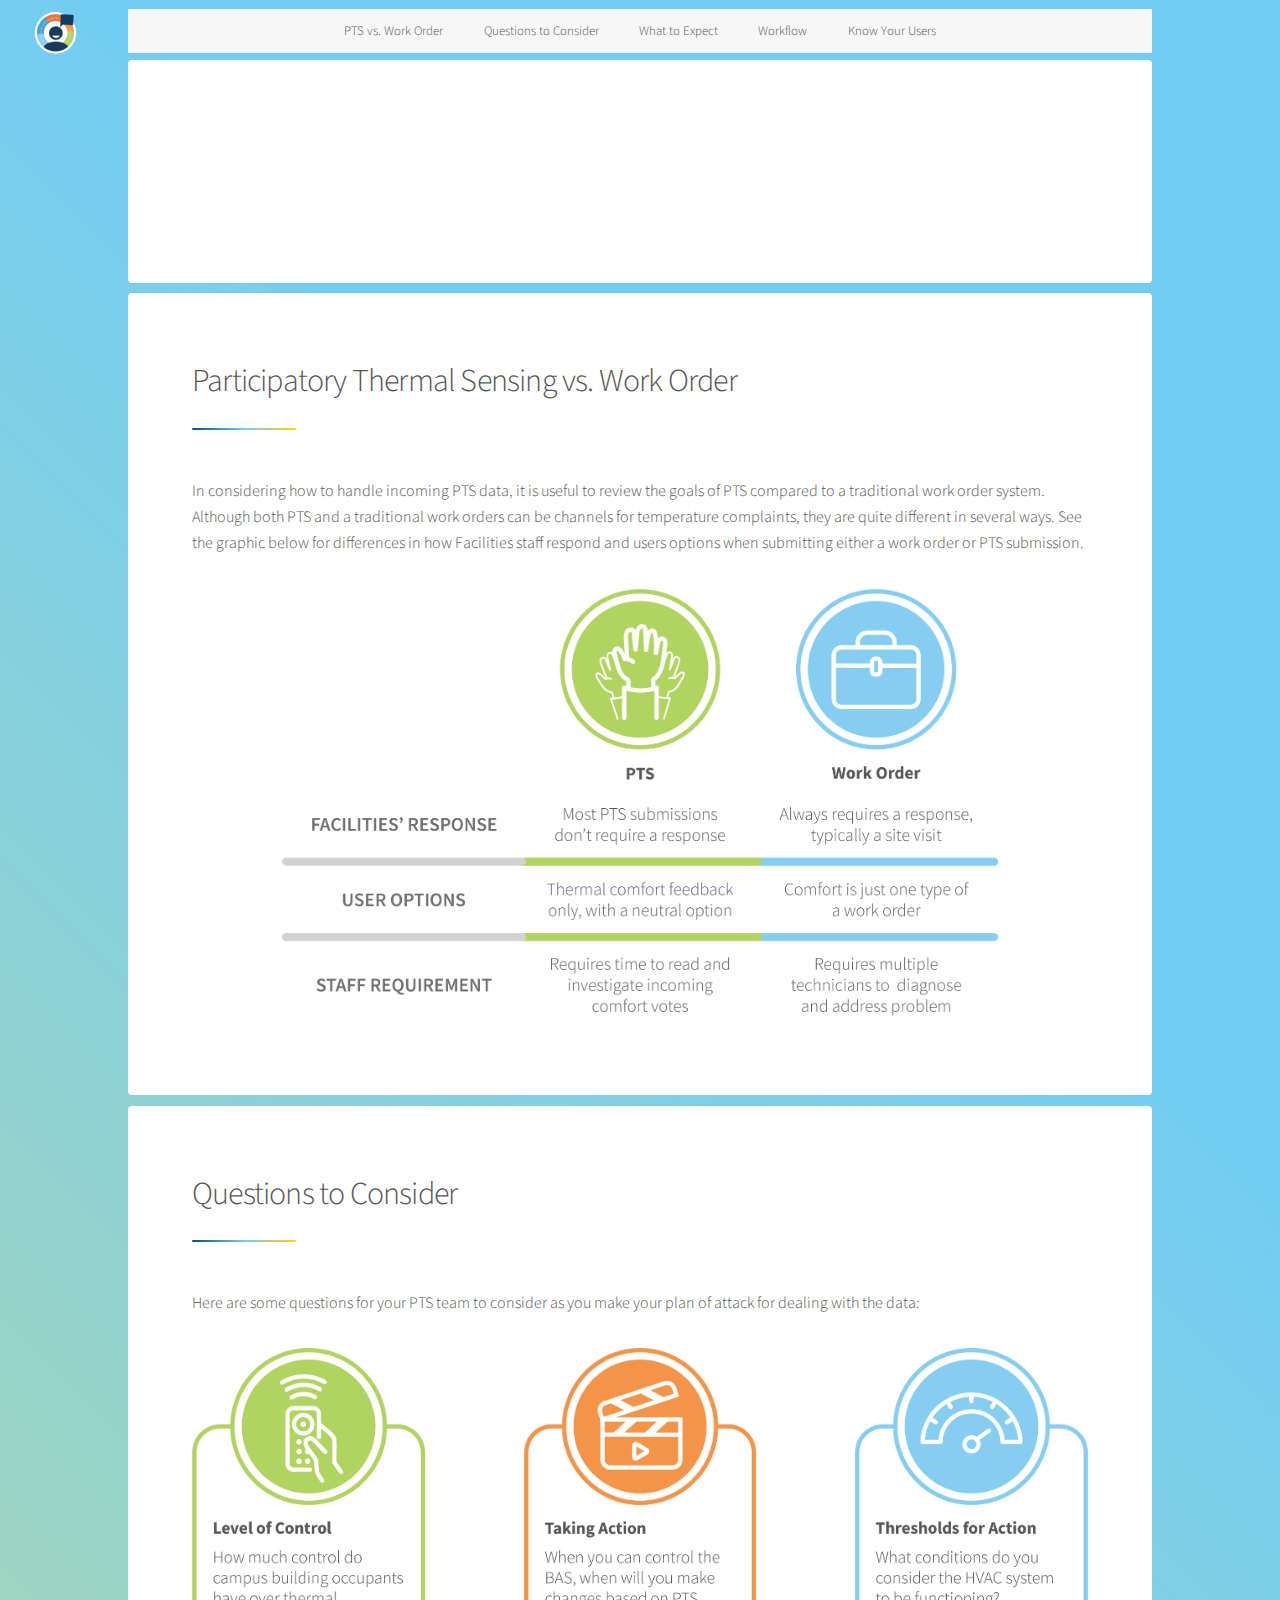
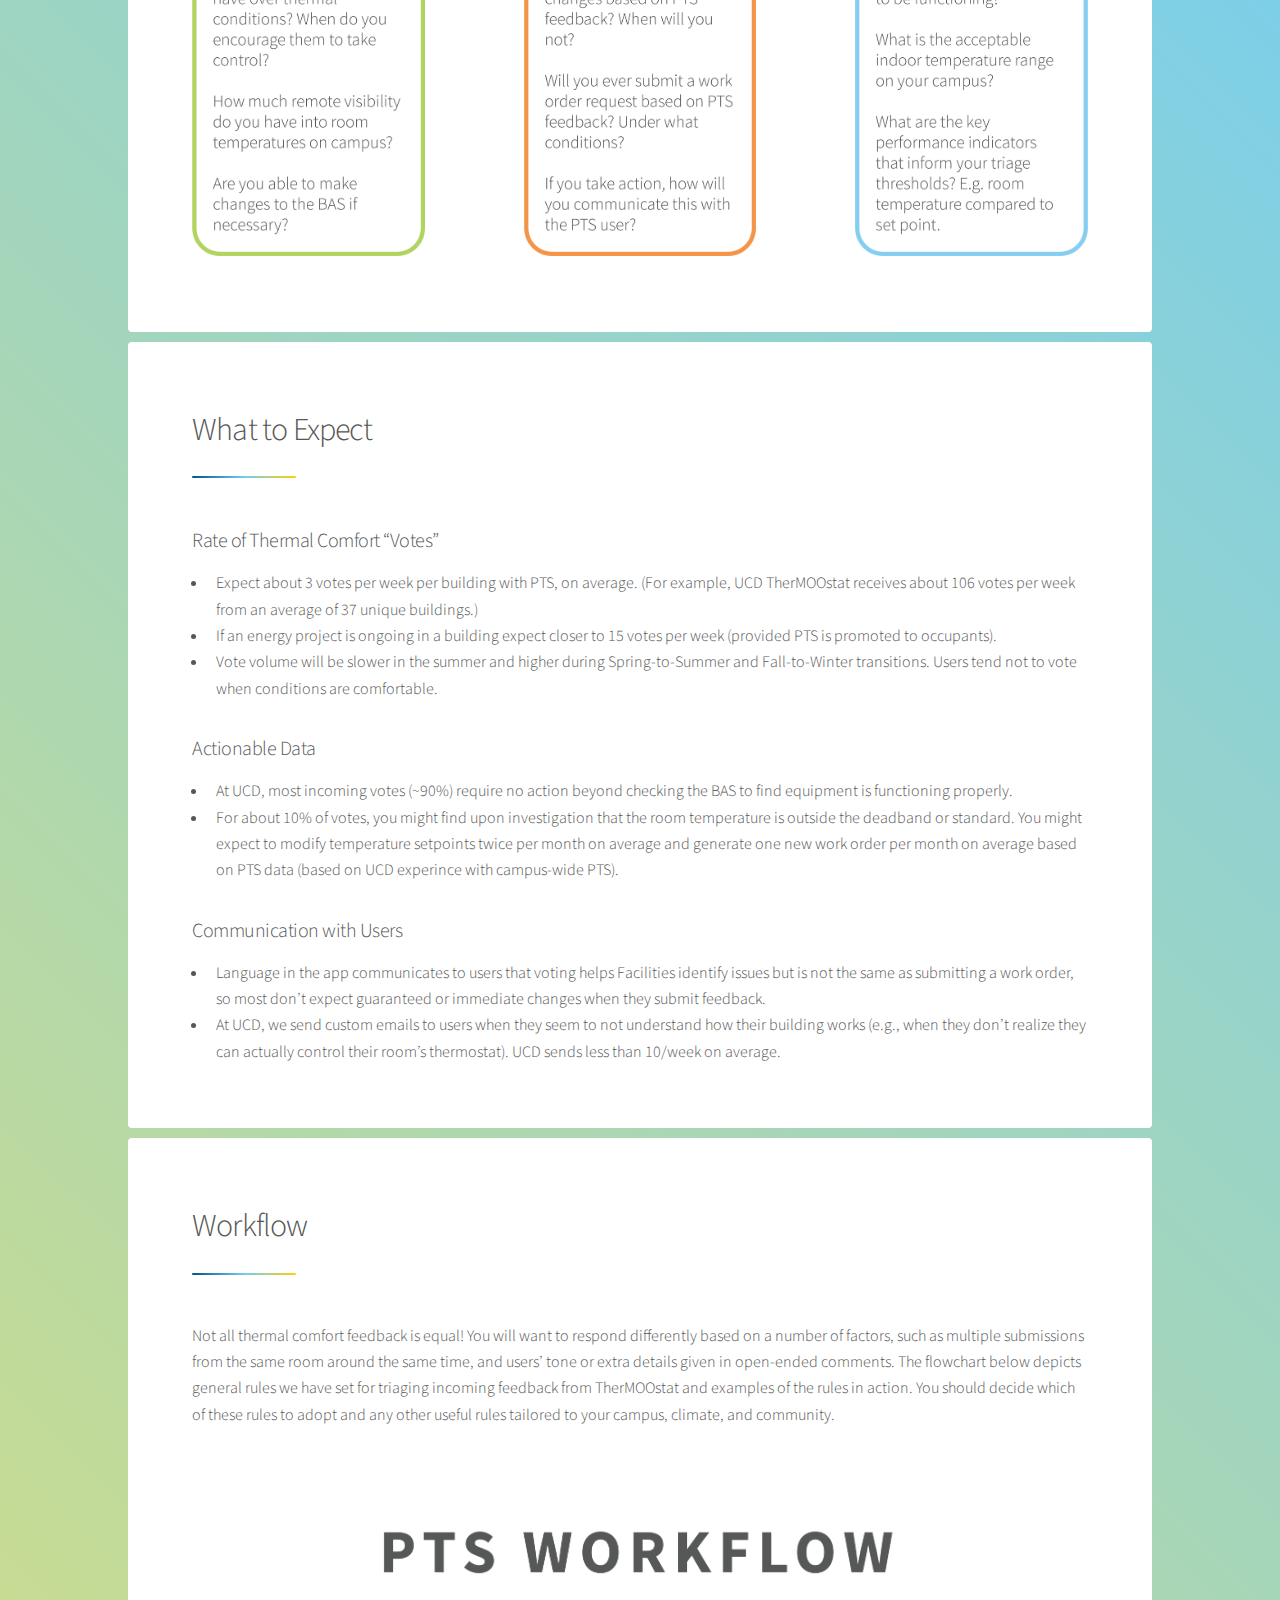
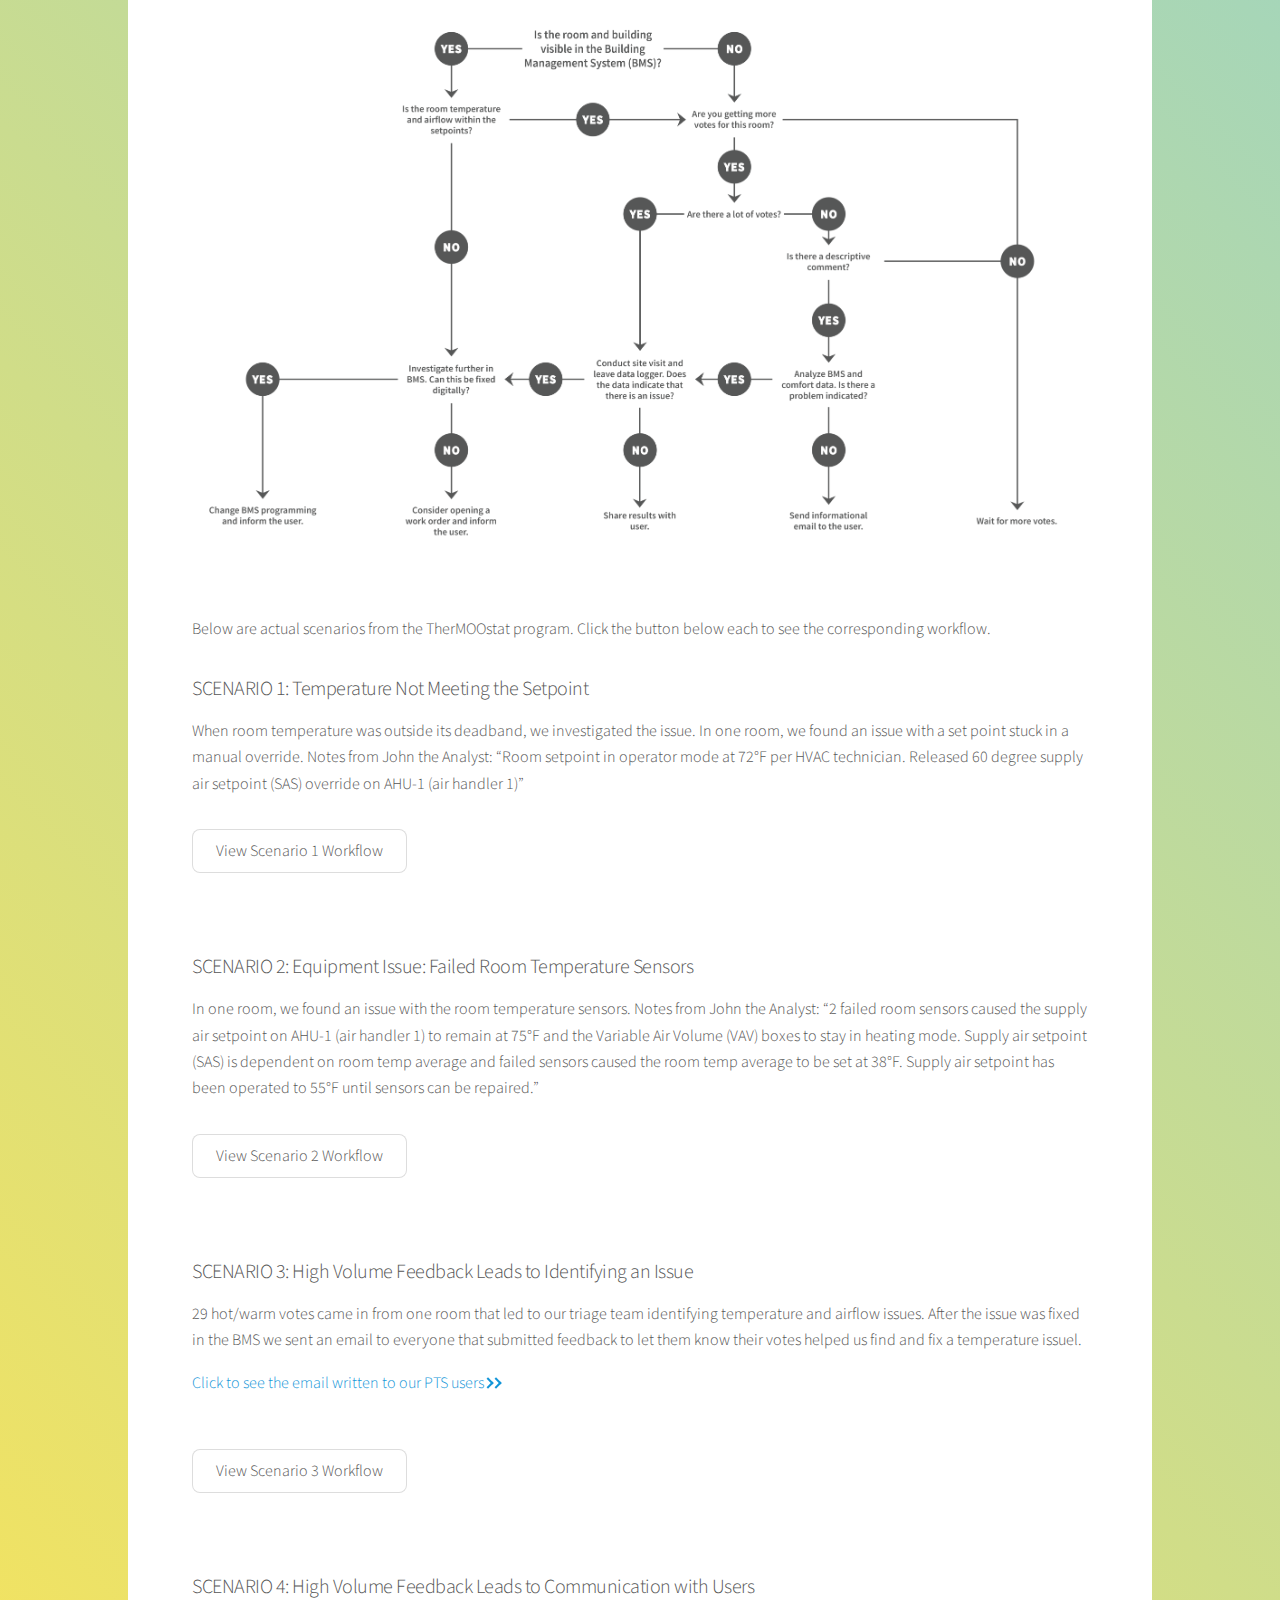
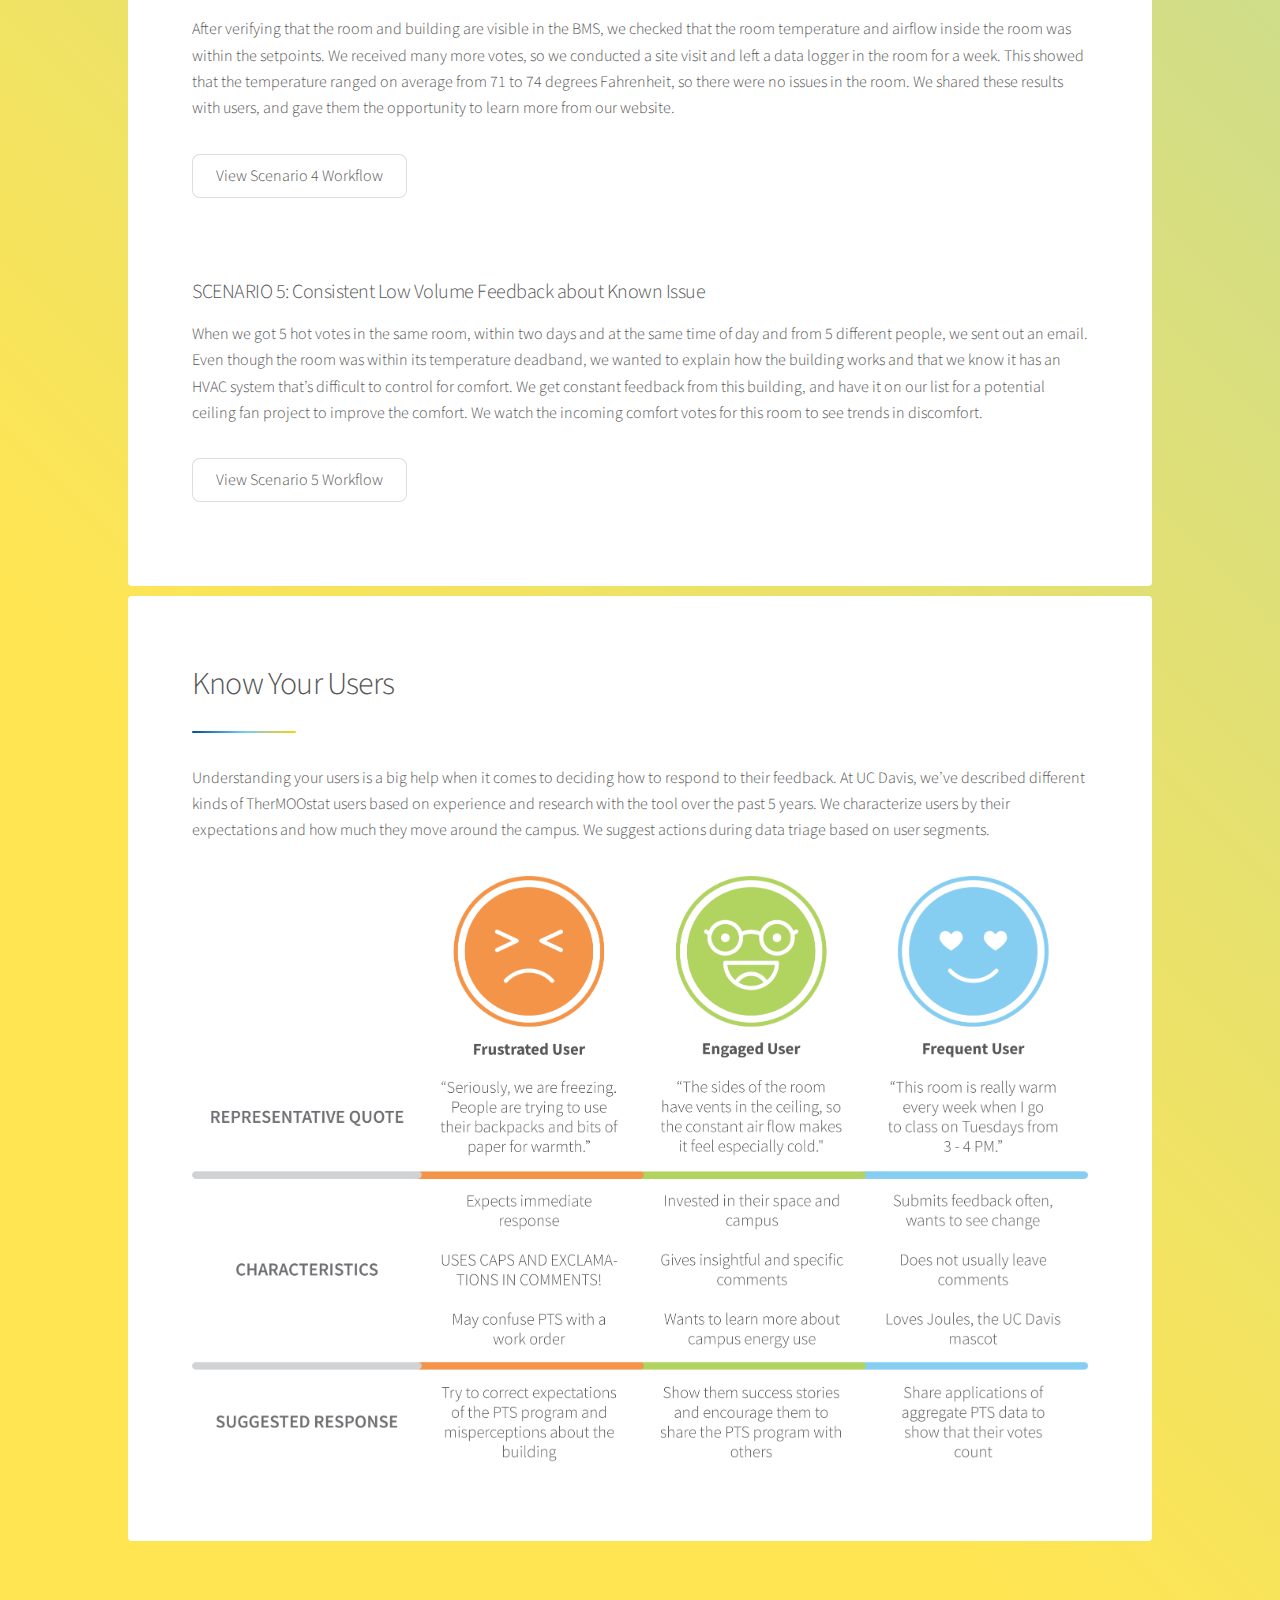
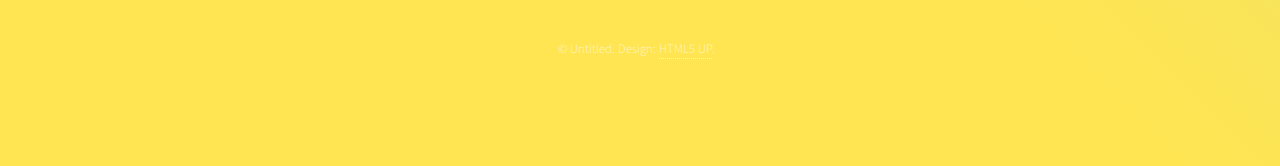
==== analysis-page/index.html @ 1972cbcd "fixed homepage and the spacing on triage" ====
<!DOCTYPE HTML>
<!--
	Stellar by HTML5 UP
	html5up.net | @ajlkn
	Free for personal and commercial use under the CCA 3.0 license (html5up.net/license)
-->
<html>
	<head>
		<title>Triage & Analysis</title>
		<link rel="icon" href="images/toplogouc.png"/>
		<meta charset="utf-8" />
		<meta name="viewport" content="width=device-width, initial-scale=1, user-scalable=no" />
		<link rel="stylesheet" href="assets/css/main.css" />

		<noscript><link rel="stylesheet" href="assets/css/noscript.css" /></noscript>
	</head>
	<div class="sticky" style="display: flex; justify-content: space-between;">
		<a href="../index.html" style="color: transparent;"><img border="0" src="images/toplogouc.png" style="max-width: 100px; max-height: 54px; padding-left: 28px;"/></a>
	</div>
	<body class="is-preload">

		<!-- Wrapper -->
			<div style="margin-top: -54px; " id="wrapper">

				<div id="main" style="position: -webkit-sticky; /* Safari */position: sticky; top: 0;">
					<nav id="nav">
						<ul>
							<li><a href="#first" class="main">PTS vs. Work Order</a></li>
							<li><a href="#cta" class="main">Questions to Consider</a></li>
							<li><a href="#second" class="main">What to Expect</a></li>
							<li><a href="#secondhalf" class="main">Workflow</a></li>
							<li><a href="#third" class="main">Know Your Users</a></li>
						</ul>
					</nav>
				</div>

				<div id="main">

				<!-- Header -->
					<header id="header" class="alt" style="padding-bottom: 3%; margin-bottom: 1%; padding-top: 3%;">
						<h1 class="module"> Triage & Analysis</h1>
						<p>In this module, we hope to guide you through defining your team’s process for triaging incoming thermal comfort feedback submissions. Goals for data triage are to quickly identify any major HVAC operation issues, store data efficiently for later analysis, and communicate back to users as needed.</p>
					</header>
				</div>

				<!-- Main -->
					<div id="main">
							<section id="first" class="main" style="padding-bottom: 3%; margin-bottom: 1%;">
								<header class="major">
									<h2>Participatory Thermal Sensing vs. Work Order</h2>
								</header>
								<p>In considering how to handle incoming PTS data, it is useful to review the goals of PTS compared to a traditional work order system. Although both PTS and a traditional work orders can be channels for temperature complaints, they are quite
									different in several ways. See the graphic below for differences in how Facilities staff respond and users options when submitting either a work order or PTS submission.</p>
								<div class="chart1"><img class="graph2" src="images/Triage_PTS_IconSet_Final.png" alt=""/></div>

							</section>
						</div>

						<div id="main">
							<section id="cta" class="main" style="padding-bottom: 3%; margin-bottom: 1%;">
								<header class="major">
									<h2>Questions to Consider</h2>
								</header>

								<p>Here are some questions for your PTS team to consider as you make your plan of attack for dealing with the data:</p>
								<div class="threebyone"><img class="cell3" src="images/Triage_Questions_IconSet_Final_1.png"/>
									<img class="cell3" src="images/Triage_Questions_IconSet_Final_2.png"/><img class="cell3" src="images/Triage_Questions_IconSet_Final_3.png"/></div>
							</section>
						</div>

						<div id="main">
							<section id="second" class="main" style="padding-bottom: 3%; margin-bottom: 1%;">
								<header class="major">
									<h2>What to Expect</h2>
								</header>

									<h3>Rate of Thermal Comfort “Votes”</h3>
									<ul style="circle">
										<li>Expect about 3 votes per week per building with PTS, on average. (For example, UCD TherMOOstat receives about 106 votes per week from an average of 37 unique buildings.)</li>
										<li>If an energy project is ongoing in a building expect closer to 15 votes per week (provided PTS is promoted to occupants).</li>
										<li>Vote volume will be slower in the summer and higher during Spring-to-Summer and Fall-to-Winter transitions. Users tend not to vote when conditions are comfortable.</li>
									</ul>
									<h3>Actionable Data</h3>
									<ul style="circle">
										<li>At UCD, most incoming votes (~90%) require no action beyond checking the BAS to find equipment is functioning properly.</li>
										<li>For about 10% of votes, you might find upon investigation that the room temperature is outside the deadband or standard. You might expect to modify temperature setpoints twice per month on average and generate one new work order per month on average based on PTS data (based on UCD experince with campus-wide PTS).</li>
									</ul>
									<h3>Communication with Users</h3>
									<ul style="circle">
										<li>Language in the app communicates to users that voting helps Facilities identify issues but is not the same as submitting a work order, so most don’t expect guaranteed or immediate changes when they submit feedback.</li>
										<li>At UCD, we send custom emails to users when they seem to not understand how their building works (e.g., when they don’t realize they can actually control their room’s thermostat). UCD sends less than 10/week on average.</li>
									</ul>



							</section>
						</div>

						<div id="main">
							<section id="secondhalf" class="main" style="padding-bottom: 3%; margin-bottom: 1%;">
								<header class="major">
									<h2>Workflow</h2>
								</header>
										<p>Not all thermal comfort feedback is equal! You will want to respond differently based on a number of factors, such as multiple submissions from the same room around the same time, and users’ tone or extra details given in open-ended comments. The flowchart below depicts general rules we have set for triaging incoming feedback from TherMOOstat and examples of the rules in action. You should decide which of these rules to adopt and any other useful rules tailored to your campus, climate, and community.
										</p>
										<div class="chart1"><img class="graph1" src="images/Triage_Process_Final-01.png" alt=""/></div>
										<p>Below are actual scenarios from the TherMOOstat program. Click the button below each to see the corresponding workflow.</p>
									<h3>SCENARIO 1: Temperature Not Meeting the Setpoint</h3>
									<p>When room temperature was outside its deadband, we investigated the issue. In one room, we found an issue with a set point stuck in a manual override. Notes from John the Analyst: “Room setpoint in operator mode at 72°F per HVAC technician. Released 60 degree supply air setpoint (SAS) override on AHU-1 (air handler 1)”
									</p>
									<button class="button button-shown" onclick="showbuttspace()">View Scenario 1 Workflow</button>
									<div id="buttspace"><img class="graph1" src="images/Triage_Process_Scenario1-01.png" alt=""/></div>
									<button class="button button-hidden" onclick="hidebuttspace()"><strong>Hide Scenario 1 Workflow</strong></button>

									<br><br><br><h3>SCENARIO 2: Equipment Issue: Failed Room Temperature Sensors</h3>
									<p>In one room, we found an issue with the room temperature sensors.
										Notes from John the Analyst: “2 failed room sensors caused the supply air setpoint on AHU-1 (air handler 1) to remain at 75°F and the Variable Air Volume (VAV) boxes to stay in heating mode.  Supply air setpoint (SAS) is dependent on room temp average and failed sensors caused the room temp average to be set at 38°F. Supply air setpoint has been operated to 55°F until sensors can be repaired.”
									</p>
									<button class="button button-shown1" onclick="showbuttspace1()">View Scenario 2 Workflow</button>
									<div id="buttspace1"><img class="graph1" src="images/Triage_Process_Scenario2-01.png" alt=""/></div>
									<button class="button button-hidden1" onclick="hidebuttspace1()">Hide Scenario 2 Workflow</button>

									<br><br><br><h3>SCENARIO 3: High Volume Feedback Leads to Identifying an Issue</h3>
									<p>29 hot/warm votes came in from one room that led to our triage team identifying temperature and airflow issues. After the issue was fixed in the BMS we sent an email to everyone that submitted feedback to let them know their votes helped us find and fix a temperature issuel.
									</p>
										<div  class="button-shown5" onclick="showbuttspace5()">Click to see the email written to our PTS users
										<i class="right"></i><i class="right"></i></div>
										<div id="buttspace5"><p>

										<br><br>“Good afternoon,
										<br><br>Thank you SO MUCH for using TherMOOstat. We’ve gotten a lot of feedback from room 2363 of Academic Surge today, and we wanted to let you know that we’ve read each and every one of your submissions. We also know that it was 78°F in room 2363 today! Yikes!!”
										<br><br>Here’s what was going on:
										<br>There were two sensors in the room that weren’t reading the room temperature properly. These sensors were causing some issues with the rest of the mechanical equipment and the room was too warm with low airflow. It took our team a few hours to investigate this issue and figure out what was going on, but we’ve been able to return the temperature to its normal range.
										<br><br>We were able to find and fix this issue because of your TherMOOstat feedback. Thank you!! We value your feedback, so please let us know how the space feels on Monday, or when you’re next in the room.
										<br><br>Have a great weekend.
										<br>Cheers,
										<br>Kiernan
									</p></div>
									<div class="button-hidden5" onclick="hidebuttspace5()"><i class=left></i><i class="left"></i>Hide the email written to our PTS users</div>

									<br><br>
									<button class="button button-shown2" onclick="showbuttspace2()">View Scenario 3 Workflow</button>
									<div id="buttspace2"><img class="graph1" src="images/Triage_Process_Scenario3-01.png" alt=""/></div>
									<button class="button button-hidden2" onclick="hidebuttspace2()">Hide Scenario 3 Workflow</button>

									<br><br><br><h3>SCENARIO 4: High Volume Feedback Leads to Communication with Users</h3>
									<p>After verifying that the room and building are visible in the BMS, we checked that the room temperature and airflow inside the room was within the setpoints. We received many more votes, so we conducted a site visit and left a data logger in the room for a week. This showed that the temperature ranged on average from 71 to 74 degrees Fahrenheit, so there were no issues in the room. We shared these results with users, and gave them the opportunity to learn more from our website.
									</p>
									<button class="button button-shown3" onclick="showbuttspace3()">View Scenario 4 Workflow</button>
									<div id="buttspace3"><img class="graph1" src="images/Triage_Process_Scenario4-01.png" alt=""/></div>
									<button class="button button-hidden3" onclick="hidebuttspace3()">Hide Scenario 4 Workflow</button>

									<br><br><br><h3>SCENARIO 5: Consistent Low Volume Feedback about Known Issue</h3>
									<p>When we got 5 hot votes in the same room, within two days and at the same time of day and from 5 different people, we sent out an email. Even though the room was within its temperature deadband, we wanted to explain how the building works and that we know it has an HVAC system that’s difficult to control for comfort.  We get constant feedback from this building, and have it on our list for a potential ceiling fan project to improve the comfort. We watch the incoming comfort votes for this room to see trends in discomfort.
									</p>
									<button class="button button-shown4" onclick="showbuttspace4()">View Scenario 5 Workflow</button><br><br>
									<div id="buttspace4"><img class="graph1" src="images/Triage_Process_Scenario5-01.png" alt=""/></div>
									<button class="button button-hidden4" onclick="hidebuttspace4()">Hide Scenario 5 Workflow</button>

							</section>
						</div>
						<div id="main">
							<section id="third" class="main" style="padding-bottom: 3%; margin-bottom: 1%;">
								<header class="major">
									<h2>Know Your Users</h2>

								</header>
								<p style="margin-top:-1em;">Understanding your users is a big help when it comes to deciding how to respond to their feedback. At UC Davis, we’ve described different kinds of TherMOOstat users based on experience and research with the tool over the past 5 years. We characterize users by their expectations and how much they move around the campus. We suggest actions during data triage based on user segments.</p>
								<div class="chart1"><img class="graph1" src="images/Triage_Users_Final.png"><div>
							</section>
						</div>
					</div>

				<!-- Footer -->
					<footer id="footer">

						<img src="images/new_uclogo.png" alt="" style="max-width: 40%;padding-bottom: 2%;border-radius: 0;display: block;margin:auto;"/>

						<p class="copyright">&copy; Untitled. Design: <a href="https://html5up.net">HTML5 UP</a>.</p>
					</footer>

			</div>

		<!-- Scripts -->
			<script src="assets/js/jquery.min.js"></script>
			<script src="assets/js/jquery.scrollex.min.js"></script>
			<script src="assets/js/jquery.scrolly.min.js"></script>
			<script src="assets/js/browser.min.js"></script>
			<script src="assets/js/breakpoints.min.js"></script>
			<script src="assets/js/util.js"></script>
			<script src="assets/js/main.js"></script>

	</body>
</html>
---- analysis-page/assets/css/main.css ----
@import url(font-awesome.min.css);
@import "https://fonts.googleapis.com/css?family=Source+Sans+Pro:300,400";

/*
	Stellar by HTML5 UP
	html5up.net | @ajlkn
	Free for personal and commercial use under the CCA 3.0 license (html5up.net/license)
*/
a img
{
  border: 0 none;
}
.image-link
{
  text-decoration: none;
}
#nav {
		-moz-transition: background-color 0.2s ease, border-top-left-radius 0.2s ease, border-top-right-radius 0.2s ease, padding 0.2s ease;
		-webkit-transition: background-color 0.2s ease, border-top-left-radius 0.2s ease, border-top-right-radius 0.2s ease, padding 0.2s ease;
		-ms-transition: background-color 0.2s ease, border-top-left-radius 0.2s ease, border-top-right-radius 0.2s ease, padding 0.2s ease;
		transition: background-color 0.2s ease, border-top-left-radius 0.2s ease, border-top-right-radius 0.2s ease, padding 0.2s ease;
		background-color: #ffffff;
		color: #565656;
		/*position: fixed;*/
		/*width: 64em;*/
		min-width: calc(100% - 14em);
		top: 0;
		padding: 0.5em 1em;
		background-color: rgba(247, 247, 247, 0.95);
		border-top-left-radius: 0em;
		border-top-right-radius: 0em;
		cursor: default;
		text-align: center;
		/*z-index: 10000;*/
		font-size: 0.9em;
		/*min-width: 1194px;*/
		/*margin-left: calc(100% - 97.5%);*/
		margin-bottom: .7%;
	}

		#nav input, #nav select, #nav textarea {
			color: #565656;
		}

		#nav a:hover {
			color: #565656;
		}

		#nav strong, #nav b {
			color: #565656;
		}

		#nav h1, #nav h2, #nav h3, #nav h4, #nav h5, #nav h6 {
			color: #565656;
		}

		#nav blockquote {
			border-left-color: #dddddd;
		}

		#nav code {
			background: rgba(222, 222, 222, 0.25);
			border-color: #dddddd;
		}

		#nav hr {
			border-bottom-color: #dddddd;
		}

		#nav + #main {
			padding-top: 4.25em;
		}

		#nav ul {
			margin: 0;
			padding: 0;
			list-style: none;
		}

			#nav ul li {
				-moz-transition: margin 0.2s ease;
				-webkit-transition: margin 0.2s ease;
				-ms-transition: margin 0.2s ease;
				transition: margin 0.2s ease;
				display: inline-block;
				margin: 0 0.175em;
				padding: 0;
				vertical-align: middle;
			}

				#nav ul li a {
					-moz-transition: font-size 0.2s ease;
					-webkit-transition: font-size 0.2s ease;
					-ms-transition: font-size 0.2s ease;
					transition: font-size 0.2s ease;
					display: inline-block;
					height: 2.25em;
					line-height: 2.25em;
					padding: 0 1.25em;
					border: 0;
					border-radius: 8px;
					box-shadow: inset 0 0 0 1px transparent;
					font-size: 0.9em;
				}

					#nav ul li a:hover {
						background-color: rgba(222, 222, 222, 0.25);
					}

					#nav ul li a.active {
						background-color: #ffffff;
						box-shadow: none;
					}

		/*@media screen and (max-width: 736px) {

			#nav {
				display: none;
			}

				#nav + #main {
					padding-top: 0;
				}

		}*/

.fulltext p,
.less {
	display: none;
	color: 565656;
}
.sticky {
  position: -webkit-sticky;
  position: sticky;
  top: 0;
}
.module {
  display: flex;
  justify-content: center;
}
.chart1 {
  display: flex;
  flex-direction: row;
  flex-grow: 1;
  flex-shrink: 1;

  justify-content: center;
  align-items: flex-start;
  max-width: 100%;
  padding-bottom: 3em;
}
.graph1 {
  display: flex;
  object-fit: contain;
  max-width: 100%;

}
.graph2 {
  display: flex;
  object-fit: contain;
  max-width: 80%;

}
.threebyone {display: flex;
flex-flow: row;
flex-grow: 1;
flex-shrink: 1;
max-width: 100%;
padding-bottom: 5%;
justify-content: space-between;
align-items: flex-start;
}
.cell3 {
  display: flex;
  flex-direction: row;
  flex-grow: 1;
  flex-shrink: 1;
  max-width: 26%;
  object-fit: contain;
  justify-content: center;

}

.fulltext:target p,
.fulltext:target .less {
	display: block;
}

.fulltext:target .more {
	display: none;
}

#buttspace {
  display: none;
  flex-direction: row;
  flex-grow: 1;
  flex-shrink: 1;

  justify-content: center;
  align-items: flex-start;
  max-width: 100%;
}
#buttspace1 {
  display: none;
  flex-direction: row;
  flex-grow: 1;
  flex-shrink: 1;

  justify-content: center;
  align-items: flex-start;
  max-width: 100%;
}
#buttspace2 {
  display: none;
  flex-direction: row;
  flex-grow: 1;
  flex-shrink: 1;

  justify-content: center;
  align-items: flex-start;
  max-width: 100%;
}
#buttspace3 {
  display: none;
  flex-direction: row;
  flex-grow: 1;
  flex-shrink: 1;

  justify-content: center;
  align-items: flex-start;
  max-width: 100%;
}
#buttspace4 {
  display: none;
  flex-direction: row;
  flex-grow: 1;
  flex-shrink: 1;

  justify-content: center;
  align-items: flex-start;
  max-width: 100%;
}
#buttspace5 {
  display: none;
  flex-direction: row;
  flex-grow: 1;
  flex-shrink: 1;

  justify-content: center;
  align-items: flex-start;
  max-width: 100%;
}

.more {
		-moz-appearance: none;
		-webkit-appearance: none;
		-ms-appearance: none;
		appearance: none;
		-moz-transition: background-color 0.2s ease-in-out, color 0.2s ease-in-out;
		-webkit-transition: background-color 0.2s ease-in-out, color 0.2s ease-in-out;
		-ms-transition: background-color 0.2s ease-in-out, color 0.2s ease-in-out;
		transition: background-color 0.2s ease-in-out, color 0.2s ease-in-out;
		border-radius: 8px;
		border: 0;
		cursor: pointer;
		display: inline-block;
		font-weight: 300;
		height: 2.75em;
		line-height: 2.75em;
		min-width: 9.25em;
		padding: 0 1.5em;
		text-align: center;
		text-decoration: none;
		white-space: nowrap;
		color: 565656;
		box-shadow: inset 0 0 0 1px 565656;
	}

html, body, div, span, applet, object,
iframe, h1, h2, h3, h4, h5, h6, p, blockquote,
pre, a, abbr, acronym, address, big, cite,
code, del, dfn, em, img, ins, kbd, q, s, samp,
small, strike, strong, sub, sup, tt, var, b,
u, i, center, dl, dt, dd, ol, ul, li, fieldset,
form, label, legend, table, caption, tbody,
tfoot, thead, tr, th, td, article, aside,
canvas, details, embed, figure, figcaption,
footer, header, hgroup, menu, nav, output, ruby,
section, summary, time, mark, audio, video {
	margin: 0;
	padding: 0;
	border: 0;
	font-size: 100%;
	font: inherit;
	vertical-align: baseline;}

article, aside, details, figcaption, figure,
footer, header, hgroup, menu, nav, section {
	display: block;}

body {
	line-height: 1;
}

ol, ul {
	list-style: none;
}

blockquote, q {
	quotes: none;
}

	blockquote:before, blockquote:after, q:before, q:after {
		content: '';
		content: none;
	}

table {
	border-collapse: collapse;
	border-spacing: 0;
}

body {
	-webkit-text-size-adjust: none;
}

mark {
	background-color: transparent;
	color: inherit;
}

input::-moz-focus-inner {
	border: 0;
	padding: 0;
}

input, select, textarea {
	-moz-appearance: none;
	-webkit-appearance: none;
	-ms-appearance: none;
	appearance: none;
}

/* Basic */

	@-ms-viewport {
		width: device-width;
	}

	body {
		-ms-overflow-style: scrollbar;
	}

	@media screen and (max-width: 480px) {

		html, body {
			min-width: 320px;
		}

	}

	html {
		box-sizing: border-box;
	}

	*, *:before, *:after {
		box-sizing: inherit;
	}

	body {
		background-color: #72cdf4;
		background-image: url("images/overlay.png"), -moz-linear-gradient(45deg, #ffe552 15%, #72cdf4 85%);
		background-image: url("images/overlay.png"), -webkit-linear-gradient(45deg, #ffe552 15%, #72cdf4 85%);
		background-image: url("images/overlay.png"), -ms-linear-gradient(45deg, #ffe552 15%, #72cdf4 85%);
		background-image: url("images/overlay.png"), linear-gradient(45deg, #ffe552 15%, #72cdf4 85%);
	}

		body.is-preload *, body.is-preload *:before, body.is-preload *:after {
			-moz-animation: none !important;
			-webkit-animation: none !important;
			-ms-animation: none !important;
			animation: none !important;
			-moz-transition: none !important;
			-webkit-transition: none !important;
			-ms-transition: none !important;
			transition: none !important;
		}

/* Type */

	body {
		background-color: #1295d8;
		color: rgba(255, 255, 255, 0.65);
	}

	body, input, select, textarea {
		font-family: "Source Sans Pro", Helvetica, sans-serif;
		font-size: 17pt;
		font-weight: 300;
		line-height: 1.65;
	}

		@media screen and (max-width: 1680px) {

			body, input, select, textarea {
				font-size: 14pt;
			}

		}

		@media screen and (max-width: 1280px) {

			body, input, select, textarea {
				font-size: 12pt;
			}

		}

		@media screen and (max-width: 360px) {

			body, input, select, textarea {
				font-size: 11pt;
			}

		}

	a {
		-moz-transition: color 0.2s ease, border-bottom 0.2s ease;
		-webkit-transition: color 0.2s ease, border-bottom 0.2s ease;
		-ms-transition: color 0.2s ease, border-bottom 0.2s ease;
		transition: color 0.2s ease, border-bottom 0.2s ease;
		text-decoration: none;
		border-bottom: dotted 1px;
		color: inherit;
	}

		a:hover {
			border-bottom-color: transparent;
		}

	strong, b {
		font-weight: 400;
	}

	em, i {
		font-style: italic;
	}

	p {
		margin: 0 0 2em 0;
	}

		p.content {
			-moz-columns: 20em 2;
			-webkit-columns: 20em 2;
			-ms-columns: 20em 2;
			columns: 20em 2;
			-moz-column-gap: 2em;
			-webkit-column-gap: 2em;
			-ms-column-gap: 2em;
			column-gap: 2em;
			text-align: justify;
		}

	h1, h2, h3, h4, h5, h6 {
		font-weight: 300;
		line-height: 1.5;
		margin: 0 0 0.7em 0;
		letter-spacing: -0.025em;
	}

		h1 a, h2 a, h3 a, h4 a, h5 a, h6 a {
			color: 565656;
			text-decoration: none;
		}

	h1 {
		font-size: 2.5em;
		line-height: 1.2;
	}

	h2 {
		font-size: 1.5em;
	}

	h3 {
		font-size: 1.25em;
	}

	h4 {
		font-size: 1.1em;
	}

	h5 {
		font-size: 0.9em;
	}

	h6 {
		font-size: 0.7em;
	}

	@media screen and (max-width: 736px) {

		h1 {
			font-size: 2em;
		}

	}

	sub {
		font-size: 0.8em;
		position: relative;
		top: 0.5em;
	}

	sup {
		font-size: 0.8em;
		position: relative;
		top: -0.5em;
	}

	blockquote {
		border-left: solid 4px;
		font-style: italic;
		margin: 0 0 2em 0;
		padding: 0.5em 0 0.5em 2em;
	}

	code {
		border-radius: 8px;
		border: solid 1px;
		font-family: "Courier New", monospace;
		font-size: 0.9em;
		margin: 0 0.25em;
		padding: 0.25em 0.65em;
	}

	pre {
		-webkit-overflow-scrolling: touch;
		font-family: "Courier New", monospace;
		font-size: 0.9em;
		margin: 0 0 2em 0;
	}

		pre code {
			display: block;
			line-height: 1.75;
			padding: 1em 1.5em;
			overflow-x: auto;
		}

	hr {
		border: 0;
		border-bottom: solid 1px;
		margin: 2em 0;
	}

		hr.major {
			margin: 3em 0;
		}

	.align-left {
		text-align: left;
	}

	.align-center {
		text-align: center;
	}

	.align-right {
		text-align: right;
	}

	input, select, textarea {
		color: 565656;
	}

	a:hover {
		color: 565656;
	}

	strong, b {
		color: 565656;
	}

	h1, h2, h3, h4, h5, h6 {
		color: 565656;
	}

	p {
		color: 565656;
	}

	dt, dd {
		color: 565656;
	}

	blockquote {
		border-left-color: rgba(255, 255, 255, 0.35);
	}

	code {
		background: rgba(255, 255, 255, 0.075);
		border-color: rgba(255, 255, 255, 0.35);
	}

	hr {
		border-bottom-color: rgba(255, 255, 255, 0.35);
	}

/* Row */

	.row {
		display: flex;
		flex-wrap: wrap;
		box-sizing: border-box;
		align-items: stretch;
	}

		.row > * {
			box-sizing: border-box;
		}

		.row.gtr-uniform > * > :last-child {
			margin-bottom: 0;
		}

		.row.aln-left {
			justify-content: flex-start;
		}

		.row.aln-center {
			justify-content: center;
		}

		.row.aln-right {
			justify-content: flex-end;
		}

		.row.aln-top {
			align-items: flex-start;
		}

		.row.aln-middle {
			align-items: center;
		}

		.row.aln-bottom {
			align-items: flex-end;
		}

		.row > .imp {
			order: -1;
		}

		.row > .col-1 {
			width: 8.3333333333%;
		}

		.row > .off-1 {
			margin-left: 8.3333333333%;
		}

		.row > .col-2 {
			width: 16.6666666667%;
		}

		.row > .off-2 {
			margin-left: 16.6666666667%;
		}

		.row > .col-3 {
			width: 25%;
		}

		.row > .off-3 {
			margin-left: 25%;
		}

		.row > .col-4 {
			width: 33.3333333333%;
		}

		.row > .off-4 {
			margin-left: 33.3333333333%;
		}

		.row > .col-5 {
			width: 41.6666666667%;
		}

		.row > .off-5 {
			margin-left: 41.6666666667%;
		}

		.row > .col-6 {
			width: 50%;
		}

		.row > .off-6 {
			margin-left: 50%;
		}

		.row > .col-7 {
			width: 58.3333333333%;
		}

		.row > .off-7 {
			margin-left: 58.3333333333%;
		}

		.row > .col-8 {
			width: 66.6666666667%;
		}

		.row > .off-8 {
			margin-left: 66.6666666667%;
		}

		.row > .col-9 {
			width: 75%;
		}

		.row > .off-9 {
			margin-left: 75%;
		}

		.row > .col-10 {
			width: 83.3333333333%;
		}

		.row > .off-10 {
			margin-left: 83.3333333333%;
		}

		.row > .col-11 {
			width: 91.6666666667%;
		}

		.row > .off-11 {
			margin-left: 91.6666666667%;
		}

		.row > .col-12 {
			width: 100%;
		}

		.row > .off-12 {
			margin-left: 100%;
		}

		.row.gtr-0 {
			margin-top: 0;
			margin-left: 0em;
		}

			.row.gtr-0 > * {
				padding: 0 0 0 0em;
			}

			.row.gtr-0.gtr-uniform {
				margin-top: 0em;
			}

				.row.gtr-0.gtr-uniform > * {
					padding-top: 0em;
				}

		.row.gtr-25 {
			margin-top: 0;
			margin-left: -0.375em;
		}

			.row.gtr-25 > * {
				padding: 0 0 0 0.375em;
			}

			.row.gtr-25.gtr-uniform {
				margin-top: -0.375em;
			}

				.row.gtr-25.gtr-uniform > * {
					padding-top: 0.375em;
				}

		.row.gtr-50 {
			margin-top: 0;
			margin-left: -0.75em;
		}

			.row.gtr-50 > * {
				padding: 0 0 0 0.75em;
			}

			.row.gtr-50.gtr-uniform {
				margin-top: -0.75em;
			}

				.row.gtr-50.gtr-uniform > * {
					padding-top: 0.75em;
				}

		.row {
			margin-top: 0;
			margin-left: -1.5em;
		}

			.row > * {
				padding: 0 0 0 1.5em;
			}

			.row.gtr-uniform {
				margin-top: -1.5em;
			}

				.row.gtr-uniform > * {
					padding-top: 1.5em;
				}

		.row.gtr-150 {
			margin-top: 0;
			margin-left: -2.25em;
		}

			.row.gtr-150 > * {
				padding: 0 0 0 2.25em;
			}

			.row.gtr-150.gtr-uniform {
				margin-top: -2.25em;
			}

				.row.gtr-150.gtr-uniform > * {
					padding-top: 2.25em;
				}

		.row.gtr-200 {
			margin-top: 0;
			margin-left: -3em;
		}

			.row.gtr-200 > * {
				padding: 0 0 0 3em;
			}

			.row.gtr-200.gtr-uniform {
				margin-top: -3em;
			}

				.row.gtr-200.gtr-uniform > * {
					padding-top: 3em;
				}

		@media screen and (max-width: 1680px) {

			.row {
				display: flex;
				flex-wrap: wrap;
				box-sizing: border-box;
				align-items: stretch;
			}

				.row > * {
					box-sizing: border-box;
				}

				.row.gtr-uniform > * > :last-child {
					margin-bottom: 0;
				}

				.row.aln-left {
					justify-content: flex-start;
				}

				.row.aln-center {
					justify-content: center;
				}

				.row.aln-right {
					justify-content: flex-end;
				}

				.row.aln-top {
					align-items: flex-start;
				}

				.row.aln-middle {
					align-items: center;
				}

				.row.aln-bottom {
					align-items: flex-end;
				}

				.row > .imp-xlarge {
					order: -1;
				}

				.row > .col-1-xlarge {
					width: 8.3333333333%;
				}

				.row > .off-1-xlarge {
					margin-left: 8.3333333333%;
				}

				.row > .col-2-xlarge {
					width: 16.6666666667%;
				}

				.row > .off-2-xlarge {
					margin-left: 16.6666666667%;
				}

				.row > .col-3-xlarge {
					width: 25%;
				}

				.row > .off-3-xlarge {
					margin-left: 25%;
				}

				.row > .col-4-xlarge {
					width: 33.3333333333%;
				}

				.row > .off-4-xlarge {
					margin-left: 33.3333333333%;
				}

				.row > .col-5-xlarge {
					width: 41.6666666667%;
				}

				.row > .off-5-xlarge {
					margin-left: 41.6666666667%;
				}

				.row > .col-6-xlarge {
					width: 50%;
				}

				.row > .off-6-xlarge {
					margin-left: 50%;
				}

				.row > .col-7-xlarge {
					width: 58.3333333333%;
				}

				.row > .off-7-xlarge {
					margin-left: 58.3333333333%;
				}

				.row > .col-8-xlarge {
					width: 66.6666666667%;
				}

				.row > .off-8-xlarge {
					margin-left: 66.6666666667%;
				}

				.row > .col-9-xlarge {
					width: 75%;
				}

				.row > .off-9-xlarge {
					margin-left: 75%;
				}

				.row > .col-10-xlarge {
					width: 83.3333333333%;
				}

				.row > .off-10-xlarge {
					margin-left: 83.3333333333%;
				}

				.row > .col-11-xlarge {
					width: 91.6666666667%;
				}

				.row > .off-11-xlarge {
					margin-left: 91.6666666667%;
				}

				.row > .col-12-xlarge {
					width: 100%;
				}

				.row > .off-12-xlarge {
					margin-left: 100%;
				}

				.row.gtr-0 {
					margin-top: 0;
					margin-left: 0em;
				}

					.row.gtr-0 > * {
						padding: 0 0 0 0em;
					}

					.row.gtr-0.gtr-uniform {
						margin-top: 0em;
					}

						.row.gtr-0.gtr-uniform > * {
							padding-top: 0em;
						}

				.row.gtr-25 {
					margin-top: 0;
					margin-left: -0.375em;
				}

					.row.gtr-25 > * {
						padding: 0 0 0 0.375em;
					}

					.row.gtr-25.gtr-uniform {
						margin-top: -0.375em;
					}

						.row.gtr-25.gtr-uniform > * {
							padding-top: 0.375em;
						}

				.row.gtr-50 {
					margin-top: 0;
					margin-left: -0.75em;
				}

					.row.gtr-50 > * {
						padding: 0 0 0 0.75em;
					}

					.row.gtr-50.gtr-uniform {
						margin-top: -0.75em;
					}

						.row.gtr-50.gtr-uniform > * {
							padding-top: 0.75em;
						}

				.row {
					margin-top: 0;
					margin-left: -1.5em;
				}

					.row > * {
						padding: 0 0 0 1.5em;
					}

					.row.gtr-uniform {
						margin-top: -1.5em;
					}

						.row.gtr-uniform > * {
							padding-top: 1.5em;
						}

				.row.gtr-150 {
					margin-top: 0;
					margin-left: -2.25em;
				}

					.row.gtr-150 > * {
						padding: 0 0 0 2.25em;
					}

					.row.gtr-150.gtr-uniform {
						margin-top: -2.25em;
					}

						.row.gtr-150.gtr-uniform > * {
							padding-top: 2.25em;
						}

				.row.gtr-200 {
					margin-top: 0;
					margin-left: -3em;
				}

					.row.gtr-200 > * {
						padding: 0 0 0 3em;
					}

					.row.gtr-200.gtr-uniform {
						margin-top: -3em;
					}

						.row.gtr-200.gtr-uniform > * {
							padding-top: 3em;
						}

		}

		@media screen and (max-width: 1280px) {

			.row {
				display: flex;
				flex-wrap: wrap;
				box-sizing: border-box;
				align-items: stretch;
			}

				.row > * {
					box-sizing: border-box;
				}

				.row.gtr-uniform > * > :last-child {
					margin-bottom: 0;
				}

				.row.aln-left {
					justify-content: flex-start;
				}

				.row.aln-center {
					justify-content: center;
				}

				.row.aln-right {
					justify-content: flex-end;
				}

				.row.aln-top {
					align-items: flex-start;
				}

				.row.aln-middle {
					align-items: center;
				}

				.row.aln-bottom {
					align-items: flex-end;
				}

				.row > .imp-large {
					order: -1;
				}

				.row > .col-1-large {
					width: 8.3333333333%;
				}

				.row > .off-1-large {
					margin-left: 8.3333333333%;
				}

				.row > .col-2-large {
					width: 16.6666666667%;
				}

				.row > .off-2-large {
					margin-left: 16.6666666667%;
				}

				.row > .col-3-large {
					width: 25%;
				}

				.row > .off-3-large {
					margin-left: 25%;
				}

				.row > .col-4-large {
					width: 33.3333333333%;
				}

				.row > .off-4-large {
					margin-left: 33.3333333333%;
				}

				.row > .col-5-large {
					width: 41.6666666667%;
				}

				.row > .off-5-large {
					margin-left: 41.6666666667%;
				}

				.row > .col-6-large {
					width: 50%;
				}

				.row > .off-6-large {
					margin-left: 50%;
				}

				.row > .col-7-large {
					width: 58.3333333333%;
				}

				.row > .off-7-large {
					margin-left: 58.3333333333%;
				}

				.row > .col-8-large {
					width: 66.6666666667%;
				}

				.row > .off-8-large {
					margin-left: 66.6666666667%;
				}

				.row > .col-9-large {
					width: 75%;
				}

				.row > .off-9-large {
					margin-left: 75%;
				}

				.row > .col-10-large {
					width: 83.3333333333%;
				}

				.row > .off-10-large {
					margin-left: 83.3333333333%;
				}

				.row > .col-11-large {
					width: 91.6666666667%;
				}

				.row > .off-11-large {
					margin-left: 91.6666666667%;
				}

				.row > .col-12-large {
					width: 100%;
				}

				.row > .off-12-large {
					margin-left: 100%;
				}

				.row.gtr-0 {
					margin-top: 0;
					margin-left: 0em;
				}

					.row.gtr-0 > * {
						padding: 0 0 0 0em;
					}

					.row.gtr-0.gtr-uniform {
						margin-top: 0em;
					}

						.row.gtr-0.gtr-uniform > * {
							padding-top: 0em;
						}

				.row.gtr-25 {
					margin-top: 0;
					margin-left: -0.375em;
				}

					.row.gtr-25 > * {
						padding: 0 0 0 0.375em;
					}

					.row.gtr-25.gtr-uniform {
						margin-top: -0.375em;
					}

						.row.gtr-25.gtr-uniform > * {
							padding-top: 0.375em;
						}

				.row.gtr-50 {
					margin-top: 0;
					margin-left: -0.75em;
				}

					.row.gtr-50 > * {
						padding: 0 0 0 0.75em;
					}

					.row.gtr-50.gtr-uniform {
						margin-top: -0.75em;
					}

						.row.gtr-50.gtr-uniform > * {
							padding-top: 0.75em;
						}

				.row {
					margin-top: 0;
					margin-left: -1.5em;
				}

					.row > * {
						padding: 0 0 0 1.5em;
					}

					.row.gtr-uniform {
						margin-top: -1.5em;
					}

						.row.gtr-uniform > * {
							padding-top: 1.5em;
						}

				.row.gtr-150 {
					margin-top: 0;
					margin-left: -2.25em;
				}

					.row.gtr-150 > * {
						padding: 0 0 0 2.25em;
					}

					.row.gtr-150.gtr-uniform {
						margin-top: -2.25em;
					}

						.row.gtr-150.gtr-uniform > * {
							padding-top: 2.25em;
						}

				.row.gtr-200 {
					margin-top: 0;
					margin-left: -3em;
				}

					.row.gtr-200 > * {
						padding: 0 0 0 3em;
					}

					.row.gtr-200.gtr-uniform {
						margin-top: -3em;
					}

						.row.gtr-200.gtr-uniform > * {
							padding-top: 3em;
						}

		}

		@media screen and (max-width: 980px) {

			.row {
				display: flex;
				flex-wrap: wrap;
				box-sizing: border-box;
				align-items: stretch;
			}

				.row > * {
					box-sizing: border-box;
				}

				.row.gtr-uniform > * > :last-child {
					margin-bottom: 0;
				}

				.row.aln-left {
					justify-content: flex-start;
				}

				.row.aln-center {
					justify-content: center;
				}

				.row.aln-right {
					justify-content: flex-end;
				}

				.row.aln-top {
					align-items: flex-start;
				}

				.row.aln-middle {
					align-items: center;
				}

				.row.aln-bottom {
					align-items: flex-end;
				}

				.row > .imp-medium {
					order: -1;
				}

				.row > .col-1-medium {
					width: 8.3333333333%;
				}

				.row > .off-1-medium {
					margin-left: 8.3333333333%;
				}

				.row > .col-2-medium {
					width: 16.6666666667%;
				}

				.row > .off-2-medium {
					margin-left: 16.6666666667%;
				}

				.row > .col-3-medium {
					width: 25%;
				}

				.row > .off-3-medium {
					margin-left: 25%;
				}

				.row > .col-4-medium {
					width: 33.3333333333%;
				}

				.row > .off-4-medium {
					margin-left: 33.3333333333%;
				}

				.row > .col-5-medium {
					width: 41.6666666667%;
				}

				.row > .off-5-medium {
					margin-left: 41.6666666667%;
				}

				.row > .col-6-medium {
					width: 50%;
				}

				.row > .off-6-medium {
					margin-left: 50%;
				}

				.row > .col-7-medium {
					width: 58.3333333333%;
				}

				.row > .off-7-medium {
					margin-left: 58.3333333333%;
				}

				.row > .col-8-medium {
					width: 66.6666666667%;
				}

				.row > .off-8-medium {
					margin-left: 66.6666666667%;
				}

				.row > .col-9-medium {
					width: 75%;
				}

				.row > .off-9-medium {
					margin-left: 75%;
				}

				.row > .col-10-medium {
					width: 83.3333333333%;
				}

				.row > .off-10-medium {
					margin-left: 83.3333333333%;
				}

				.row > .col-11-medium {
					width: 91.6666666667%;
				}

				.row > .off-11-medium {
					margin-left: 91.6666666667%;
				}

				.row > .col-12-medium {
					width: 100%;
				}

				.row > .off-12-medium {
					margin-left: 100%;
				}

				.row.gtr-0 {
					margin-top: 0;
					margin-left: 0em;
				}

					.row.gtr-0 > * {
						padding: 0 0 0 0em;
					}

					.row.gtr-0.gtr-uniform {
						margin-top: 0em;
					}

						.row.gtr-0.gtr-uniform > * {
							padding-top: 0em;
						}

				.row.gtr-25 {
					margin-top: 0;
					margin-left: -0.375em;
				}

					.row.gtr-25 > * {
						padding: 0 0 0 0.375em;
					}

					.row.gtr-25.gtr-uniform {
						margin-top: -0.375em;
					}

						.row.gtr-25.gtr-uniform > * {
							padding-top: 0.375em;
						}

				.row.gtr-50 {
					margin-top: 0;
					margin-left: -0.75em;
				}

					.row.gtr-50 > * {
						padding: 0 0 0 0.75em;
					}

					.row.gtr-50.gtr-uniform {
						margin-top: -0.75em;
					}

						.row.gtr-50.gtr-uniform > * {
							padding-top: 0.75em;
						}

				.row {
					margin-top: 0;
					margin-left: -1.5em;
				}

					.row > * {
						padding: 0 0 0 1.5em;
					}

					.row.gtr-uniform {
						margin-top: -1.5em;
					}

						.row.gtr-uniform > * {
							padding-top: 1.5em;
						}

				.row.gtr-150 {
					margin-top: 0;
					margin-left: -2.25em;
				}

					.row.gtr-150 > * {
						padding: 0 0 0 2.25em;
					}

					.row.gtr-150.gtr-uniform {
						margin-top: -2.25em;
					}

						.row.gtr-150.gtr-uniform > * {
							padding-top: 2.25em;
						}

				.row.gtr-200 {
					margin-top: 0;
					margin-left: -3em;
				}

					.row.gtr-200 > * {
						padding: 0 0 0 3em;
					}

					.row.gtr-200.gtr-uniform {
						margin-top: -3em;
					}

						.row.gtr-200.gtr-uniform > * {
							padding-top: 3em;
						}

		}

		@media screen and (max-width: 736px) {

			.row {
				display: flex;
				flex-wrap: wrap;
				box-sizing: border-box;
				align-items: stretch;
			}

				.row > * {
					box-sizing: border-box;
				}

				.row.gtr-uniform > * > :last-child {
					margin-bottom: 0;
				}

				.row.aln-left {
					justify-content: flex-start;
				}

				.row.aln-center {
					justify-content: center;
				}

				.row.aln-right {
					justify-content: flex-end;
				}

				.row.aln-top {
					align-items: flex-start;
				}

				.row.aln-middle {
					align-items: center;
				}

				.row.aln-bottom {
					align-items: flex-end;
				}

				.row > .imp-small {
					order: -1;
				}

				.row > .col-1-small {
					width: 8.3333333333%;
				}

				.row > .off-1-small {
					margin-left: 8.3333333333%;
				}

				.row > .col-2-small {
					width: 16.6666666667%;
				}

				.row > .off-2-small {
					margin-left: 16.6666666667%;
				}

				.row > .col-3-small {
					width: 25%;
				}

				.row > .off-3-small {
					margin-left: 25%;
				}

				.row > .col-4-small {
					width: 33.3333333333%;
				}

				.row > .off-4-small {
					margin-left: 33.3333333333%;
				}

				.row > .col-5-small {
					width: 41.6666666667%;
				}

				.row > .off-5-small {
					margin-left: 41.6666666667%;
				}

				.row > .col-6-small {
					width: 50%;
				}

				.row > .off-6-small {
					margin-left: 50%;
				}

				.row > .col-7-small {
					width: 58.3333333333%;
				}

				.row > .off-7-small {
					margin-left: 58.3333333333%;
				}

				.row > .col-8-small {
					width: 66.6666666667%;
				}

				.row > .off-8-small {
					margin-left: 66.6666666667%;
				}

				.row > .col-9-small {
					width: 75%;
				}

				.row > .off-9-small {
					margin-left: 75%;
				}

				.row > .col-10-small {
					width: 83.3333333333%;
				}

				.row > .off-10-small {
					margin-left: 83.3333333333%;
				}

				.row > .col-11-small {
					width: 91.6666666667%;
				}

				.row > .off-11-small {
					margin-left: 91.6666666667%;
				}

				.row > .col-12-small {
					width: 100%;
				}

				.row > .off-12-small {
					margin-left: 100%;
				}

				.row.gtr-0 {
					margin-top: 0;
					margin-left: 0em;
				}

					.row.gtr-0 > * {
						padding: 0 0 0 0em;
					}

					.row.gtr-0.gtr-uniform {
						margin-top: 0em;
					}

						.row.gtr-0.gtr-uniform > * {
							padding-top: 0em;
						}

				.row.gtr-25 {
					margin-top: 0;
					margin-left: -0.25em;
				}

					.row.gtr-25 > * {
						padding: 0 0 0 0.25em;
					}

					.row.gtr-25.gtr-uniform {
						margin-top: -0.25em;
					}

						.row.gtr-25.gtr-uniform > * {
							padding-top: 0.25em;
						}

				.row.gtr-50 {
					margin-top: 0;
					margin-left: -0.5em;
				}

					.row.gtr-50 > * {
						padding: 0 0 0 0.5em;
					}

					.row.gtr-50.gtr-uniform {
						margin-top: -0.5em;
					}

						.row.gtr-50.gtr-uniform > * {
							padding-top: 0.5em;
						}

				.row {
					margin-top: 0;
					margin-left: -1em;
				}

					.row > * {
						padding: 0 0 0 1em;
					}

					.row.gtr-uniform {
						margin-top: -1em;
					}

						.row.gtr-uniform > * {
							padding-top: 1em;
						}

				.row.gtr-150 {
					margin-top: 0;
					margin-left: -1.5em;
				}

					.row.gtr-150 > * {
						padding: 0 0 0 1.5em;
					}

					.row.gtr-150.gtr-uniform {
						margin-top: -1.5em;
					}

						.row.gtr-150.gtr-uniform > * {
							padding-top: 1.5em;
						}

				.row.gtr-200 {
					margin-top: 0;
					margin-left: -2em;
				}

					.row.gtr-200 > * {
						padding: 0 0 0 2em;
					}

					.row.gtr-200.gtr-uniform {
						margin-top: -2em;
					}

						.row.gtr-200.gtr-uniform > * {
							padding-top: 2em;
						}

		}

		@media screen and (max-width: 480px) {

			.row {
				display: flex;
				flex-wrap: wrap;
				box-sizing: border-box;
				align-items: stretch;
			}

				.row > * {
					box-sizing: border-box;
				}

				.row.gtr-uniform > * > :last-child {
					margin-bottom: 0;
				}

				.row.aln-left {
					justify-content: flex-start;
				}

				.row.aln-center {
					justify-content: center;
				}

				.row.aln-right {
					justify-content: flex-end;
				}

				.row.aln-top {
					align-items: flex-start;
				}

				.row.aln-middle {
					align-items: center;
				}

				.row.aln-bottom {
					align-items: flex-end;
				}

				.row > .imp-xsmall {
					order: -1;
				}

				.row > .col-1-xsmall {
					width: 8.3333333333%;
				}

				.row > .off-1-xsmall {
					margin-left: 8.3333333333%;
				}

				.row > .col-2-xsmall {
					width: 16.6666666667%;
				}

				.row > .off-2-xsmall {
					margin-left: 16.6666666667%;
				}

				.row > .col-3-xsmall {
					width: 25%;
				}

				.row > .off-3-xsmall {
					margin-left: 25%;
				}

				.row > .col-4-xsmall {
					width: 33.3333333333%;
				}

				.row > .off-4-xsmall {
					margin-left: 33.3333333333%;
				}

				.row > .col-5-xsmall {
					width: 41.6666666667%;
				}

				.row > .off-5-xsmall {
					margin-left: 41.6666666667%;
				}

				.row > .col-6-xsmall {
					width: 50%;
				}

				.row > .off-6-xsmall {
					margin-left: 50%;
				}

				.row > .col-7-xsmall {
					width: 58.3333333333%;
				}

				.row > .off-7-xsmall {
					margin-left: 58.3333333333%;
				}

				.row > .col-8-xsmall {
					width: 66.6666666667%;
				}

				.row > .off-8-xsmall {
					margin-left: 66.6666666667%;
				}

				.row > .col-9-xsmall {
					width: 75%;
				}

				.row > .off-9-xsmall {
					margin-left: 75%;
				}

				.row > .col-10-xsmall {
					width: 83.3333333333%;
				}

				.row > .off-10-xsmall {
					margin-left: 83.3333333333%;
				}

				.row > .col-11-xsmall {
					width: 91.6666666667%;
				}

				.row > .off-11-xsmall {
					margin-left: 91.6666666667%;
				}

				.row > .col-12-xsmall {
					width: 100%;
				}

				.row > .off-12-xsmall {
					margin-left: 100%;
				}

				.row.gtr-0 {
					margin-top: 0;
					margin-left: 0em;
				}

					.row.gtr-0 > * {
						padding: 0 0 0 0em;
					}

					.row.gtr-0.gtr-uniform {
						margin-top: 0em;
					}

						.row.gtr-0.gtr-uniform > * {
							padding-top: 0em;
						}

				.row.gtr-25 {
					margin-top: 0;
					margin-left: -0.3125em;
				}

					.row.gtr-25 > * {
						padding: 0 0 0 0.3125em;
					}

					.row.gtr-25.gtr-uniform {
						margin-top: -0.3125em;
					}

						.row.gtr-25.gtr-uniform > * {
							padding-top: 0.3125em;
						}

				.row.gtr-50 {
					margin-top: 0;
					margin-left: -0.625em;
				}

					.row.gtr-50 > * {
						padding: 0 0 0 0.625em;
					}

					.row.gtr-50.gtr-uniform {
						margin-top: -0.625em;
					}

						.row.gtr-50.gtr-uniform > * {
							padding-top: 0.625em;
						}

				.row {
					margin-top: 0;
					margin-left: -1.25em;
				}

					.row > * {
						padding: 0 0 0 1.25em;
					}

					.row.gtr-uniform {
						margin-top: -1.25em;
					}

						.row.gtr-uniform > * {
							padding-top: 1.25em;
						}

				.row.gtr-150 {
					margin-top: 0;
					margin-left: -1.875em;
				}

					.row.gtr-150 > * {
						padding: 0 0 0 1.875em;
					}

					.row.gtr-150.gtr-uniform {
						margin-top: -1.875em;
					}

						.row.gtr-150.gtr-uniform > * {
							padding-top: 1.875em;
						}

				.row.gtr-200 {
					margin-top: 0;
					margin-left: -2.5em;
				}

					.row.gtr-200 > * {
						padding: 0 0 0 2.5em;
					}

					.row.gtr-200.gtr-uniform {
						margin-top: -2.5em;
					}

						.row.gtr-200.gtr-uniform > * {
							padding-top: 2.5em;
						}

		}

/* Box */

	.box {
		border-radius: 8px;
		border: solid;
		margin-bottom: 2em;
		padding: 1.5em;
	}

		.box > :last-child,
		.box > :last-child > :last-child,
		.box > :last-child > :last-child > :last-child {
			margin-bottom: 0;
		}

		.box.alt {
			border: 0;
			border-radius: 0;
			padding: 0;
		}

	.box {
		border-color: rgba(255, 255, 255, 0.35);
	}

/* Button */

	input[type="submit"],
	input[type="reset"],
	input[type="button"],
	button,
	.button {
		-moz-appearance: none;
		-webkit-appearance: none;
		-ms-appearance: none;
		appearance: none;
		-moz-transition: background-color 0.2s ease-in-out, color 0.2s ease-in-out;
		-webkit-transition: background-color 0.2s ease-in-out, color 0.2s ease-in-out;
		-ms-transition: background-color 0.2s ease-in-out, color 0.2s ease-in-out;
		transition: background-color 0.2s ease-in-out, color 0.2s ease-in-out;
		border-radius: 8px;
		border: 0;
		cursor: pointer;
		display: inline-block;
		font-weight: 300;
		height: 2.75em;
		line-height: 2.75em;
		min-width: 9.25em;
		padding: 0 1.5em;
		text-align: center;
		text-decoration: none;
		white-space: nowrap;
    font-size: 1em;
    font-family: "Source Sans Pro", Helvetica, sans-serif;

	}

  .button-shown {
    display: flex;
    flex-direction: row;
    max-width: 100%;
    justify-content: center;
    align-items: flex-start;
  }
  .button-shown1 {
    display: flex;
    flex-direction: row;
    max-width: 100%;
    justify-content: center;
    align-items: flex-start;
  }
  .button-shown2 {
    display: flex;
    flex-direction: row;
    max-width: 100%;
    justify-content: center;
    align-items: flex-start;
  }
  .button-shown3 {
    display: flex;
    flex-direction: row;
    max-width: 100%;
    justify-content: center;
    align-items: flex-start;
  }
  .button-shown4 {
    display: flex;
    flex-direction: row;
    max-width: 100%;
    justify-content: center;
    align-items: flex-start;
  }
  .button-shown5 {
    display: flex;
    flex-direction: row;
    max-width: 100%;
    justify-content: flex-start;
    align-items: flex-start;
    color: #1295d8;
    cursor: pointer;
    margin-top: -1em;
    align-items: center;
  }
  i {
  border: solid;
  border-width: 0 2px 2px 0;
  display: flex-end;
  padding: 3px;

}
.right {
  transform: rotate(-45deg);
  -webkit-transform: rotate(-45deg);
}
.left {
  transform: rotate(135deg);
  -webkit-transform: rotate(135deg);
}
  .downarrow:after {

  }
  .button-shown5:hover {
    color: blue;
  }
  .button-hidden {
    display: none;
  }
  .button-hidden1 {
    display: none;
  }
  .button-hidden2 {
    display: none;
  }
  .button-hidden3 {
    display: none;
  }
  .button-hidden4 {
    display: none;
  }
  .button-hidden5 {
    display: none;
  }
		input[type="submit"].icon,
		input[type="reset"].icon,
		input[type="button"].icon,
		button.icon,
		.button.icon {
			padding-left: 1.35em;
		}

			input[type="submit"].icon:before,
			input[type="reset"].icon:before,
			input[type="button"].icon:before,
			button.icon:before,
			.button.icon:before {
				margin-right: 0.5em;
			}

		input[type="submit"].fit,
		input[type="reset"].fit,
		input[type="button"].fit,
		button.fit,
		.button.fit {
			width: 100%;
		}

		input[type="submit"].small,
		input[type="reset"].small,
		input[type="button"].small,
		button.small,
		.button.small {
			font-size: 0.8em;
		}

		input[type="submit"].large,
		input[type="reset"].large,
		input[type="button"].large,
		button.large,
		.button.large {
			font-size: 1.35em;
		}

		input[type="submit"].disabled, input[type="submit"]:disabled,
		input[type="reset"].disabled,
		input[type="reset"]:disabled,
		input[type="button"].disabled,
		input[type="button"]:disabled,
		button.disabled,
		button:disabled,
		.button.disabled,
		.button:disabled {
			pointer-events: none;
			opacity: 0.25;
		}

		@media screen and (max-width: 736px) {

			input[type="submit"],
			input[type="reset"],
			input[type="button"],
			button,
			.button {
				min-width: 0;
			}

		}

	input[type="submit"],
	input[type="reset"],
	input[type="button"],
	button,
	.button {
		background-color: transparent;
		box-shadow: inset 0 0 0 1px 565656;
		color: 565656 !important;
	}

		input[type="submit"]:hover,
		input[type="reset"]:hover,
		input[type="button"]:hover,
		button:hover,
		.button:hover {
			background-color: rgba(255, 255, 255, 0.075);
		}

		input[type="submit"]:active,
		input[type="reset"]:active,
		input[type="button"]:active,
		button:active,
		.button:active {
			background-color: rgba(255, 255, 255, 0.2);
		}

		input[type="submit"].icon:before,
		input[type="reset"].icon:before,
		input[type="button"].icon:before,
		button.icon:before,
		.button.icon:before {
			color: rgba(255, 255, 255, 0.5);
		}

		input[type="submit"].primary,
		input[type="reset"].primary,
		input[type="button"].primary,
		button.primary,
		.button.primary {
			background-color: #8cc9f0;
			color: 565656 !important;
			box-shadow: none;
		}

			input[type="submit"].primary:hover,
			input[type="reset"].primary:hover,
			input[type="button"].primary:hover,
			button.primary:hover,
			.button.primary:hover {
				background-color: #9acff2;
			}

			input[type="submit"].primary:active,
			input[type="reset"].primary:active,
			input[type="button"].primary:active,
			button.primary:active,
			.button.primary:active {
				background-color: #7ec3ee;
			}

			input[type="submit"].primary.icon:before,
			input[type="reset"].primary.icon:before,
			input[type="button"].primary.icon:before,
			button.primary.icon:before,
			.button.primary.icon:before {
				color: 565656 !important;
			}

/* Form */

	form {
		margin: 0 0 2em 0;
	}

	label {
		display: block;
		font-size: 0.9em;
		font-weight: 400;
		margin: 0 0 1em 0;
	}

	input[type="text"],
	input[type="password"],
	input[type="email"],
	select,
	textarea {
		-moz-appearance: none;
		-webkit-appearance: none;
		-ms-appearance: none;
		appearance: none;
		border-radius: 8px;
		border: solid 1px;
		color: inherit;
		display: block;
		outline: 0;
		padding: 0 1em;
		text-decoration: none;
		width: 100%;
	}

		input[type="text"]:invalid,
		input[type="password"]:invalid,
		input[type="email"]:invalid,
		select:invalid,
		textarea:invalid {
			box-shadow: none;
		}

	select {
		background-size: 1.25rem;
		background-repeat: no-repeat;
		background-position: calc(100% - 1rem) center;
		height: 2.75em;
		padding-right: 2.75em;
		text-overflow: ellipsis;
	}

		select:focus::-ms-value {
			background-color: transparent;
		}

		select::-ms-expand {
			display: none;
		}

	input[type="text"],
	input[type="password"],
	input[type="email"],
	select {
		height: 2.75em;
	}

	textarea {
		padding: 0.75em 1em;
	}

	input[type="checkbox"],
	input[type="radio"] {
		-moz-appearance: none;
		-webkit-appearance: none;
		-ms-appearance: none;
		appearance: none;
		display: block;
		float: left;
		margin-right: -2em;
		opacity: 0;
		width: 1em;
		z-index: -1;
	}

		input[type="checkbox"] + label,
		input[type="radio"] + label {
			text-decoration: none;
			cursor: pointer;
			display: inline-block;
			font-size: 1em;
			font-weight: 300;
			padding-left: 2.4em;
			padding-right: 0.75em;
			position: relative;
		}

			input[type="checkbox"] + label:before,
			input[type="radio"] + label:before {
				-moz-osx-font-smoothing: grayscale;
				-webkit-font-smoothing: antialiased;
				font-family: FontAwesome;
				font-style: normal;
				font-weight: normal;
				text-transform: none !important;
			}

			input[type="checkbox"] + label:before,
			input[type="radio"] + label:before {
				border-radius: 8px;
				border: solid 1px;
				content: '';
				display: inline-block;
				height: 1.65em;
				left: 0;
				line-height: 1.58125em;
				position: absolute;
				text-align: center;
				top: 0;
				width: 1.65em;
			}

		input[type="checkbox"]:checked + label:before,
		input[type="radio"]:checked + label:before {
			content: '\f00c';
		}

	input[type="checkbox"] + label:before {
		border-radius: 8px;
	}

	input[type="radio"] + label:before {
		border-radius: 100%;
	}

	::-webkit-input-placeholder {
		opacity: 1.0;
	}

	:-moz-placeholder {
		opacity: 1.0;
	}

	::-moz-placeholder {
		opacity: 1.0;
	}

	:-ms-input-placeholder {
		opacity: 1.0;
	}

	label {
		color: 565656;
	}

	input[type="text"],
	input[type="password"],
	input[type="email"],
	select,
	textarea {
		background-color: rgba(255, 255, 255, 0.075);
		border-color: rgba(255, 255, 255, 0.35);
	}

		input[type="text"]:focus,
		input[type="password"]:focus,
		input[type="email"]:focus,
		select:focus,
		textarea:focus {
			border-color: #8cc9f0;
			box-shadow: 0 0 0 1px #8cc9f0;
		}

	select {
		background-image: url("data:image/svg+xml;charset=utf8,%3Csvg xmlns='http://www.w3.org/2000/svg' width='40' height='40' preserveAspectRatio='none' viewBox='0 0 40 40'%3E%3Cpath d='M9.4,12.3l10.4,10.4l10.4-10.4c0.2-0.2,0.5-0.4,0.9-0.4c0.3,0,0.6,0.1,0.9,0.4l3.3,3.3c0.2,0.2,0.4,0.5,0.4,0.9 c0,0.4-0.1,0.6-0.4,0.9L20.7,31.9c-0.2,0.2-0.5,0.4-0.9,0.4c-0.3,0-0.6-0.1-0.9-0.4L4.3,17.3c-0.2-0.2-0.4-0.5-0.4-0.9 c0-0.4,0.1-0.6,0.4-0.9l3.3-3.3c0.2-0.2,0.5-0.4,0.9-0.4S9.1,12.1,9.4,12.3z' fill='rgba(255, 255, 255, 0.35)' /%3E%3C/svg%3E");
	}

		select option {
			color: #ffffff;
			background: #935d8c;
		}

	input[type="checkbox"] + label,
	input[type="radio"] + label {
		color: rgba(255, 255, 255, 0.65);
	}

		input[type="checkbox"] + label:before,
		input[type="radio"] + label:before {
			background: rgba(255, 255, 255, 0.075);
			border-color: rgba(255, 255, 255, 0.35);
		}

	input[type="checkbox"]:checked + label:before,
	input[type="radio"]:checked + label:before {
		background-color: #ffffff;
		border-color: #ffffff;
		color: #935d8c;
	}

	input[type="checkbox"]:focus + label:before,
	input[type="radio"]:focus + label:before {
		border-color: #8cc9f0;
		box-shadow: 0 0 0 1px #8cc9f0;
	}

	::-webkit-input-placeholder {
		color: rgba(255, 255, 255, 0.5) !important;
	}

	:-moz-placeholder {
		color: rgba(255, 255, 255, 0.5) !important;
	}

	::-moz-placeholder {
		color: rgba(255, 255, 255, 0.5) !important;
	}

	:-ms-input-placeholder {
		color: rgba(255, 255, 255, 0.5) !important;
	}

	.formerize-placeholder {
		color: rgba(255, 255, 255, 0.5) !important;
	}

/* Icon */

	.icon {
		text-decoration: none;
		-moz-transition: background-color 0.2s ease-in-out, color 0.2s ease-in-out;
		-webkit-transition: background-color 0.2s ease-in-out, color 0.2s ease-in-out;
		-ms-transition: background-color 0.2s ease-in-out, color 0.2s ease-in-out;
		transition: background-color 0.2s ease-in-out, color 0.2s ease-in-out;
		border-bottom: none;
		position: relative;
	}

		.icon:before {
			-moz-osx-font-smoothing: grayscale;
			-webkit-font-smoothing: antialiased;
			font-family: FontAwesome;
			font-style: normal;
			font-weight: normal;
			text-transform: none !important;
		}

		.icon > .label {
			display: none;
		}

		.icon.major {
			border: solid 1px;
			display: inline-block;
			border-radius: 100%;
			padding: 0.65em;
			margin: 0 0 2em 0;
			cursor: default;
		}

			.icon.major:before {
				display: inline-block;
				font-size: 6.25rem;
				width: 2.25em;
				height: 2.25em;
				line-height: 2.2em;
				border-radius: 100%;
				border: solid 1px;
				text-align: center;
			}

		.icon.alt {
			display: inline-block;
			border: solid 1px;
			border-radius: 100%;
		}

			.icon.alt:before {
				display: block;
				font-size: 1.25em;
				width: 2em;
				height: 2em;
				text-align: center;
				line-height: 2em;
			}

		.icon.style1 {
			color: #efa8b0;
		}

		.icon.style2 {
			color: #c79cc8;
		}

		.icon.style3 {
			color: #a89cc8;
		}

		.icon.style4 {
			color: #9bb2e1;
		}

		.icon.style5 {
			color: #8cc9f0;
		}

		@media screen and (max-width: 1680px) {

			.icon.major:before {
				font-size: 5.5rem;
			}

		}

		@media screen and (max-width: 1280px) {

			.icon.major:before {
				font-size: 4.75rem;
			}

		}

		@media screen and (max-width: 736px) {

			.icon.major {
				margin: 0 0 1.5em 0;
				padding: 0.35em;
			}

				.icon.major:before {
					font-size: 3.5rem;
				}

		}

	.icon.major {
		border-color: rgba(255, 255, 255, 0.35);
	}

		.icon.major:before {
			border-color: rgba(255, 255, 255, 0.35);
		}

	.icon.alt {
		border-color: rgba(255, 255, 255, 0.35);
		color: 565656;
	}

		.icon.alt:hover {
			background-color: rgba(255, 255, 255, 0.075);
		}

		.icon.alt:active {
			background-color: rgba(255, 255, 255, 0.2);
		}

/* Image */

	.image {
		border-radius: 8px;
		border: 0;
		display: inline-block;
		position: relative;
	}

		.image img {
			border-radius: 8px;
			display: block;
		}

		.image.left, .image.right {
			max-width: 40%;
		}

			.image.left img, .image.right img {
				width: 100%;
			}

		.image.left {
			float: left;
			margin: 0 1.5em 1em 0;
			top: 0.25em;
		}

		.image.right {
			float: right;
			margin: 0 0 1em 1.5em;
			top: 0.25em;
		}

		.image.fit {
			display: block;
			margin: 0 0 2em 0;
			width: 100%;
		}

			.image.fit img {
				width: 100%;
			}

		.image.main {
			display: block;
			margin: 0 0 3em 0;
			width: 100%;
		}

			.image.main img {
				width: 100%;
			}

/* List */

	ol {
		list-style: decimal;
		margin: 0 0 2em 0;
		padding-left: 1.25em;
	}

		ol li {
			padding-left: 0.25em;
		}

	ul {
		list-style: disc;
		margin: 0 0 2em 0;
		padding-left: 1em;
	}

		ul li {
			padding-left: 0.5em;
		}

		ul.alt {
			list-style: none;
			padding-left: 0;
		}

			ul.alt li {
				border-top: solid 1px;
				padding: 0.5em 0;
			}

				ul.alt li:first-child {
					border-top: 0;
					padding-top: 0;
				}

	dl {
		margin: 0 0 2em 0;
	}

		dl dt {
			display: block;
			font-weight: 400;
			margin: 0 0 1em 0;
		}

		dl dd {
			margin-left: 2em;
		}

		dl.alt dt {
			display: block;
			width: 3em;
			margin: 0;
			clear: left;
			float: left;
		}

		dl.alt dd {
			margin: 0 0 0.85em 5.5em;
		}

		dl.alt:after {
			content: '';
			display: block;
			clear: both;
		}

	ul.alt li {
		border-top-color: rgba(255, 255, 255, 0.35);
	}

	dl dt {
		color: 565656;
	}

/* Actions */

	ul.actions {
		display: -moz-flex;
		display: -webkit-flex;
		display: -ms-flex;
		display: flex;
		cursor: default;
		list-style: none;
		margin-left: -1em;
		padding-left: 0;
	}

		ul.actions li {
			padding: 0 0 0 1em;
			vertical-align: middle;
		}

		ul.actions.special {
			-moz-justify-content: center;
			-webkit-justify-content: center;
			-ms-justify-content: center;
			justify-content: center;
			width: 100%;
			margin-left: 0;
		}

			ul.actions.special li:first-child {
				padding-left: 0;
			}

		ul.actions.stacked {
			-moz-flex-direction: column;
			-webkit-flex-direction: column;
			-ms-flex-direction: column;
			flex-direction: column;
			margin-left: 0;
		}

			ul.actions.stacked li {
				padding: 1.3em 0 0 0;
			}

				ul.actions.stacked li:first-child {
					padding-top: 0;
				}

		ul.actions.fit {
			width: calc(100% + 1em);
		}

			ul.actions.fit li {
				-moz-flex-grow: 1;
				-webkit-flex-grow: 1;
				-ms-flex-grow: 1;
				flex-grow: 1;
				-moz-flex-shrink: 1;
				-webkit-flex-shrink: 1;
				-ms-flex-shrink: 1;
				flex-shrink: 1;
				width: 100%;
			}

				ul.actions.fit li > * {
					width: 100%;
				}

			ul.actions.fit.stacked {
				width: 100%;
			}

		@media screen and (max-width: 480px) {

			ul.actions:not(.fixed) {
				-moz-flex-direction: column;
				-webkit-flex-direction: column;
				-ms-flex-direction: column;
				flex-direction: column;
				margin-left: 0;
				width: 100% !important;
			}

				ul.actions:not(.fixed) li {
					-moz-flex-grow: 1;
					-webkit-flex-grow: 1;
					-ms-flex-grow: 1;
					flex-grow: 1;
					-moz-flex-shrink: 1;
					-webkit-flex-shrink: 1;
					-ms-flex-shrink: 1;
					flex-shrink: 1;
					padding: 1em 0 0 0;
					text-align: center;
					width: 100%;
				}

					ul.actions:not(.fixed) li > * {
						width: 100%;
					}

					ul.actions:not(.fixed) li:first-child {
						padding-top: 0;
					}

					ul.actions:not(.fixed) li input[type="submit"],
					ul.actions:not(.fixed) li input[type="reset"],
					ul.actions:not(.fixed) li input[type="button"],
					ul.actions:not(.fixed) li button,
					ul.actions:not(.fixed) li .button {
						width: 100%;
					}

						ul.actions:not(.fixed) li input[type="submit"].icon:before,
						ul.actions:not(.fixed) li input[type="reset"].icon:before,
						ul.actions:not(.fixed) li input[type="button"].icon:before,
						ul.actions:not(.fixed) li button.icon:before,
						ul.actions:not(.fixed) li .button.icon:before {
							margin-left: -0.5rem;
						}

		}

/* Icons */

	ul.icons {
		cursor: default;
		list-style: none;
		padding-left: 0;
	}

		ul.icons li {
			display: inline-block;
			padding: 0 0.65em 0 0;
		}

			ul.icons li:last-child {
				padding-right: 0 !important;
			}

/* Section/Article */

	section.special, article.special {
		text-align: center;
	}

	header.major {
		margin-bottom: 3em;
	}

		header.major h2 {
			font-size: 2em;
		}

			header.major h2:after {
				display: block;
				content: '';
				width: 3.25em;
				height: 2px;
				margin: 0.7em 0 1em 0;
				border-radius: 2px;
			}

				section.special header.major h2:after, article.special header.major h2:after {
					margin-left: auto;
					margin-right: auto;
				}

		header.major p {
			font-size: 1.25em;
			letter-spacing: -0.025em;
		}

		header.major.special {
			text-align: center;
		}

			header.major.special h2:after {
				margin-left: auto;
				margin-right: auto;
			}

	footer.major {
		margin-top: 3em;
	}

	@media screen and (max-width: 736px) {

		header.major {
			margin-bottom: 0;
		}

			header.major h2 {
				font-size: 1.5em;
			}

			header.major p {
				font-size: 1em;
				letter-spacing: 0;
			}

				header.major p br {
					display: none;
				}

		footer.major {
			margin-top: 0;
		}

	}

	header.major h2:after {
		background-color: rgba(255, 255, 255, 0.35);
	}

/* Table */

	.table-wrapper {
		-webkit-overflow-scrolling: touch;
		overflow-x: auto;
	}

	table {
		margin: 0 0 2em 0;
		width: 100%;
	}

		table tbody tr {
			border: solid 1px;
			border-left: 0;
			border-right: 0;
		}

		table td {
			padding: 0.75em 0.75em;
		}

		table th {
			font-size: 0.9em;
			font-weight: 400;
			padding: 0 0.75em 0.75em 0.75em;
			text-align: left;
		}

		table thead {
			border-bottom: solid 2px;
		}

		table tfoot {
			border-top: solid 2px;
		}

		table.alt {
			border-collapse: separate;
		}

			table.alt tbody tr td {
				border: solid 1px;
				border-left-width: 0;
				border-top-width: 0;
			}

				table.alt tbody tr td:first-child {
					border-left-width: 1px;
				}

			table.alt tbody tr:first-child td {
				border-top-width: 1px;
			}

			table.alt thead {
				border-bottom: 0;
			}

			table.alt tfoot {
				border-top: 0;
			}

	table tbody tr {
		border-color: rgba(255, 255, 255, 0.35);
	}

		table tbody tr:nth-child(2n + 1) {
			background-color: rgba(255, 255, 255, 0.075);
		}

	table th {
		color: 565656;
	}

	table thead {
		border-bottom-color: rgba(255, 255, 255, 0.35);
	}

	table tfoot {
		border-top-color: rgba(255, 255, 255, 0.35);
	}

	table.alt tbody tr td {
		border-color: rgba(255, 255, 255, 0.35);
	}

/* Features */

	.features {
		display: -moz-flex;
		display: -webkit-flex;
		display: -ms-flex;
		display: flex;
		-moz-flex-wrap: wrap;
		-webkit-flex-wrap: wrap;
		-ms-flex-wrap: wrap;
		flex-wrap: wrap;
		-moz-justify-content: center;
		-webkit-justify-content: center;
		-ms-justify-content: center;
		justify-content: center;
		width: calc(100% + 2em);
		margin: 0 0 3em -2em;
		padding: 0;
		list-style: none;
	}

		.features li {
			width: calc(33.3333333333% - 2em);
			margin-left: 2em;
			margin-top: 3em;
			padding: 0;
		}

			.features li:nth-child(1), .features li:nth-child(2), .features li:nth-child(3) {
				margin-top: 0;
			}

			.features li > :last-child {
				margin-bottom: 0;
			}

		@media screen and (max-width: 980px) {

			.features li {
				width: calc(50% - 2em);
			}

				.features li:nth-child(3) {
					margin-top: 3em;
				}

		}

		@media screen and (max-width: 736px) {

			.features {
				width: 100%;
				margin: 0 0 2em 0;
			}

				.features li {
					width: 100%;
					margin-left: 0;
					margin-top: 2em;
				}

					.features li:nth-child(2), .features li:nth-child(3) {
						margin-top: 2em;
					}

		}

/* Statistics */

	.statistics {
		display: -moz-flex;
		display: -webkit-flex;
		display: -ms-flex;
		display: flex;
		width: 100%;
		margin: 0 0 3em 0;
		padding: 0;
		list-style: none;
		cursor: default;
	}

		.statistics li {
			-moz-flex: 1;
			-webkit-flex: 1;
			-ms-flex: 1;
			flex: 1;
			padding: 1.5em;
			color: #ffffff;
			text-align: center;
		}
			#left-align {
				text-align: left;
			}

			.statistics li.style1 {
				background-color: #005581;
			}

			.statistics li.style2 {
				background-color: #1295d8;
			}

			.statistics li.style3 {
				background-color: #ffb511;
			}

			.statistics li.style4 {
				background-color: #ffd200;
			}

			.statistics li.style5 {
				background-color: #8cc9f0;
			}

			.statistics li strong, .statistics li b {
				display: block;
				font-size: 2em;
				line-height: 1.1;
				color: inherit !important;
				font-weight: 300;
				letter-spacing: -0.025em;
			}

			.statistics li:first-child {
				border-top-left-radius: 8px;
				border-bottom-left-radius: 8px;
			}

			.statistics li:last-child {
				border-top-right-radius: 8px;
				border-bottom-right-radius: 8px;
			}

			.statistics li .icon {
				display: inline-block;
			}

				.statistics li .icon:before {
					font-size: 2.75rem;
					line-height: 1.3;
				}

		@media screen and (max-width: 980px) {

			.statistics li strong, .statistics li b {
				font-size: 1.5em;
			}

		}

		@media screen and (max-width: 736px) {

			.statistics {
				display: block;
				width: 20em;
				max-width: 100%;
				margin: 0 auto 2em auto;
			}

				.statistics li:first-child {
					border-bottom-left-radius: 0;
					border-top-right-radius: 8px;
				}

				.statistics li:last-child {
					border-top-right-radius: 0;
					border-bottom-left-radius: 8px;
				}

				.statistics li .icon:before {
					font-size: 3.75rem;
				}

				.statistics li strong, .statistics li b {
					font-size: 2.5em;
				}

		}

/* Spotlight */

	.spotlight {
		display: -moz-flex;
		display: -webkit-flex;
		display: -ms-flex;
		display: flex;
		-moz-align-items: center;
		-webkit-align-items: center;
		-ms-align-items: center;
		align-items: center;
		margin: 0 0 2em 0;
	}

		.spotlight .content {
			-moz-flex: 1;
			-webkit-flex: 1;
			-ms-flex: 1;
			flex: 1;
		}

			.spotlight .content > :last-child {
				margin-bottom: 0;
			}

			.spotlight .content header.major {
				margin: 0 0 2em 0;
			}

		.spotlight .image {
			display: inline-block;
			margin-left: 4em;
			padding: 0.65em;
			border-radius: 100%;
			border: solid 1px;
		}

			.spotlight .image img {
				display: block;
				border-radius: 100%;
				width: 16em;
			}

		@media screen and (max-width: 980px) {

			.spotlight {
				-moz-flex-direction: column-reverse;
				-webkit-flex-direction: column-reverse;
				-ms-flex-direction: column-reverse;
				flex-direction: column-reverse;
				text-align: center;
			}

				.spotlight .content {
					-moz-flex: 0 1 auto;
					-webkit-flex: 0 1 auto;
					-ms-flex: 0 1 auto;
					flex: 0 1 auto;
					width: 100%;
				}

					.spotlight .content header.major h2:after {
						margin-left: auto;
						margin-right: auto;
					}

					.spotlight .content .actions {
						-moz-justify-content: center;
						-webkit-justify-content: center;
						-ms-justify-content: center;
						justify-content: center;
						width: calc(100% + 1em);
					}

				.spotlight .image {
					-moz-flex: 0 1 auto;
					-webkit-flex: 0 1 auto;
					-ms-flex: 0 1 auto;
					flex: 0 1 auto;
					margin-left: 0;
					margin-bottom: 2em;
				}

		}

		@media screen and (max-width: 736px) {

			.spotlight .image {
				padding: 0.35em;
			}

				.spotlight .image img {
					width: 12em;
				}

		}

	.spotlight .image {
		border-color: rgba(255, 255, 255, 0.35);
	}

/* Header */

	#header {
		padding: 5em 5em 1em 5em ;
		text-align: left;
	}

		#header h1 {
			margin: 0 0 0.25em 0;
		}

		#header p {
			font-size: 1.25em;
			letter-spacing: -0.025em;
		}

		#header.alt {
			padding: 2em 5em 1.5em 5em;
		}

			#header.alt h1 {
				font-size: 3.25em;
			}

			#header.alt > * {
				margin: 0;
			}

			#header.alt .logo {
				-moz-transition: opacity 1.25s ease, -moz-transform 0.5s ease;
				-webkit-transition: opacity 1.25s ease, -webkit-transform 0.5s ease;
				-ms-transition: opacity 1.25s ease, -ms-transform 0.5s ease;
				transition: opacity 1.25s ease, transform 0.5s ease;
				-moz-transition-delay: 0s;
				-webkit-transition-delay: 0s;
				-ms-transition-delay: 0s;
				transition-delay: 0s;
				display: block;
				margin: 0 0 1.5em 0;
			}

				#header.alt .logo img {
					display: block;
					margin: 0 auto;
					max-width: 75%;
					width: 21%;
				}

		@media screen and (max-width: 1280px) {

			#header {
				padding: 4em 4em 0.1em 4em ;
			}

				#header.alt {
					padding: 6em 4em 3em 4em ;
				}

		}

		@media screen and (max-width: 980px) {

			#header {
				padding: 4em 3em 0.1em 3em ;
			}

				#header.alt {
					padding: 5em 3em 2em 3em ;
				}

		}

		@media screen and (max-width: 736px) {

			#header {
				padding: 3em 2em 0.1em 2em ;
			}

				#header p {
					font-size: 1em;
					letter-spacing: 0;
				}

					#header p br {
						display: none;
					}

				#header.alt {
					padding: 4em 2em 1em 2em ;
				}

					#header.alt h1 {
						font-size: 2.5em;
					}

		}

		@media screen and (max-width: 480px) {

			#header {
				padding: 3em 1.5em 0.1em 1.5em ;
			}

				#header.alt {
					padding: 4em 1.5em 1em 1.5em ;
				}

		}

		@media screen and (max-width: 360px) {

			#header {
				padding: 2.5em 1em 0.1em 1em ;
			}

				#header.alt {
					padding: 3.5em 1em 0.5em 1em ;
				}

		}

		body.is-preload #header.alt > * {
			opacity: 0;
		}

		body.is-preload #header.alt .logo {
			-moz-transform: scale(0.8) rotate(-30deg);
			-webkit-transform: scale(0.8) rotate(-30deg);
			-ms-transform: scale(0.8) rotate(-30deg);
			transform: scale(0.8) rotate(-30deg);
		}

/* Nav */



/* Main */

	#main {
		background-color: #ffffff;
		color: #565656;
		border-radius: 0.25em;
	}

		#main input, #main select, #main textarea {
			color: #565656;
		}

		#main a:hover {
			color: #565656;
		}

		#main strong, #main b {
			color: #565656;
		}

		#main h1, #main h2, #main h3, #main h4, #main h5, #main h6 {
			color: #565656;
		}

		#main blockquote {
			border-left-color: #dddddd;
		}

		#main code {
			background: rgba(222, 222, 222, 0.25);
			border-color: #dddddd;
		}

		#main hr {
			border-bottom-color: #dddddd;
		}

		#main .box {
			border-color: #dddddd;
		}

		#main input[type="submit"],
		#main input[type="reset"],
		#main input[type="button"],
		#main button,
		#main .button {
			background-color: transparent;
			box-shadow: inset 0 0 0 1px #dddddd;
			color: #565656 !important;
		}

			#main input[type="submit"]:hover,
			#main input[type="reset"]:hover,
			#main input[type="button"]:hover,
			#main button:hover,
			#main .button:hover {
				background-color: rgba(222, 222, 222, 0.25);
			}

			#main input[type="submit"]:active,
			#main input[type="reset"]:active,
			#main input[type="button"]:active,
			#main button:active,
			#main .button:active {
				background-color: rgba(222, 222, 222, 0.5);
			}

			#main input[type="submit"].icon:before,
			#main input[type="reset"].icon:before,
			#main input[type="button"].icon:before,
			#main button.icon:before,
			#main .button.icon:before {
				color: rgba(99, 99, 99, 0.25);
			}

			#main input[type="submit"].primary,
			#main input[type="reset"].primary,
			#main input[type="button"].primary,
			#main button.primary,
			#main .button.primary {
				background-color: #8cc9f0;
				color: #ffffff !important;
				box-shadow: none;
			}

				#main input[type="submit"].primary:hover,
				#main input[type="reset"].primary:hover,
				#main input[type="button"].primary:hover,
				#main button.primary:hover,
				#main .button.primary:hover {
					background-color: #9acff2;
				}

				#main input[type="submit"].primary:active,
				#main input[type="reset"].primary:active,
				#main input[type="button"].primary:active,
				#main button.primary:active,
				#main .button.primary:active {
					background-color: #7ec3ee;
				}

				#main input[type="submit"].primary.icon:before,
				#main input[type="reset"].primary.icon:before,
				#main input[type="button"].primary.icon:before,
				#main button.primary.icon:before,
				#main .button.primary.icon:before {
					color: #ffffff !important;
				}

		#main label {
			color: #565656;
		}

		#main input[type="text"],
		#main input[type="password"],
		#main input[type="email"],
		#main select,
		#main textarea {
			background-color: rgba(222, 222, 222, 0.25);
			border-color: #dddddd;
		}

			#main input[type="text"]:focus,
			#main input[type="password"]:focus,
			#main input[type="email"]:focus,
			#main select:focus,
			#main textarea:focus {
				border-color: #8cc9f0;
				box-shadow: 0 0 0 1px #8cc9f0;
			}

		#main select {
			background-image: url("data:image/svg+xml;charset=utf8,%3Csvg xmlns='http://www.w3.org/2000/svg' width='40' height='40' preserveAspectRatio='none' viewBox='0 0 40 40'%3E%3Cpath d='M9.4,12.3l10.4,10.4l10.4-10.4c0.2-0.2,0.5-0.4,0.9-0.4c0.3,0,0.6,0.1,0.9,0.4l3.3,3.3c0.2,0.2,0.4,0.5,0.4,0.9 c0,0.4-0.1,0.6-0.4,0.9L20.7,31.9c-0.2,0.2-0.5,0.4-0.9,0.4c-0.3,0-0.6-0.1-0.9-0.4L4.3,17.3c-0.2-0.2-0.4-0.5-0.4-0.9 c0-0.4,0.1-0.6,0.4-0.9l3.3-3.3c0.2-0.2,0.5-0.4,0.9-0.4S9.1,12.1,9.4,12.3z' fill='%23dddddd' /%3E%3C/svg%3E");
		}

			#main select option {
				color: #565656;
				background: #ffffff;
			}

		#main input[type="checkbox"] + label,
		#main input[type="radio"] + label {
			color: #565656;
		}

			#main input[type="checkbox"] + label:before,
			#main input[type="radio"] + label:before {
				background: rgba(222, 222, 222, 0.25);
				border-color: #dddddd;
			}

		#main input[type="checkbox"]:checked + label:before,
		#main input[type="radio"]:checked + label:before {
			background-color: #565656;
			border-color: #565656;
			color: #ffffff;
		}

		#main input[type="checkbox"]:focus + label:before,
		#main input[type="radio"]:focus + label:before {
			border-color: #8cc9f0;
			box-shadow: 0 0 0 1px #8cc9f0;
		}

		#main ::-webkit-input-placeholder {
			color: rgba(99, 99, 99, 0.25) !important;
		}

		#main :-moz-placeholder {
			color: rgba(99, 99, 99, 0.25) !important;
		}

		#main ::-moz-placeholder {
			color: rgba(99, 99, 99, 0.25) !important;
		}

		#main :-ms-input-placeholder {
			color: rgba(99, 99, 99, 0.25) !important;
		}

		#main .formerize-placeholder {
			color: rgba(99, 99, 99, 0.25) !important;
		}

		#main .icon.major {
			border-color: #dddddd;
		}

			#main .icon.major:before {
				border-color: #dddddd;
			}

		#main .icon.alt {
			border-color: #dddddd;
			color: #565656;
		}

			#main .icon.alt:hover {
				background-color: rgba(222, 222, 222, 0.25);
			}

			#main .icon.alt:active {
				background-color: rgba(222, 222, 222, 0.5);
			}

		#main ul.alt li {
			border-top-color: #dddddd;
		}

		#main dl dt {
			color: #565656;
		}

		#main header.major h2:after {
			background-color: #dddddd;
			background-image: -moz-linear-gradient(90deg, #005581, #72cdf4, #ffd200);
			background-image: -webkit-linear-gradient(90deg, #005581, #72cdf4, #ffd200);
			background-image: -ms-linear-gradient(90deg, #005581, #72cdf4, #ffd200);
			background-image: linear-gradient(90deg, #005581, #72cdf4, #ffd200);
		}

		#main table tbody tr {
			border-color: #dddddd;
		}

			#main table tbody tr:nth-child(2n + 1) {
				background-color: rgba(222, 222, 222, 0.25);
			}

		#main table th {
			color: #565656;
		}

		#main table thead {
			border-bottom-color: #dddddd;
		}

		#main table tfoot {
			border-top-color: #dddddd;
		}

		#main table.alt tbody tr td {
			border-color: #dddddd;
		}

		#main .spotlight .image {
			border-color: #dddddd;
		}

		#main > .main {
			padding: 5em 7em 3% 7em;
			border-top: solid 1px #dddddd;
		}

			#main > .main:first-child {
				border-top: 0;
			}

			#main > .main > .image.main:first-child {
				margin: -5em 0 5em -5em;
				width: calc(100% + 10em);
				border-top-right-radius: 0.25em;
				border-top-left-radius: 0.25em;
				border-bottom-right-radius: 0;
				border-bottom-left-radius: 0;
			}

				#main > .main > .image.main:first-child img {
					border-top-right-radius: 0.25em;
					border-top-left-radius: 0.25em;
					border-bottom-right-radius: 0;
					border-bottom-left-radius: 0;
				}

		@media screen and (max-width: 1280px) {

			#main > .main {
				padding: 4em 4em 2em 4em ;
			}

				#main > .main > .image.main:first-child {
					margin: -4em 0 4em -4em;
					width: calc(100% + 8em);
				}

		}

		@media screen and (max-width: 980px) {

			#main > .main {
				padding: 4em 3em 2em 3em ;
			}

				#main > .main > .image.main:first-child {
					margin: -4em 0 4em -3em;
					width: calc(100% + 6em);
				}

		}

		@media screen and (max-width: 736px) {

			#main > .main {
				padding: 3em 2em 1em 2em ;
			}

				#main > .main > .image.main:first-child {
					margin: -3em 0 2em -2em;
					width: calc(100% + 4em);
				}

		}

		@media screen and (max-width: 480px) {

			#main > .main {
				padding: 3em 1.5em 1em 1.5em ;
			}

				#main > .main > .image.main:first-child {
					margin: -3em 0 1.5em -1.5em;
					width: calc(100% + 3em);
				}

		}

		@media screen and (max-width: 360px) {

			#main {
				border-radius: 0;
			}

				#main > .main {
					padding: 2.5em 1em 0.5em 1em ;
				}

					#main > .main > .image.main:first-child {
						margin: -2.5em 0 1.5em -1em;
						width: calc(100% + 2em);
						border-radius: 0;
					}

						#main > .main > .image.main:first-child img {
							border-radius: 0;
						}

		}

/* Footer */

	#footer {
		display: -moz-flex;
		display: -webkit-flex;
		display: -ms-flex;
		display: flex;
		-moz-flex-wrap: wrap;
		-webkit-flex-wrap: wrap;
		-ms-flex-wrap: wrap;
		flex-wrap: wrap;
		padding: 5em 5em 3em 5em ;
		width: calc(100% + 2em);
		margin: 0 0 3em -2em;
	}

		#footer > * {
			width: calc(50% - 2em);
			margin-left: 2em;
		}

		#footer .copyright {
			width: 100%;
			font-size: 0.8em;
			text-align: center;
		}

		@media screen and (max-width: 1280px) {

			#footer {
				padding: 4em 4em 2em 4em ;
			}

		}

		@media screen and (max-width: 980px) {

			#footer {
				padding: 4em 3em 2em 3em ;
				display: block;
				margin: 0 0 3em 0;
				width: 100%;
			}

				#footer > * {
					width: 100%;
					margin-left: 0;
					margin-bottom: 3em;
				}

				#footer .copyright {
					text-align: left;
				}

		}

		@media screen and (max-width: 736px) {

			#footer {
				padding: 3em 2em 1em 2em ;
			}

		}

		@media screen and (max-width: 480px) {

			#footer {
				padding: 3em 1.5em 1em 1.5em ;
			}

		}

		@media screen and (max-width: 480px) {

			#footer {
				padding: 2.5em 1em 0.5em 1em ;
			}

		}

/* Wrapper */

	#wrapper {
		width: 64em;
		max-width: calc(100% - 4em);
		margin: 0 auto;
	}

		@media screen and (max-width: 480px) {

			#wrapper {
				max-width: calc(100% - 2em);
			}

		}

		@media screen and (max-width: 360px) {

			#wrapper {
				max-width: 100%;
			}

		}
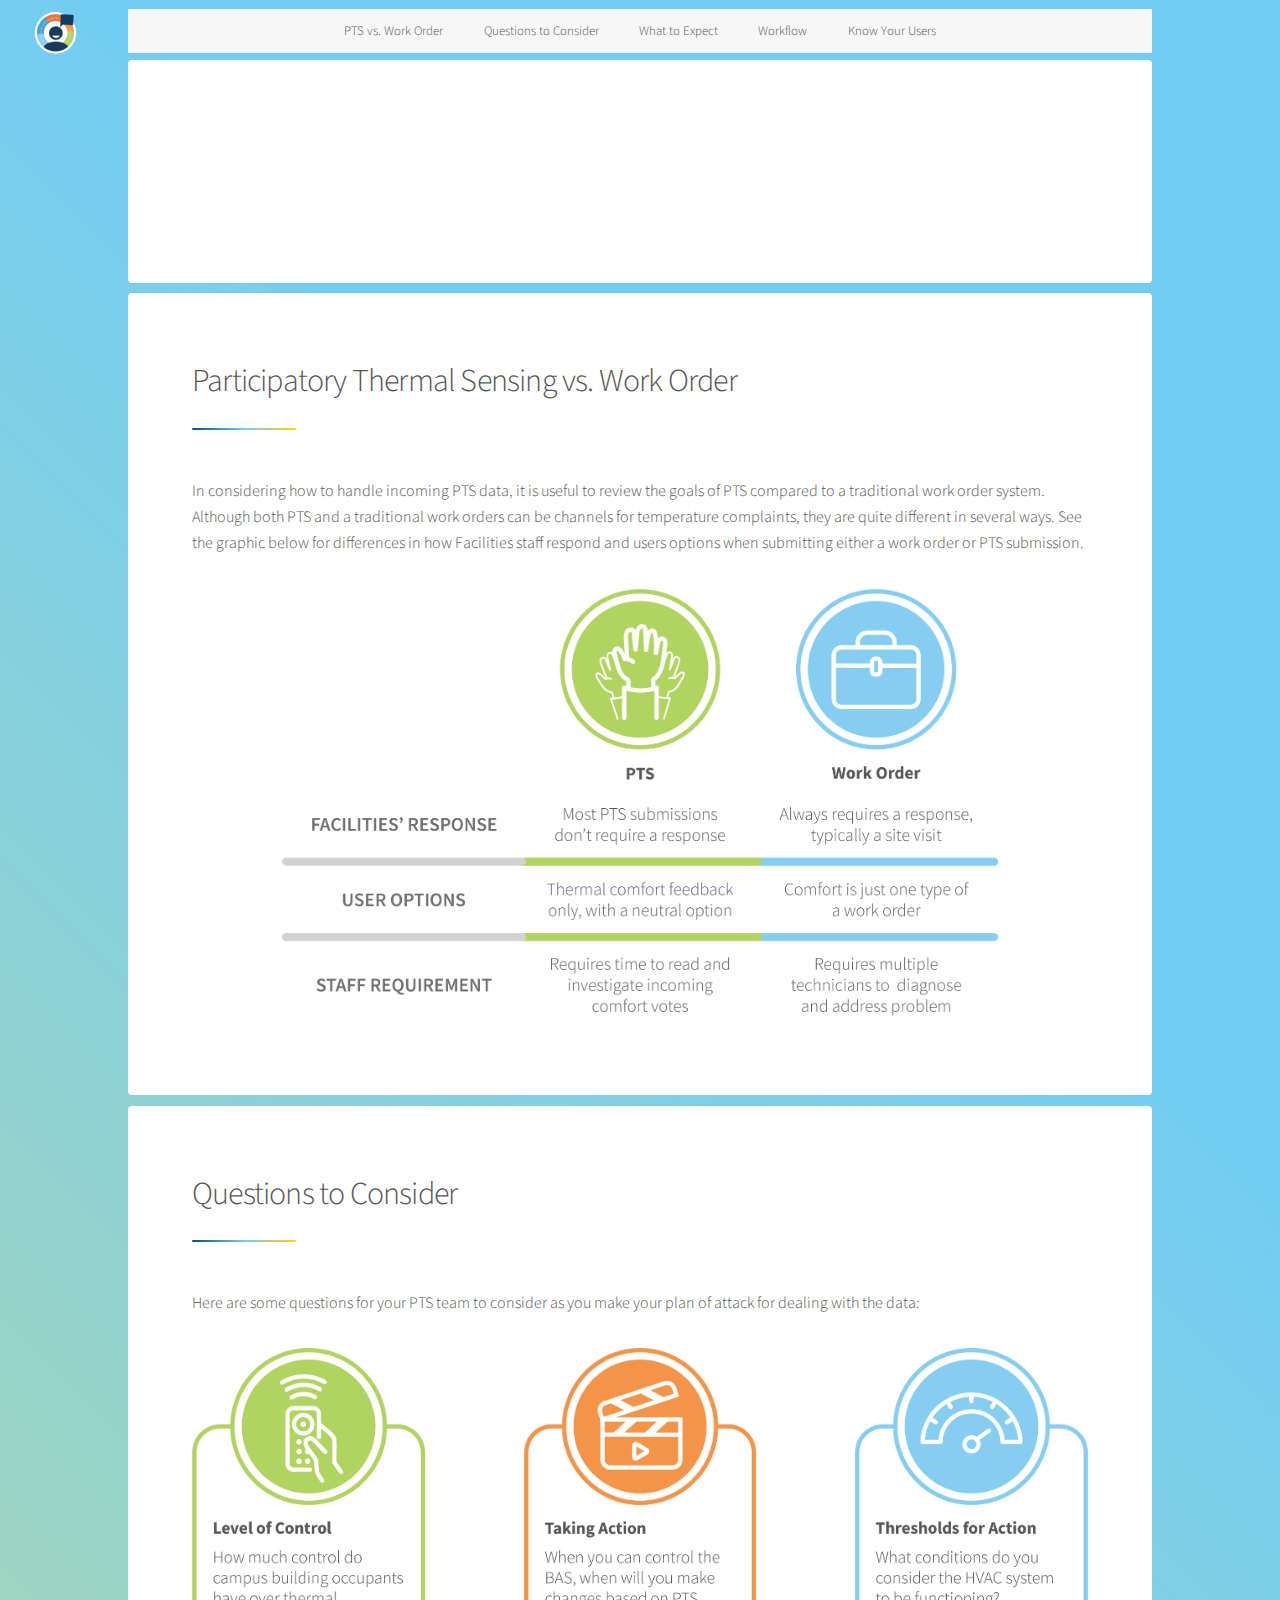
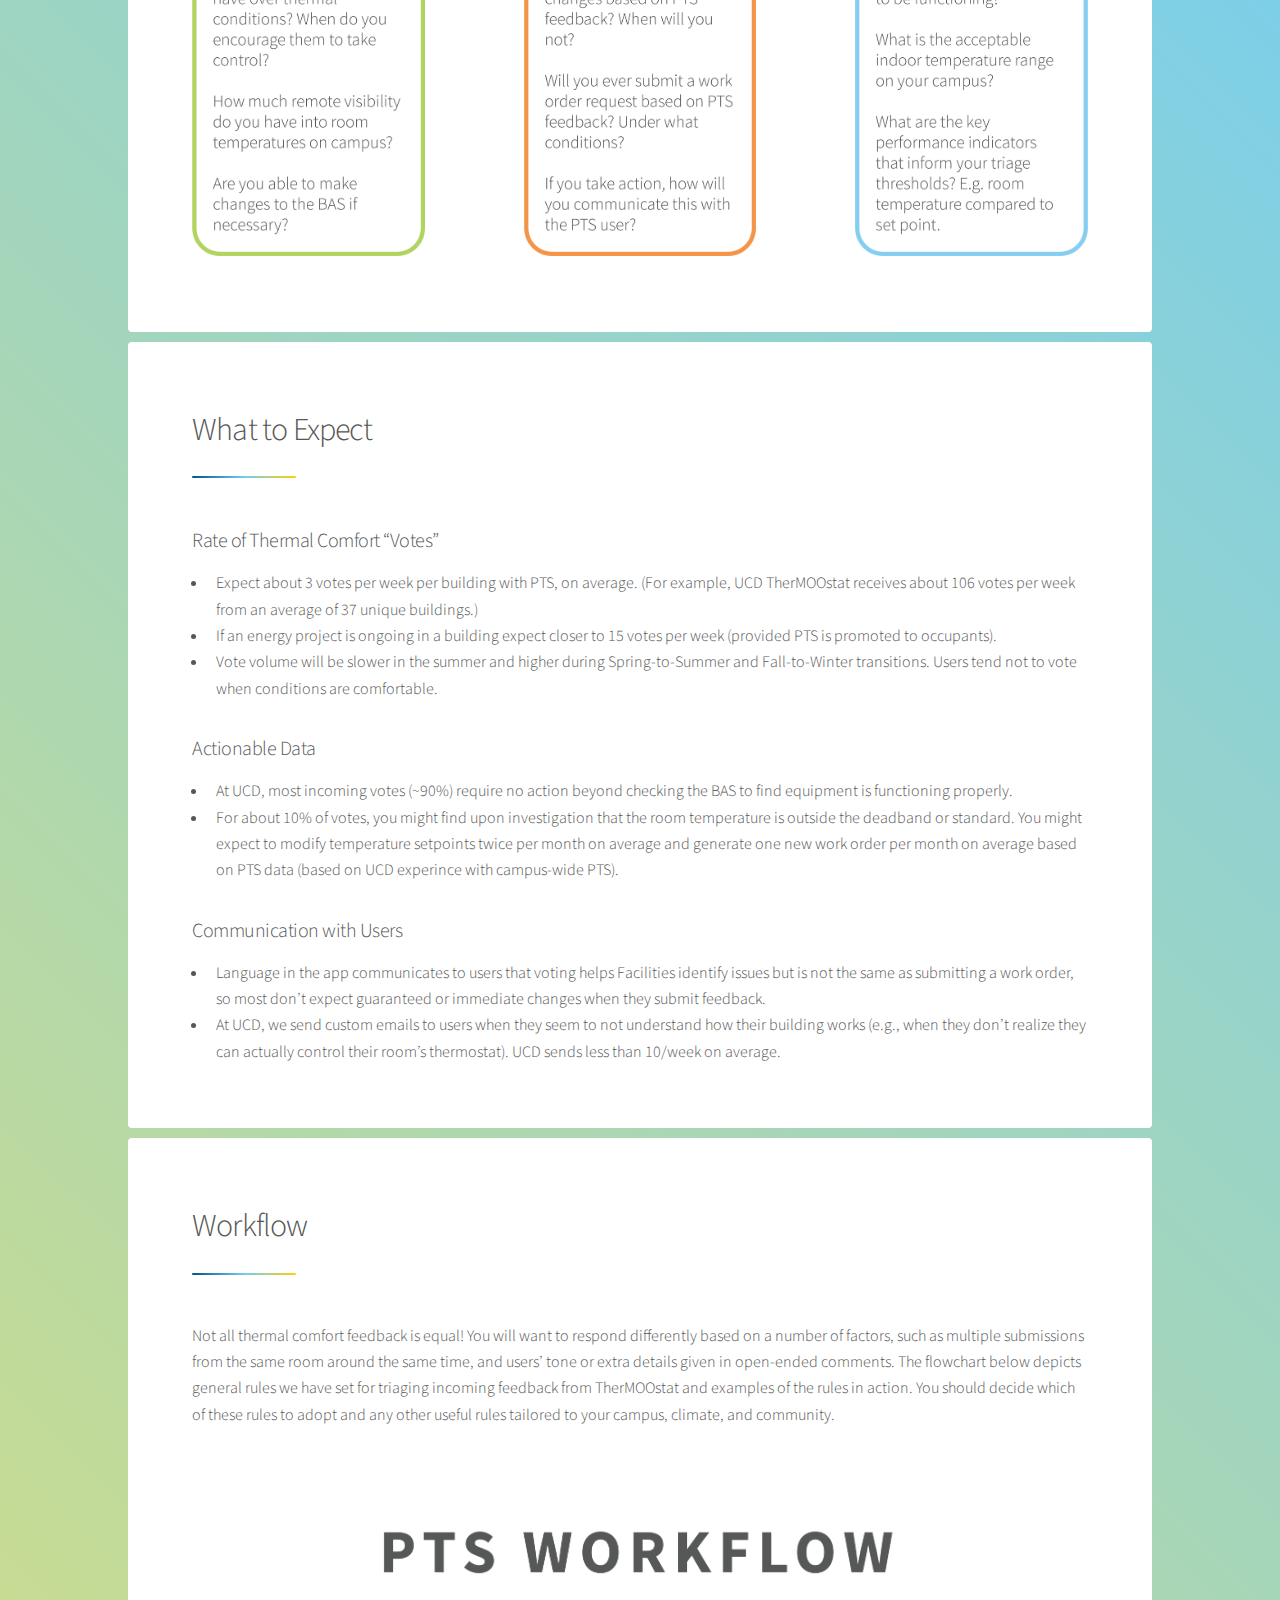
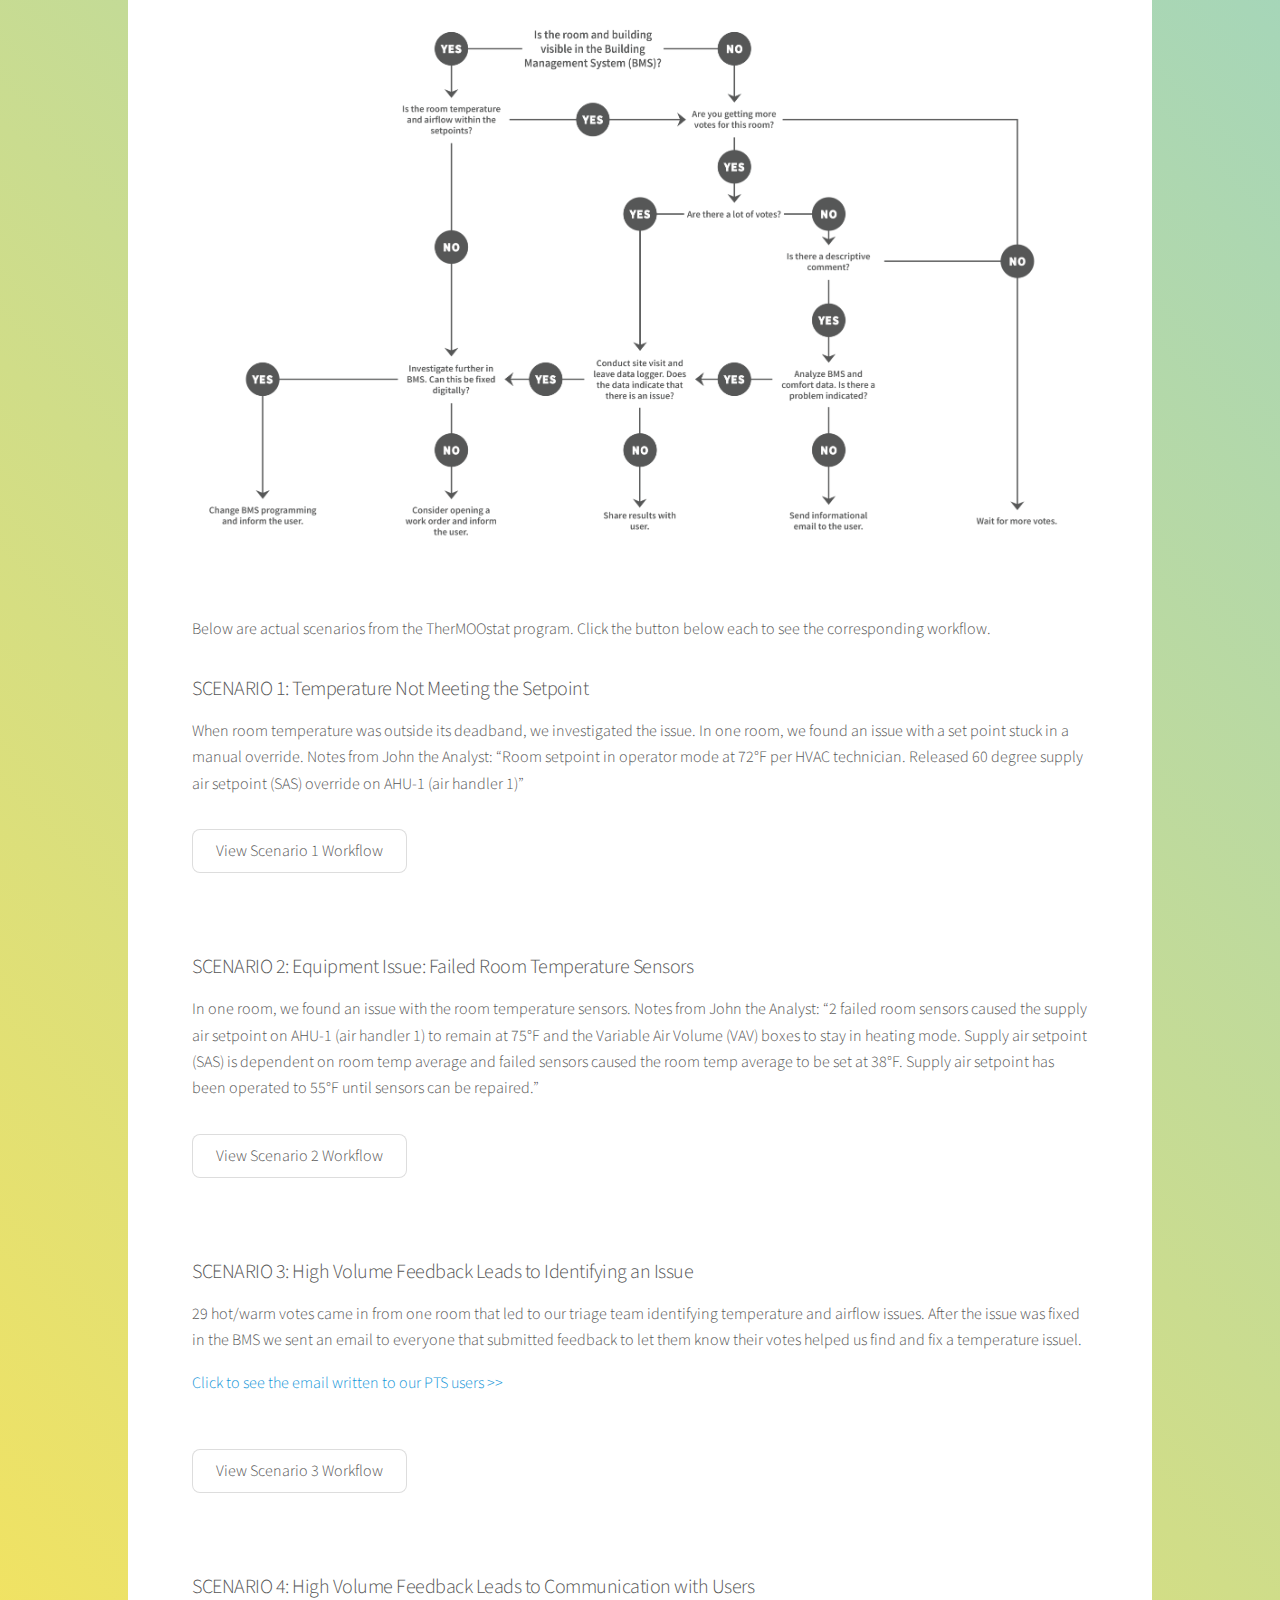
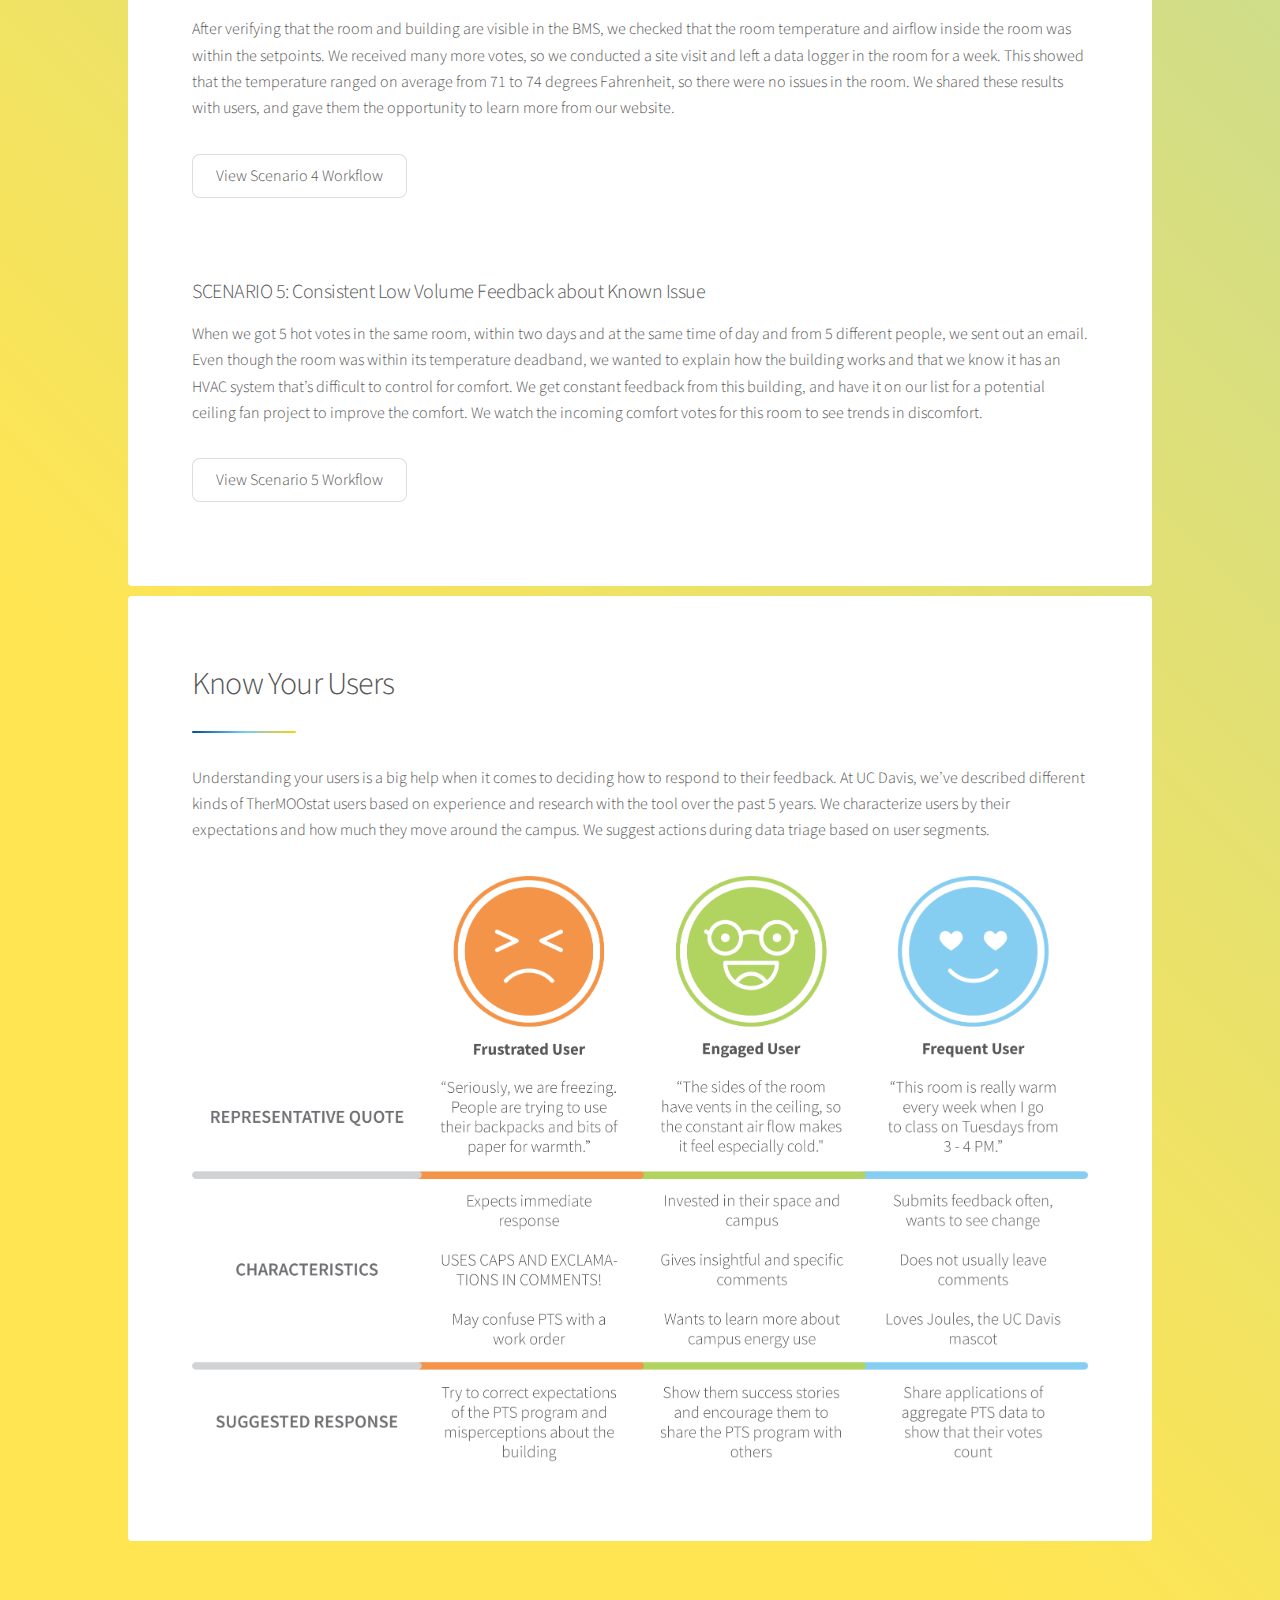
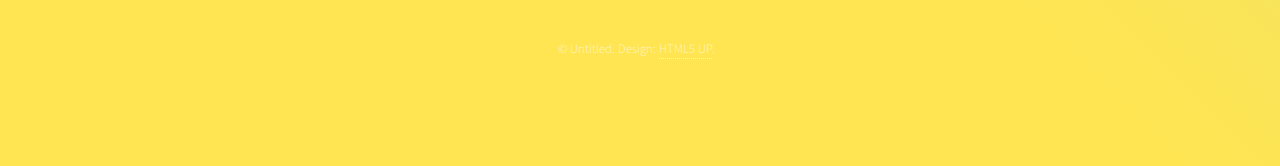
==== commit 1a74dbb3: "finished triage" ====
--- a/analysis-page/index.html
+++ b/analysis-page/index.html
@@ -123,12 +123,11 @@
 									<br><br><br><h3>SCENARIO 3: High Volume Feedback Leads to Identifying an Issue</h3>
 									<p>29 hot/warm votes came in from one room that led to our triage team identifying temperature and airflow issues. After the issue was fixed in the BMS we sent an email to everyone that submitted feedback to let them know their votes helped us find and fix a temperature issuel.
 									</p>
-										<div  class="button-shown5" onclick="showbuttspace5()">Click to see the email written to our PTS users
-										<i class="right"></i><i class="right"></i></div>
+										<div  class="button-shown5" onclick="showbuttspace5()">Click to see the email written to our PTS users >></div>
 										<div id="buttspace5"><p>
 
-										<br><br>“Good afternoon,
-										<br><br>Thank you SO MUCH for using TherMOOstat. We’ve gotten a lot of feedback from room 2363 of Academic Surge today, and we wanted to let you know that we’ve read each and every one of your submissions. We also know that it was 78°F in room 2363 today! Yikes!!”
+										<br>Good afternoon,
+										<br><br>Thank you SO MUCH for using TherMOOstat. We’ve gotten a lot of feedback from room 2363 of Academic Surge today, and we wanted to let you know that we’ve read each and every one of your submissions. We also know that it was 78°F in room 2363 today! Yikes!!
 										<br><br>Here’s what was going on:
 										<br>There were two sensors in the room that weren’t reading the room temperature properly. These sensors were causing some issues with the rest of the mechanical equipment and the room was too warm with low airflow. It took our team a few hours to investigate this issue and figure out what was going on, but we’ve been able to return the temperature to its normal range.
 										<br><br>We were able to find and fix this issue because of your TherMOOstat feedback. Thank you!! We value your feedback, so please let us know how the space feels on Monday, or when you’re next in the room.
@@ -136,7 +135,7 @@
 										<br>Cheers,
 										<br>Kiernan
 									</p></div>
-									<div class="button-hidden5" onclick="hidebuttspace5()"><i class=left></i><i class="left"></i>Hide the email written to our PTS users</div>
+									<div class="button-hidden5" onclick="hidebuttspace5()"> << Hide the email written to our PTS users</div>
 
 									<br><br>
 									<button class="button button-shown2" onclick="showbuttspace2()">View Scenario 3 Workflow</button>
--- a/analysis-page/assets/css/main.css
+++ b/analysis-page/assets/css/main.css
@@ -245,10 +245,13 @@
   flex-direction: row;
   flex-grow: 1;
   flex-shrink: 1;
-
+  background-color: #F1F2F2;
   justify-content: center;
   align-items: flex-start;
   max-width: 100%;
+  margin-bottom: 1.5em;
+  padding: 1.5em;
+  padding-bottom: 1em;
 }
 
 .more {
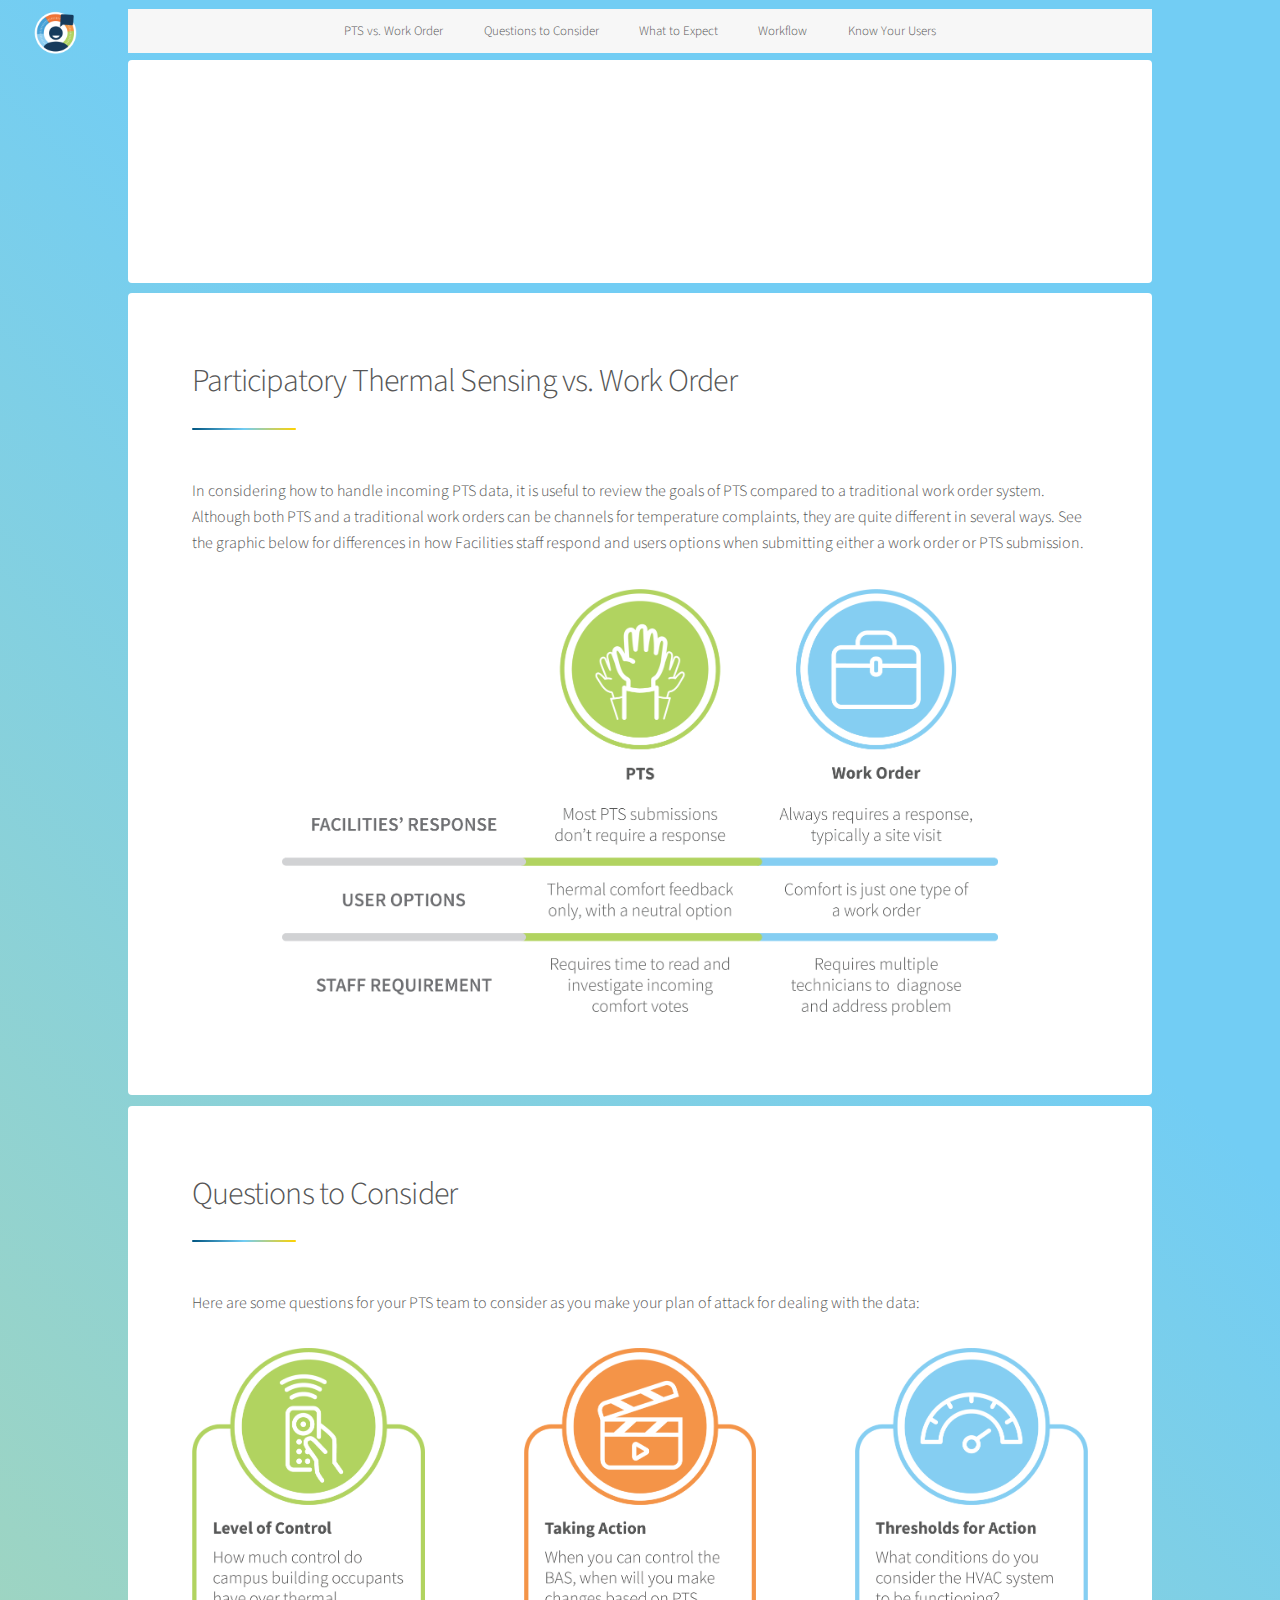
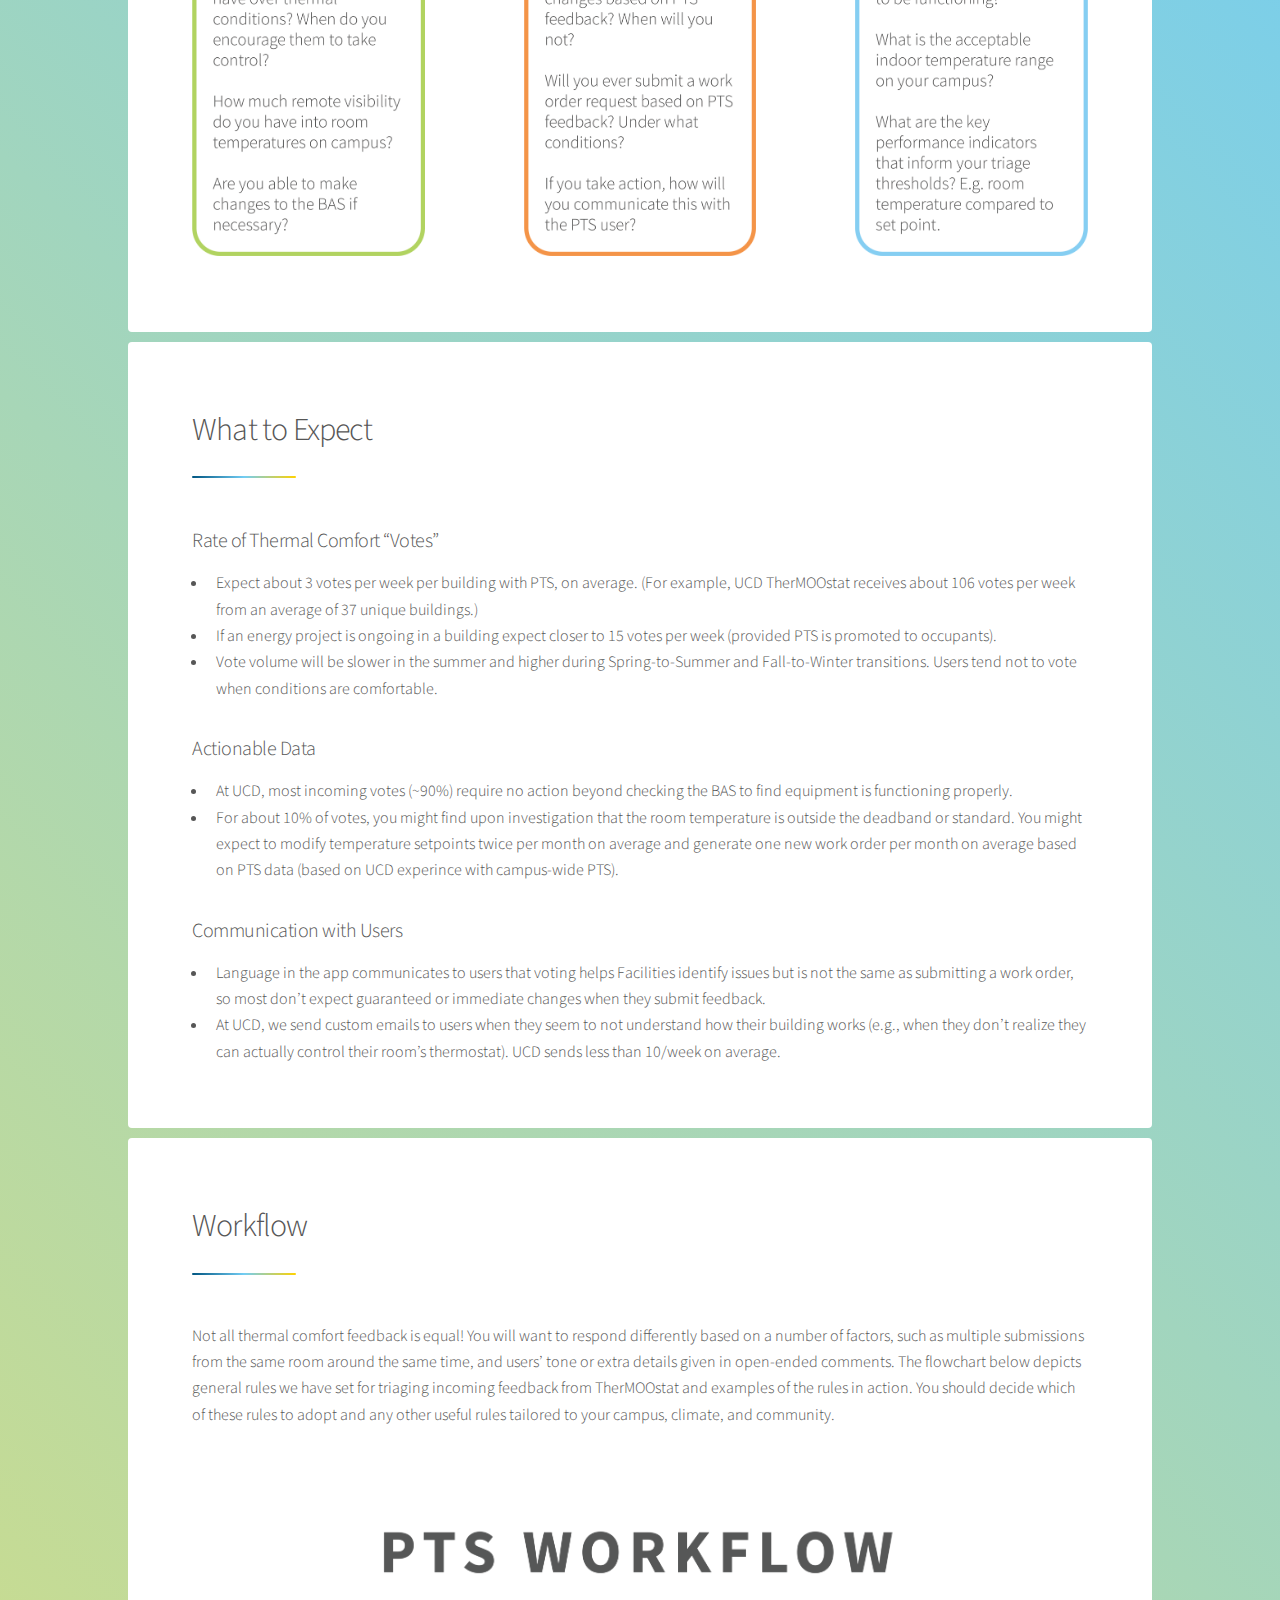
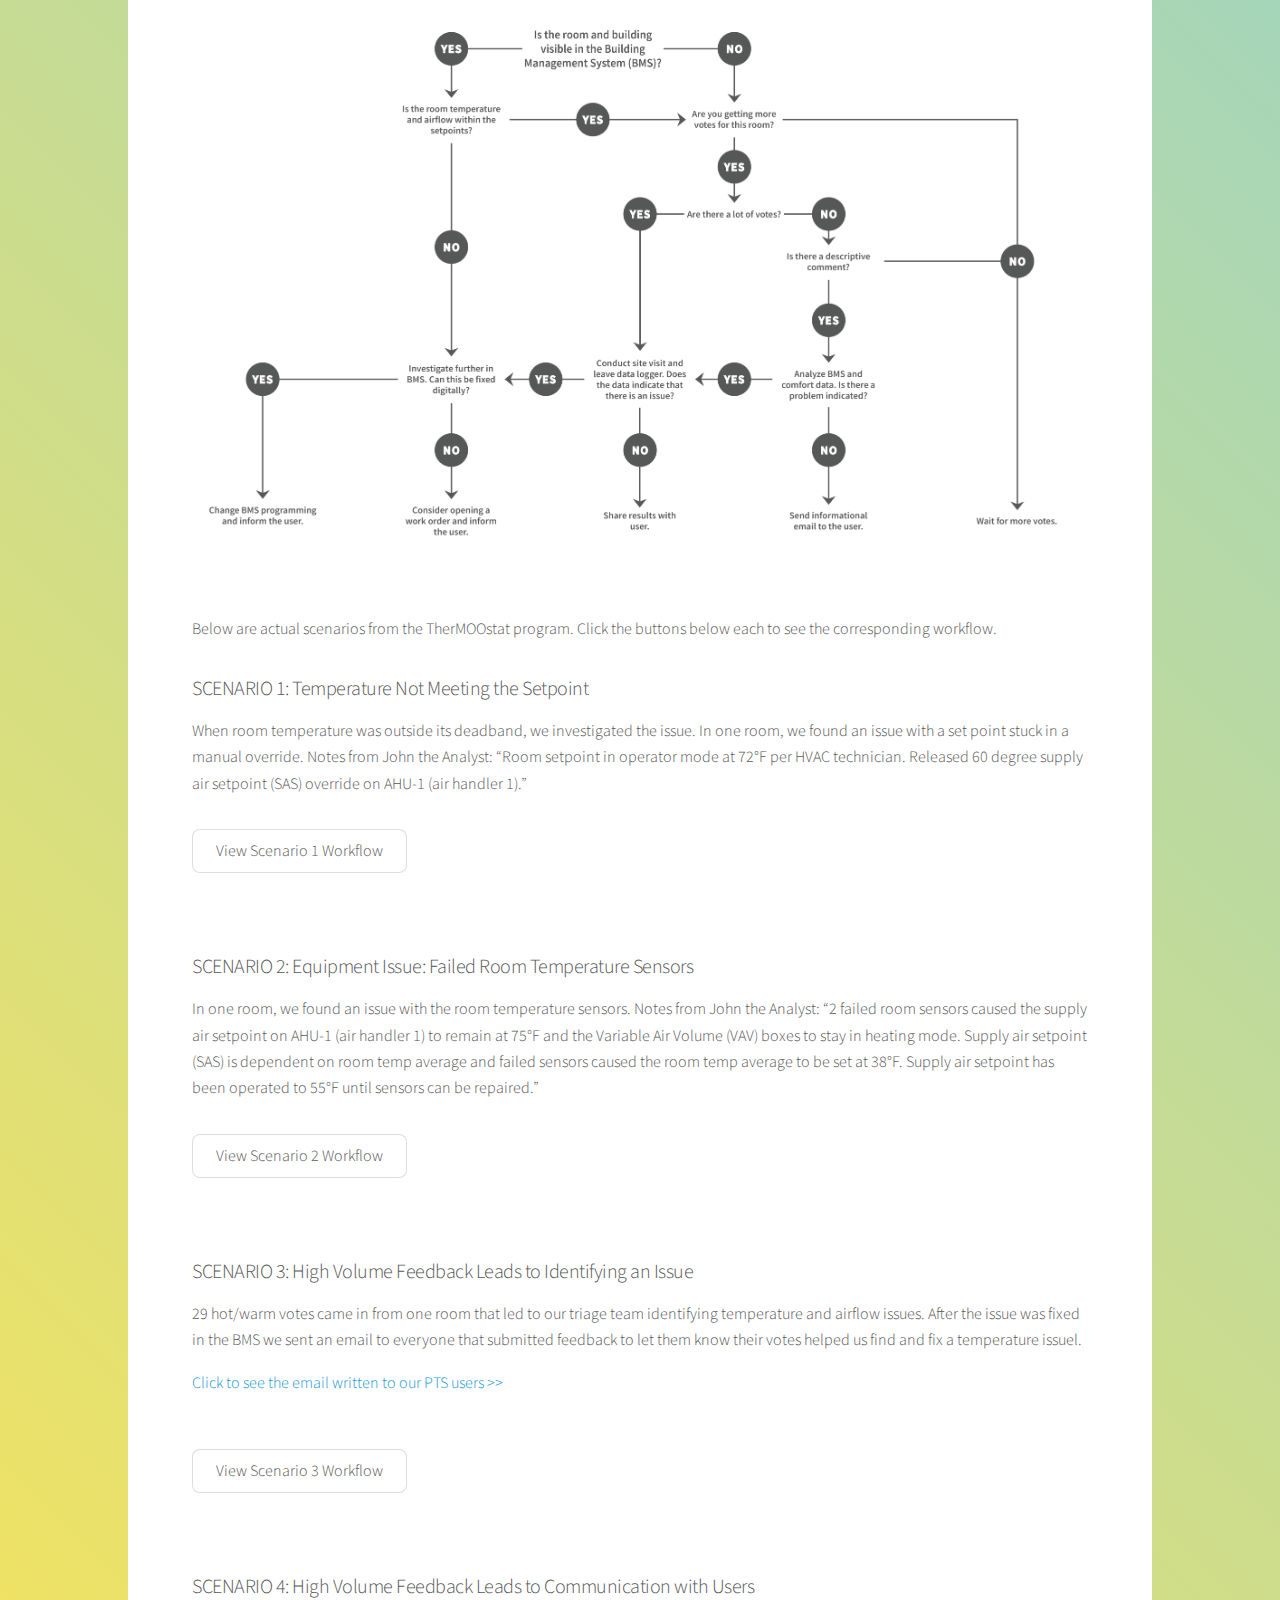
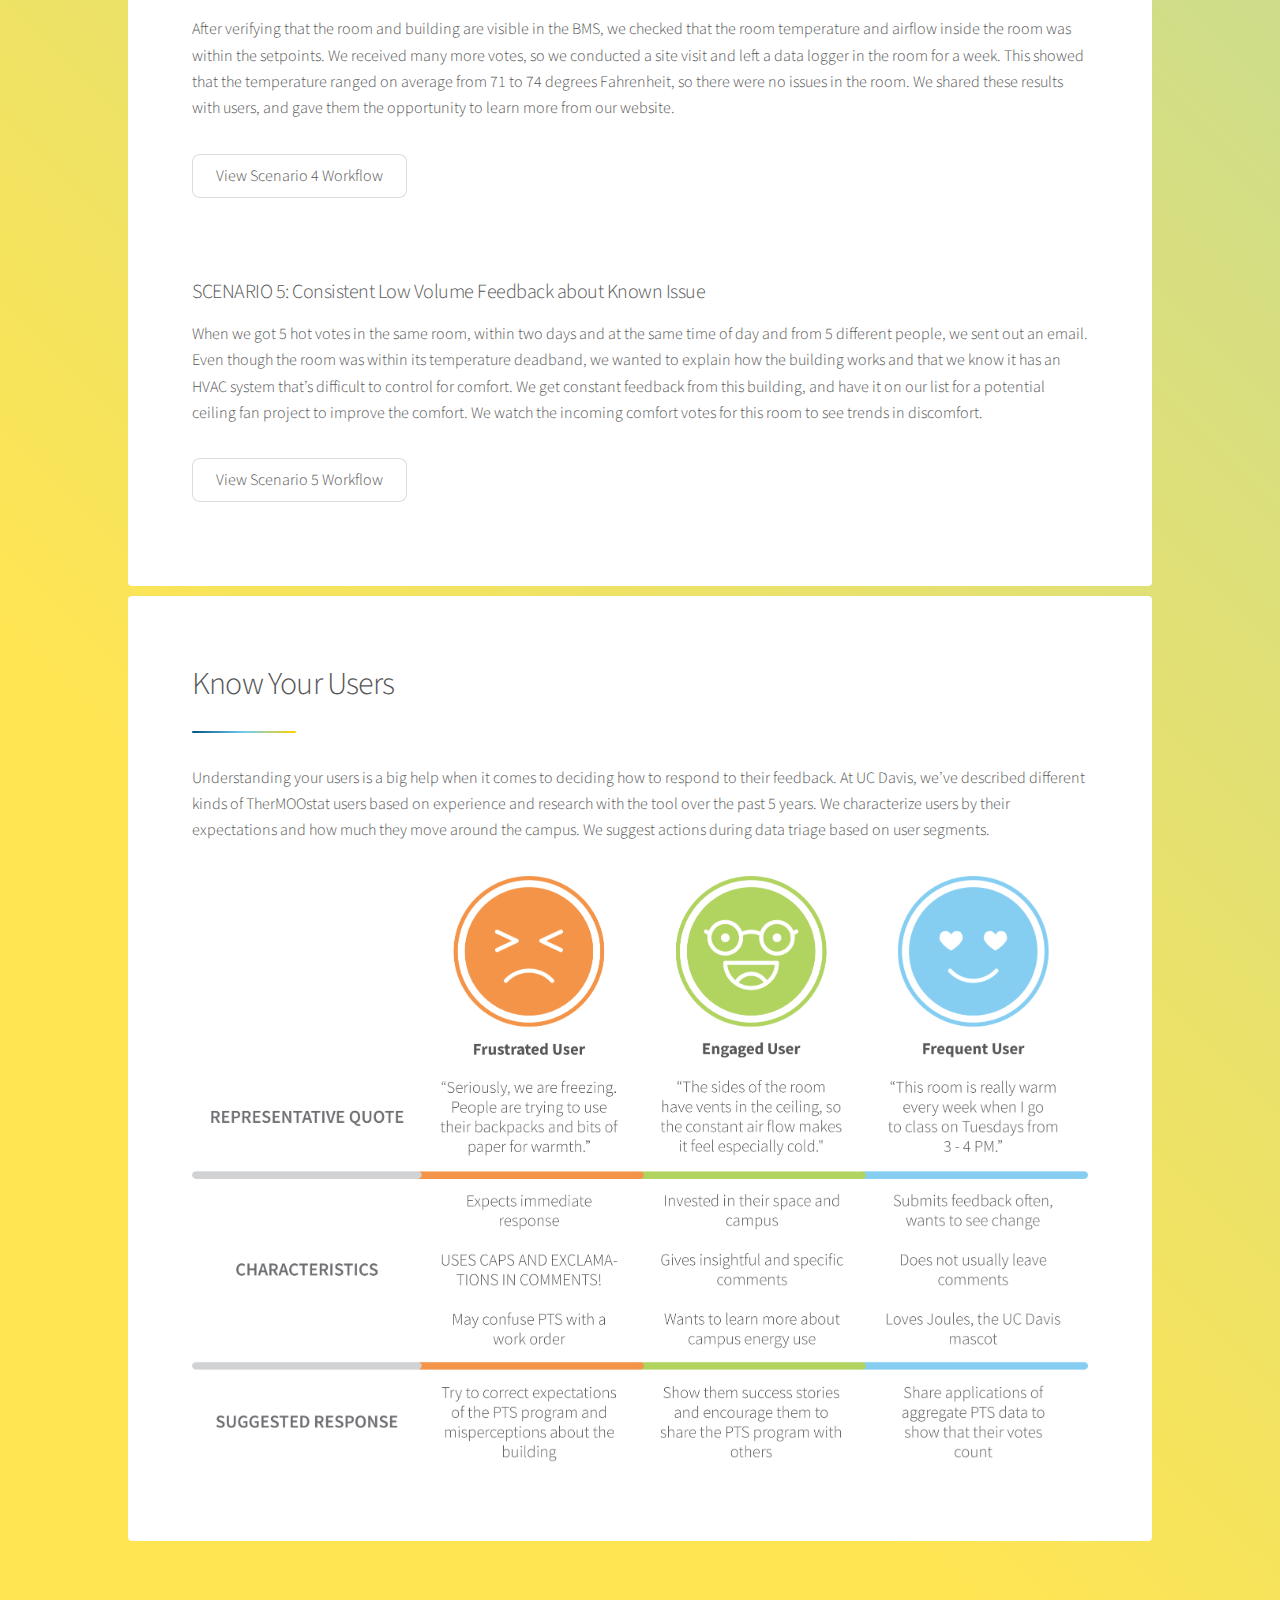
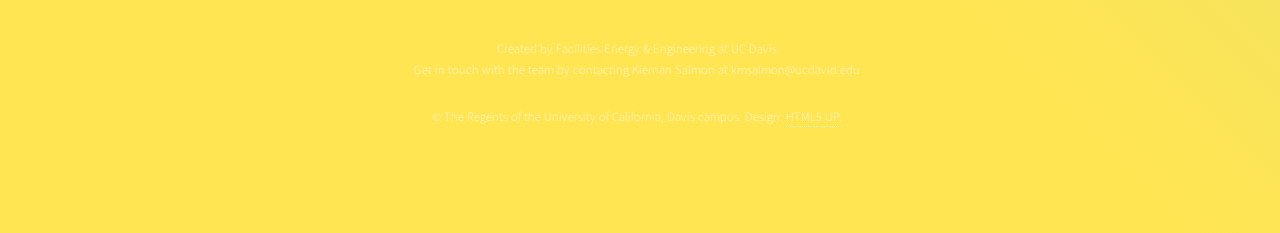
==== commit 5c892e82: "fixed footers for each page" ====
--- a/analysis-page/index.html
+++ b/analysis-page/index.html
@@ -104,9 +104,9 @@
 										<p>Not all thermal comfort feedback is equal! You will want to respond differently based on a number of factors, such as multiple submissions from the same room around the same time, and users’ tone or extra details given in open-ended comments. The flowchart below depicts general rules we have set for triaging incoming feedback from TherMOOstat and examples of the rules in action. You should decide which of these rules to adopt and any other useful rules tailored to your campus, climate, and community.
 										</p>
 										<div class="chart1"><img class="graph1" src="images/Triage_Process_Final-01.png" alt=""/></div>
-										<p>Below are actual scenarios from the TherMOOstat program. Click the button below each to see the corresponding workflow.</p>
+										<p>Below are actual scenarios from the TherMOOstat program. Click the buttons below each to see the corresponding workflow.</p>
 									<h3>SCENARIO 1: Temperature Not Meeting the Setpoint</h3>
-									<p>When room temperature was outside its deadband, we investigated the issue. In one room, we found an issue with a set point stuck in a manual override. Notes from John the Analyst: “Room setpoint in operator mode at 72°F per HVAC technician. Released 60 degree supply air setpoint (SAS) override on AHU-1 (air handler 1)”
+									<p>When room temperature was outside its deadband, we investigated the issue. In one room, we found an issue with a set point stuck in a manual override. Notes from John the Analyst: “Room setpoint in operator mode at 72°F per HVAC technician. Released 60 degree supply air setpoint (SAS) override on AHU-1 (air handler 1).”
 									</p>
 									<button class="button button-shown" onclick="showbuttspace()">View Scenario 1 Workflow</button>
 									<div id="buttspace"><img class="graph1" src="images/Triage_Process_Scenario1-01.png" alt=""/></div>
@@ -174,8 +174,8 @@
 					<footer id="footer">
 
 						<img src="images/new_uclogo.png" alt="" style="max-width: 40%;padding-bottom: 2%;border-radius: 0;display: block;margin:auto;"/>
-
-						<p class="copyright">&copy; Untitled. Design: <a href="https://html5up.net">HTML5 UP</a>.</p>
+						<p class="copyright">Created by Facilities Energy & Engineering at UC Davis<br>Get in touch with the team by contacting Kiernan Salmon at kmsalmon@ucdavid.edu</p>
+						<p class="copyright">&copy; The Regents of the University of California, Davis campus. Design: <a href="https://html5up.net">HTML5 UP</a>.</p>
 					</footer>
 
 			</div>
--- a/analysis-page/assets/css/main.css
+++ b/analysis-page/assets/css/main.css
@@ -3955,6 +3955,7 @@
 
 				#footer .copyright {
 					text-align: left;
+          color: #565656;
 				}
 
 		}
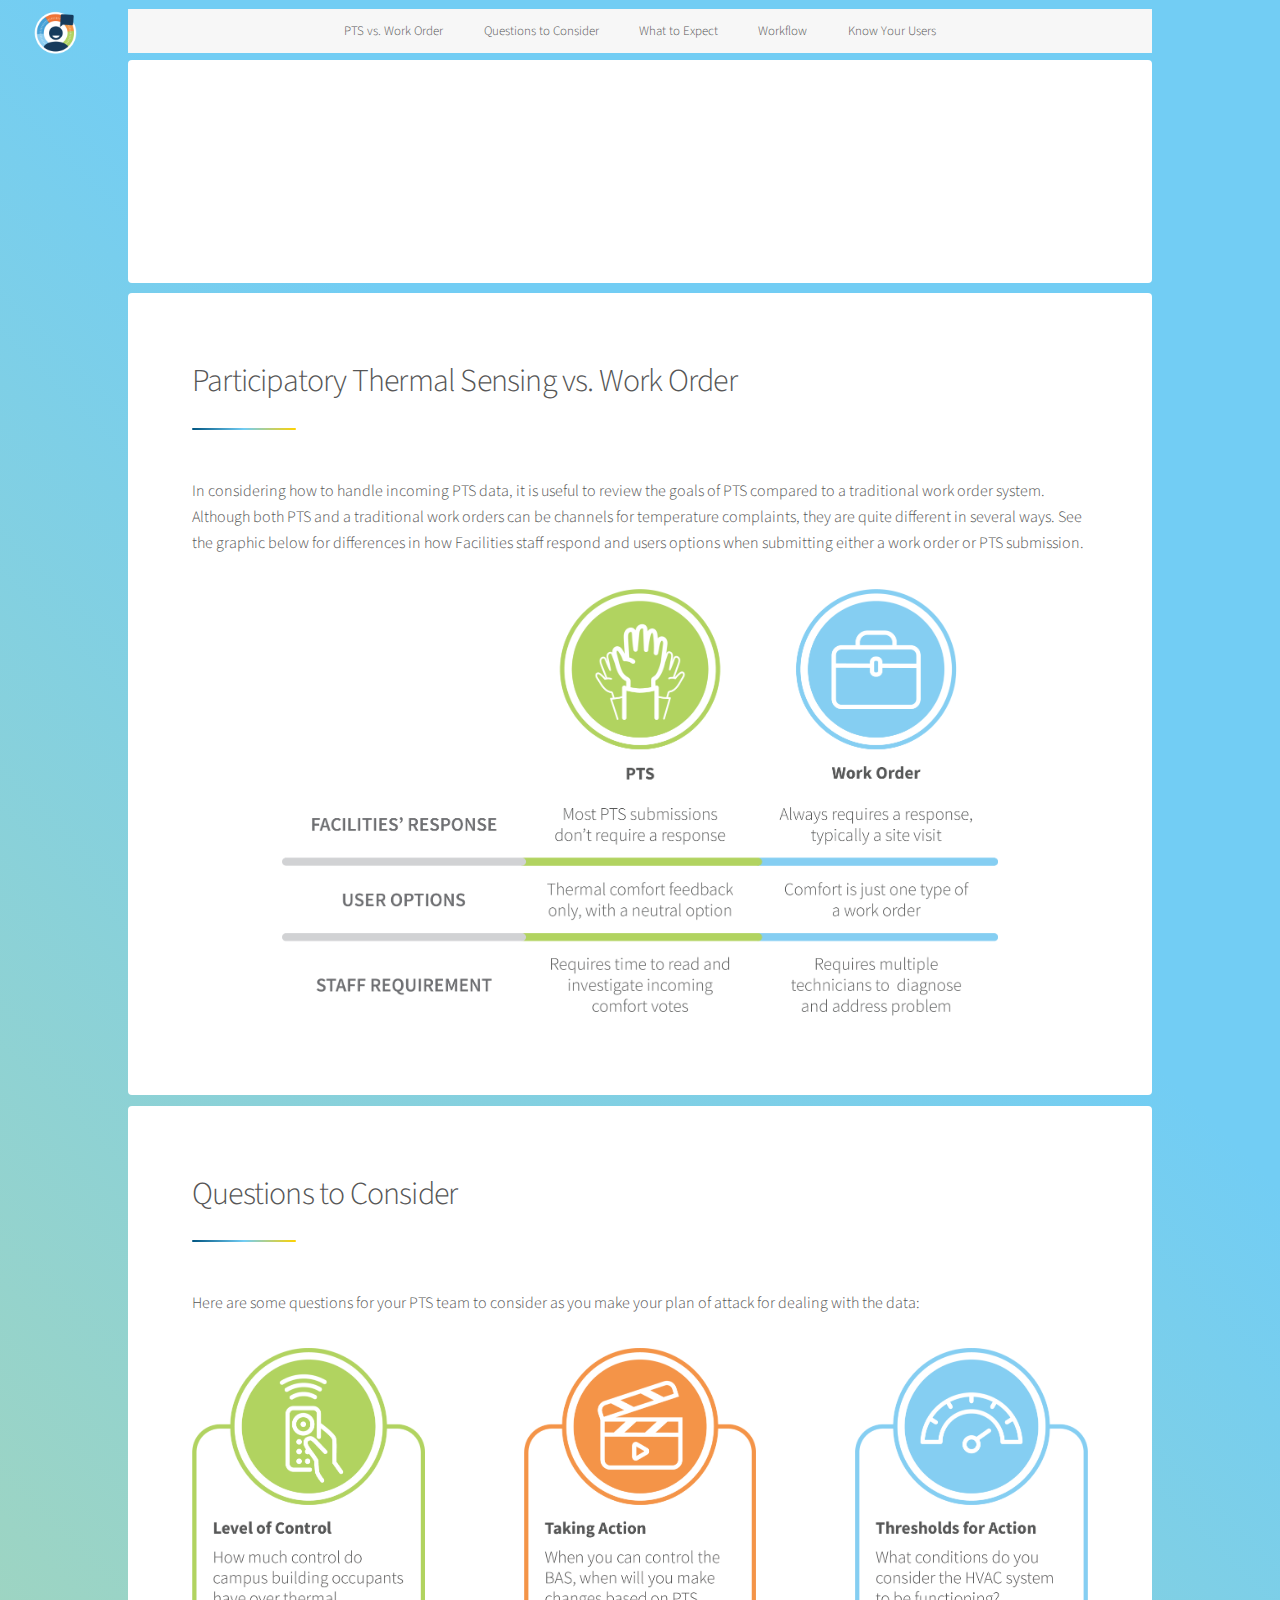
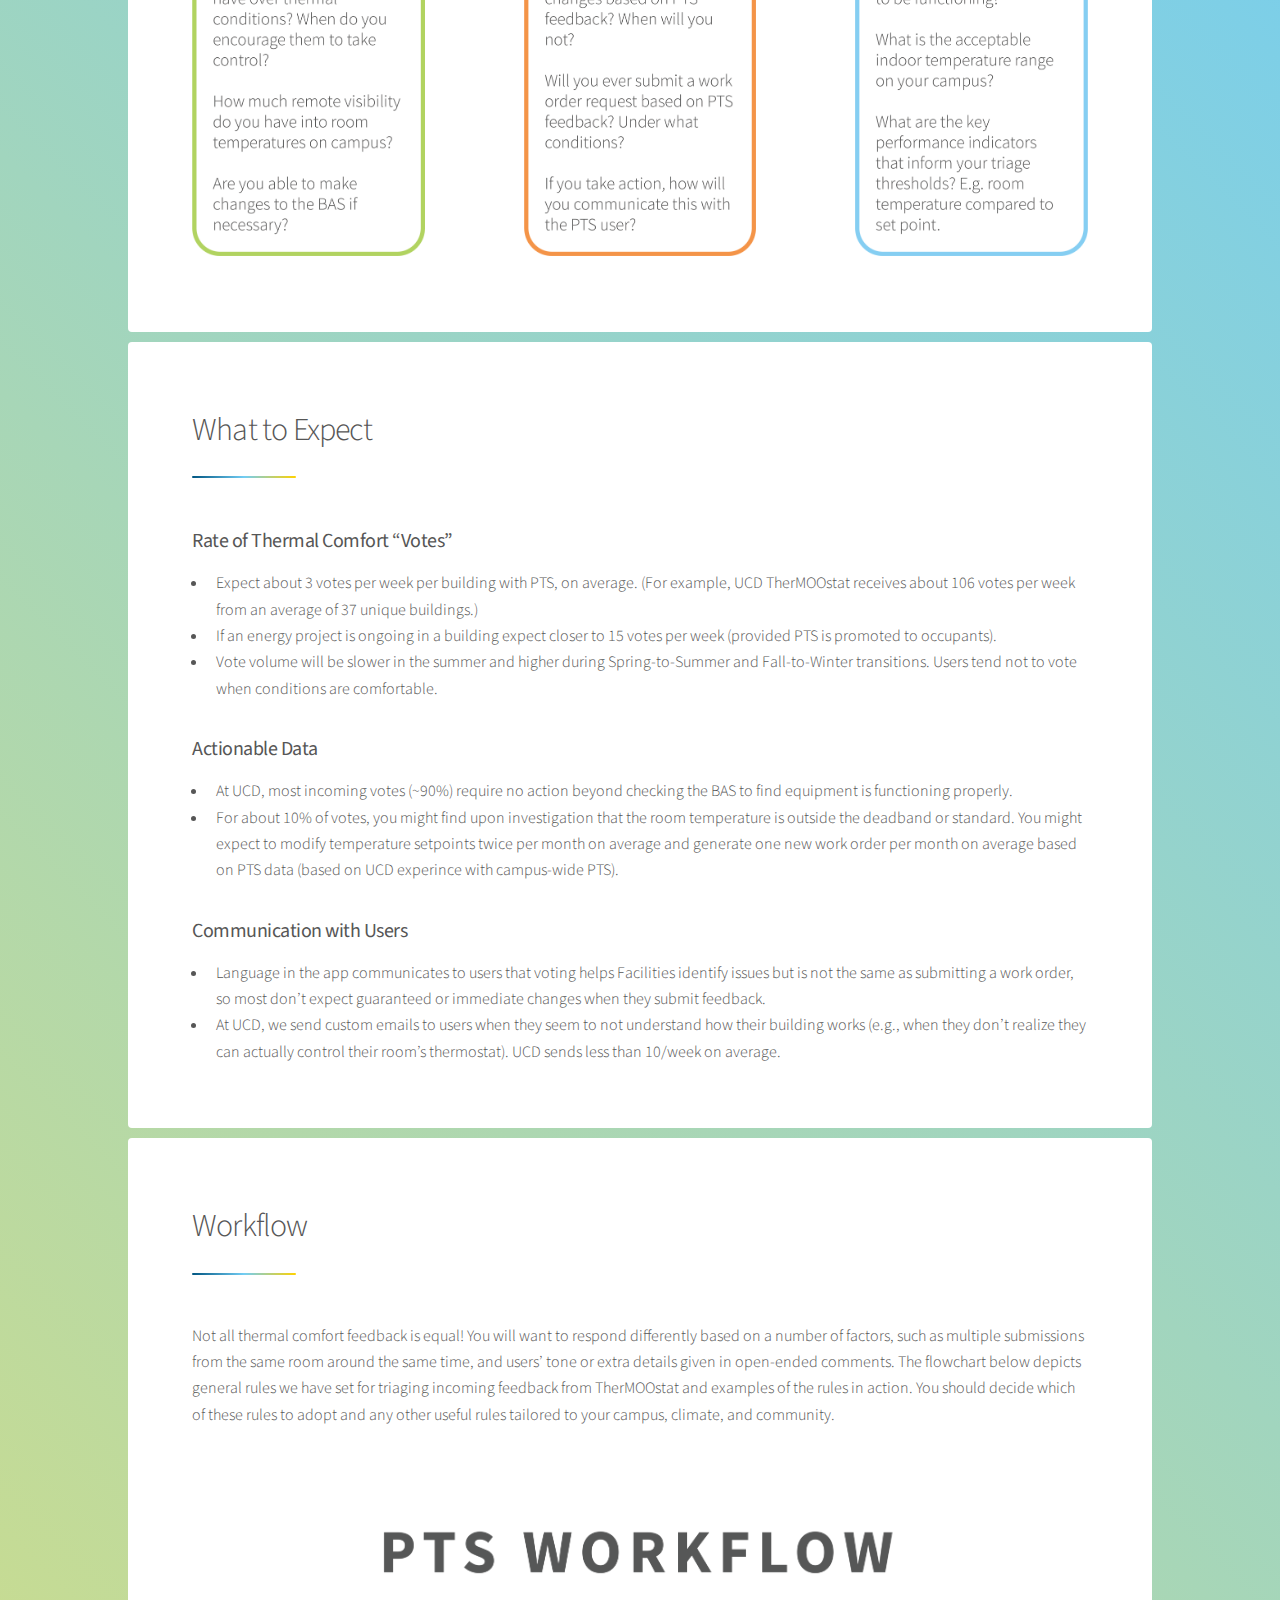
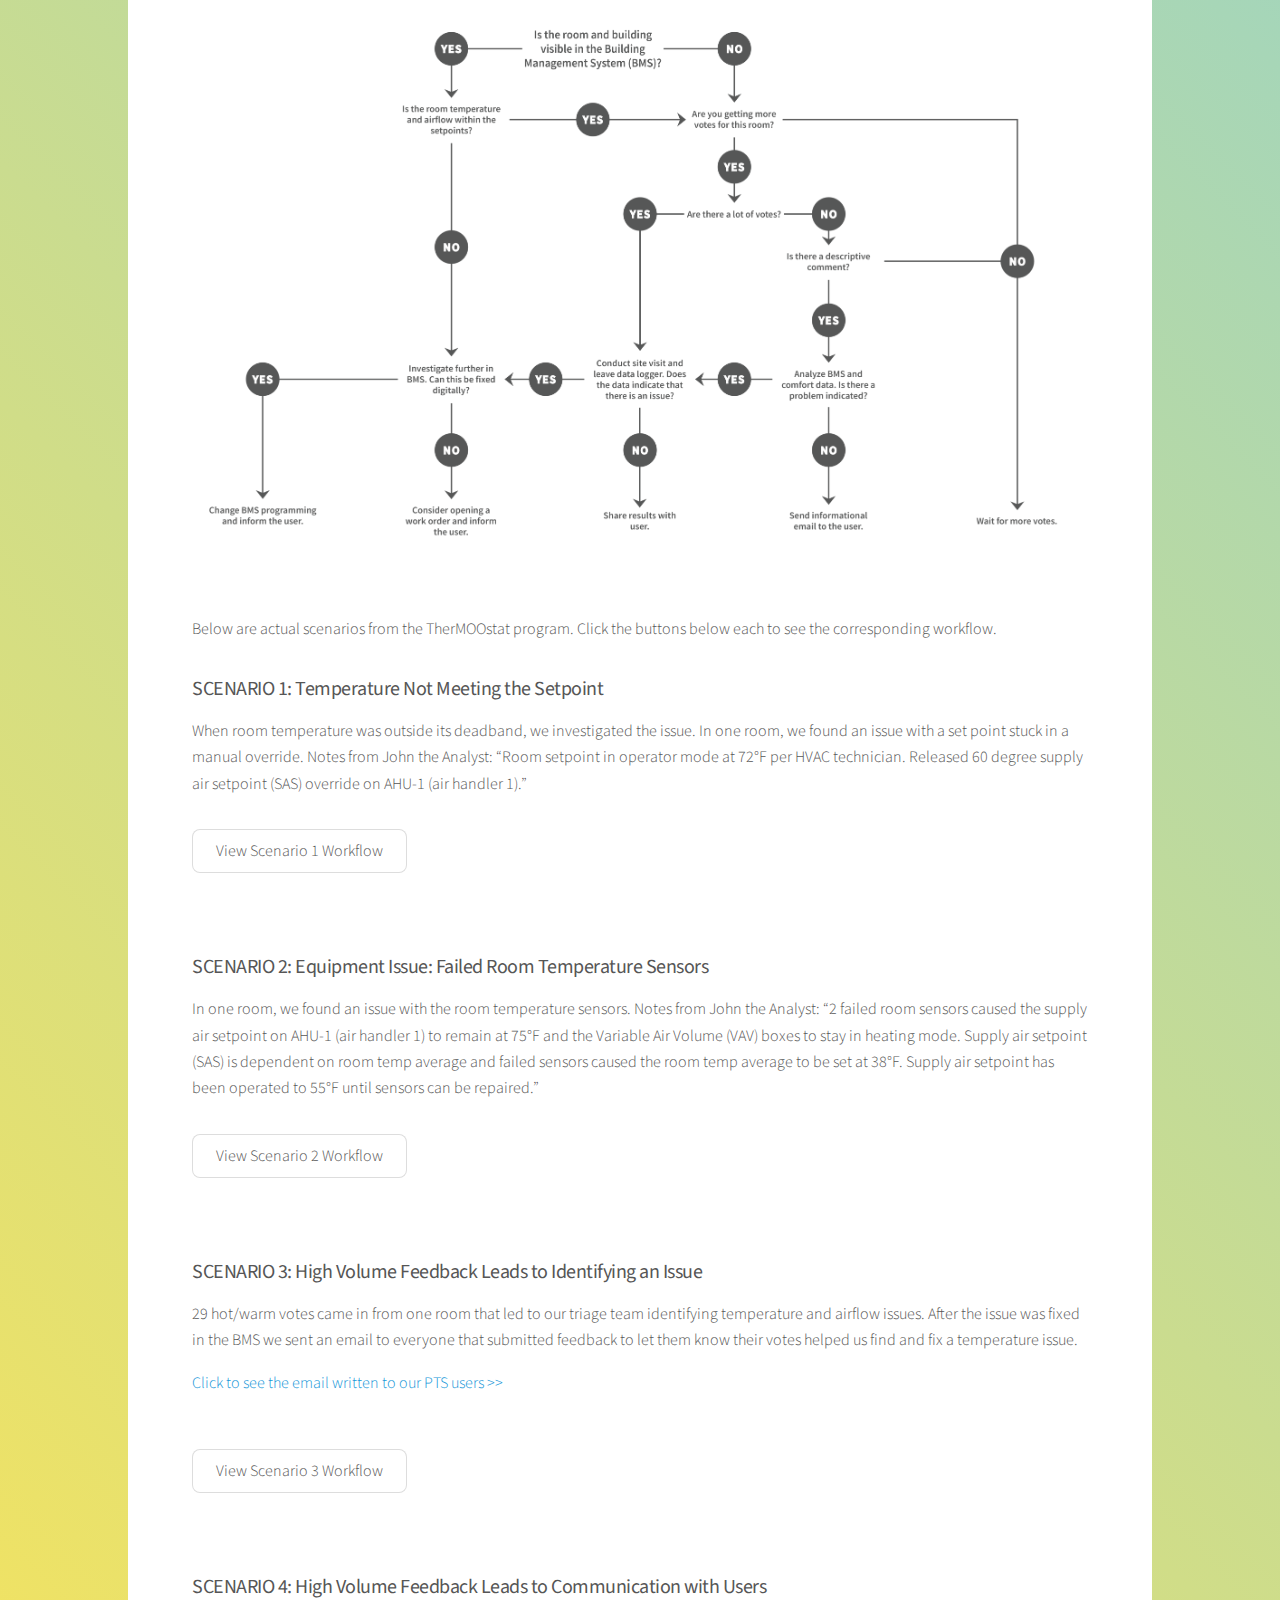
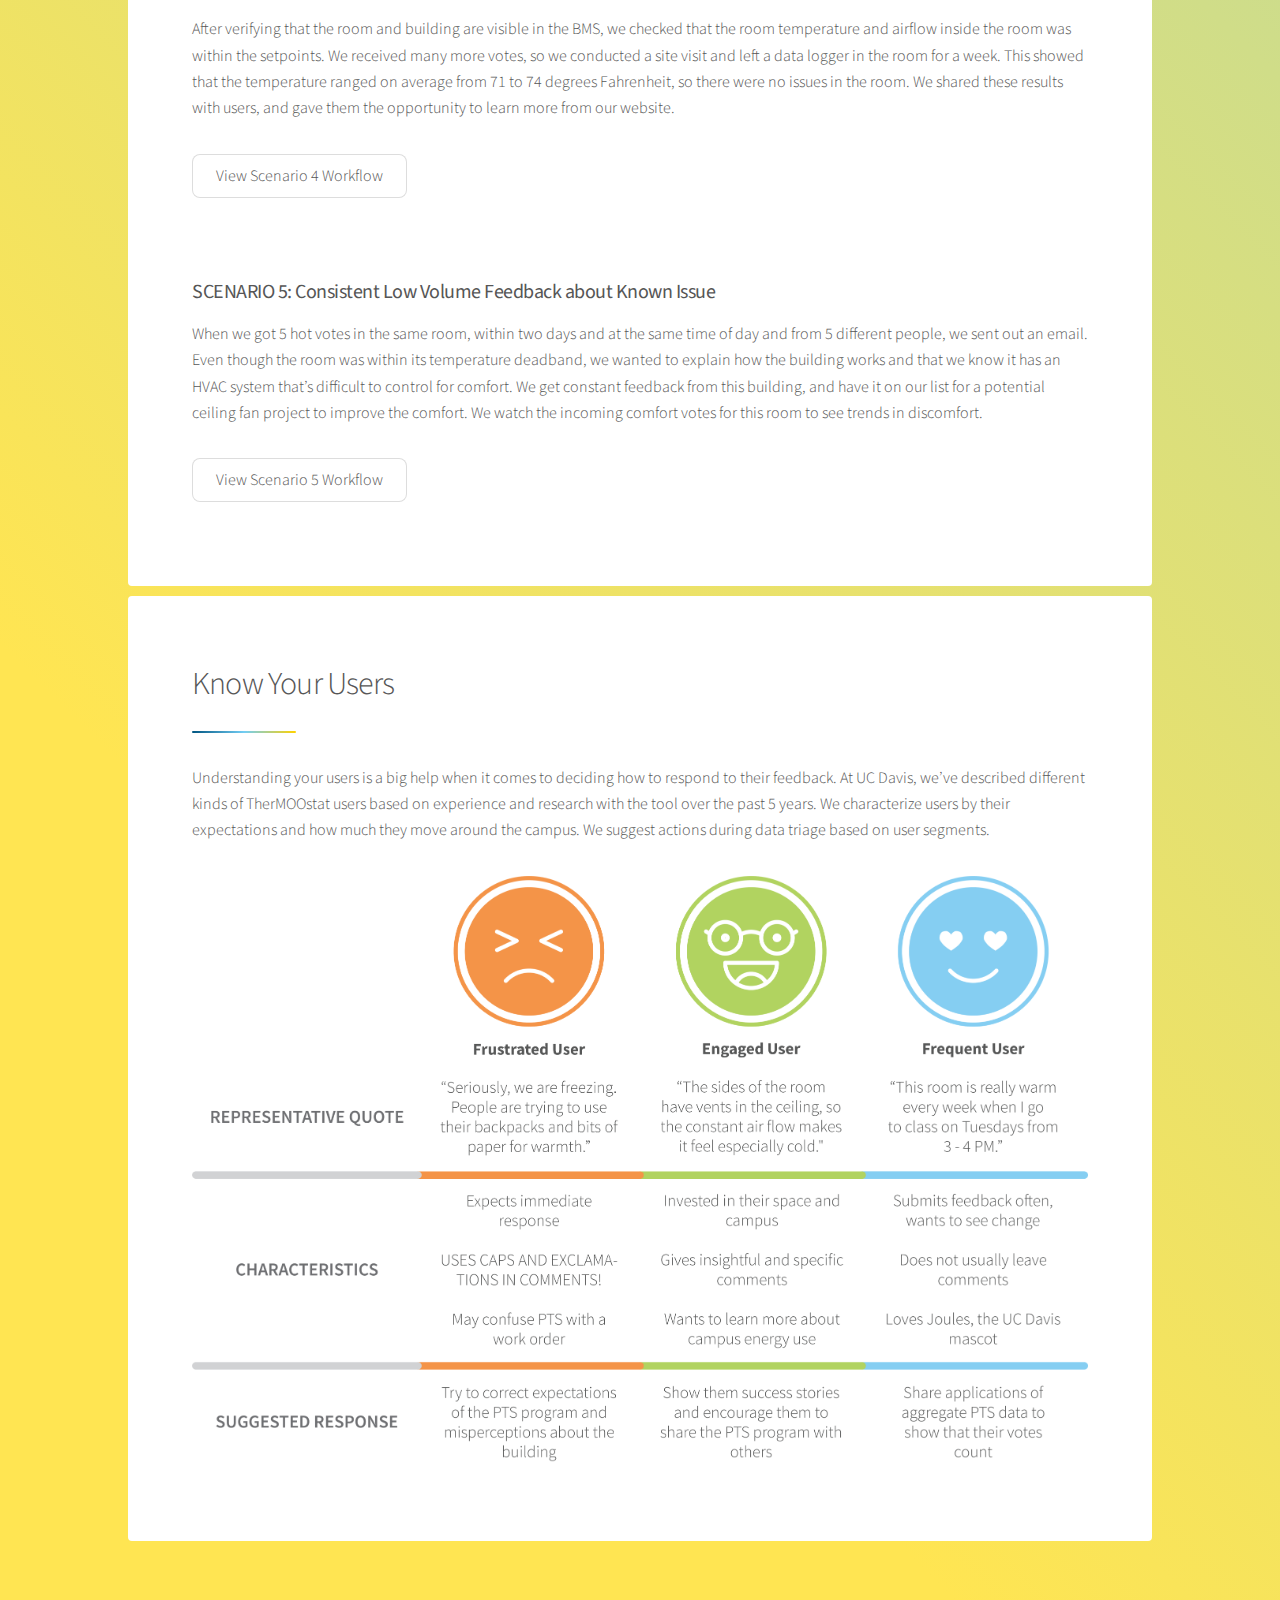
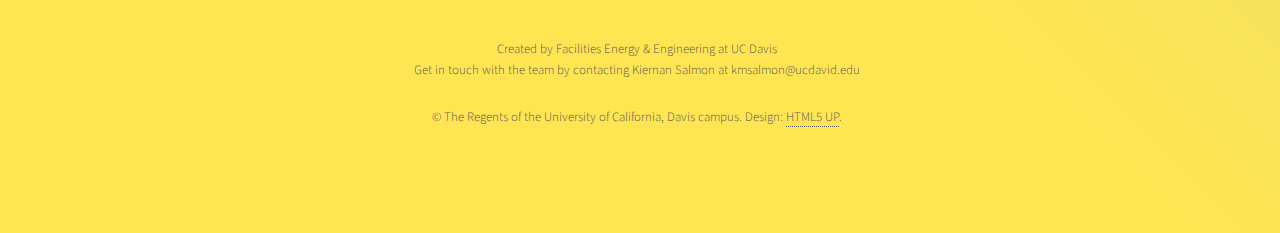
==== commit 8a6f7aee: "fixed h3 headings" ====
--- a/analysis-page/index.html
+++ b/analysis-page/index.html
@@ -74,18 +74,18 @@
 									<h2>What to Expect</h2>
 								</header>
 
-									<h3>Rate of Thermal Comfort “Votes”</h3>
+									<h3><b>Rate of Thermal Comfort “Votes”</b></h3>
 									<ul style="circle">
 										<li>Expect about 3 votes per week per building with PTS, on average. (For example, UCD TherMOOstat receives about 106 votes per week from an average of 37 unique buildings.)</li>
 										<li>If an energy project is ongoing in a building expect closer to 15 votes per week (provided PTS is promoted to occupants).</li>
 										<li>Vote volume will be slower in the summer and higher during Spring-to-Summer and Fall-to-Winter transitions. Users tend not to vote when conditions are comfortable.</li>
 									</ul>
-									<h3>Actionable Data</h3>
+									<h3><b>Actionable Data</b></h3>
 									<ul style="circle">
 										<li>At UCD, most incoming votes (~90%) require no action beyond checking the BAS to find equipment is functioning properly.</li>
 										<li>For about 10% of votes, you might find upon investigation that the room temperature is outside the deadband or standard. You might expect to modify temperature setpoints twice per month on average and generate one new work order per month on average based on PTS data (based on UCD experince with campus-wide PTS).</li>
 									</ul>
-									<h3>Communication with Users</h3>
+									<h3><b>Communication with Users</b></h3>
 									<ul style="circle">
 										<li>Language in the app communicates to users that voting helps Facilities identify issues but is not the same as submitting a work order, so most don’t expect guaranteed or immediate changes when they submit feedback.</li>
 										<li>At UCD, we send custom emails to users when they seem to not understand how their building works (e.g., when they don’t realize they can actually control their room’s thermostat). UCD sends less than 10/week on average.</li>
@@ -105,14 +105,14 @@
 										</p>
 										<div class="chart1"><img class="graph1" src="images/Triage_Process_Final-01.png" alt=""/></div>
 										<p>Below are actual scenarios from the TherMOOstat program. Click the buttons below each to see the corresponding workflow.</p>
-									<h3>SCENARIO 1: Temperature Not Meeting the Setpoint</h3>
+									<h3><b>SCENARIO 1: Temperature Not Meeting the Setpoint</b></h3>
 									<p>When room temperature was outside its deadband, we investigated the issue. In one room, we found an issue with a set point stuck in a manual override. Notes from John the Analyst: “Room setpoint in operator mode at 72°F per HVAC technician. Released 60 degree supply air setpoint (SAS) override on AHU-1 (air handler 1).”
 									</p>
 									<button class="button button-shown" onclick="showbuttspace()">View Scenario 1 Workflow</button>
 									<div id="buttspace"><img class="graph1" src="images/Triage_Process_Scenario1-01.png" alt=""/></div>
 									<button class="button button-hidden" onclick="hidebuttspace()"><strong>Hide Scenario 1 Workflow</strong></button>
 
-									<br><br><br><h3>SCENARIO 2: Equipment Issue: Failed Room Temperature Sensors</h3>
+									<br><br><br><h3><b>SCENARIO 2: Equipment Issue: Failed Room Temperature Sensors</b></h3>
 									<p>In one room, we found an issue with the room temperature sensors.
 										Notes from John the Analyst: “2 failed room sensors caused the supply air setpoint on AHU-1 (air handler 1) to remain at 75°F and the Variable Air Volume (VAV) boxes to stay in heating mode.  Supply air setpoint (SAS) is dependent on room temp average and failed sensors caused the room temp average to be set at 38°F. Supply air setpoint has been operated to 55°F until sensors can be repaired.”
 									</p>
@@ -120,8 +120,8 @@
 									<div id="buttspace1"><img class="graph1" src="images/Triage_Process_Scenario2-01.png" alt=""/></div>
 									<button class="button button-hidden1" onclick="hidebuttspace1()">Hide Scenario 2 Workflow</button>
 
-									<br><br><br><h3>SCENARIO 3: High Volume Feedback Leads to Identifying an Issue</h3>
-									<p>29 hot/warm votes came in from one room that led to our triage team identifying temperature and airflow issues. After the issue was fixed in the BMS we sent an email to everyone that submitted feedback to let them know their votes helped us find and fix a temperature issuel.
+									<br><br><br><h3><b>SCENARIO 3: High Volume Feedback Leads to Identifying an Issue</b></h3>
+									<p>29 hot/warm votes came in from one room that led to our triage team identifying temperature and airflow issues. After the issue was fixed in the BMS we sent an email to everyone that submitted feedback to let them know their votes helped us find and fix a temperature issue.
 									</p>
 										<div  class="button-shown5" onclick="showbuttspace5()">Click to see the email written to our PTS users >></div>
 										<div id="buttspace5"><p>
@@ -142,14 +142,14 @@
 									<div id="buttspace2"><img class="graph1" src="images/Triage_Process_Scenario3-01.png" alt=""/></div>
 									<button class="button button-hidden2" onclick="hidebuttspace2()">Hide Scenario 3 Workflow</button>
 
-									<br><br><br><h3>SCENARIO 4: High Volume Feedback Leads to Communication with Users</h3>
+									<br><br><br><h3><b>SCENARIO 4: High Volume Feedback Leads to Communication with Users</b></h3>
 									<p>After verifying that the room and building are visible in the BMS, we checked that the room temperature and airflow inside the room was within the setpoints. We received many more votes, so we conducted a site visit and left a data logger in the room for a week. This showed that the temperature ranged on average from 71 to 74 degrees Fahrenheit, so there were no issues in the room. We shared these results with users, and gave them the opportunity to learn more from our website.
 									</p>
 									<button class="button button-shown3" onclick="showbuttspace3()">View Scenario 4 Workflow</button>
 									<div id="buttspace3"><img class="graph1" src="images/Triage_Process_Scenario4-01.png" alt=""/></div>
 									<button class="button button-hidden3" onclick="hidebuttspace3()">Hide Scenario 4 Workflow</button>
 
-									<br><br><br><h3>SCENARIO 5: Consistent Low Volume Feedback about Known Issue</h3>
+									<br><br><br><h3><b>SCENARIO 5: Consistent Low Volume Feedback about Known Issue</b></h3>
 									<p>When we got 5 hot votes in the same room, within two days and at the same time of day and from 5 different people, we sent out an email. Even though the room was within its temperature deadband, we wanted to explain how the building works and that we know it has an HVAC system that’s difficult to control for comfort.  We get constant feedback from this building, and have it on our list for a potential ceiling fan project to improve the comfort. We watch the incoming comfort votes for this room to see trends in discomfort.
 									</p>
 									<button class="button button-shown4" onclick="showbuttspace4()">View Scenario 5 Workflow</button><br><br>
--- a/analysis-page/assets/css/main.css
+++ b/analysis-page/assets/css/main.css
@@ -3928,6 +3928,7 @@
 			width: 100%;
 			font-size: 0.8em;
 			text-align: center;
+      color: #565656;
 		}
 
 		@media screen and (max-width: 1280px) {
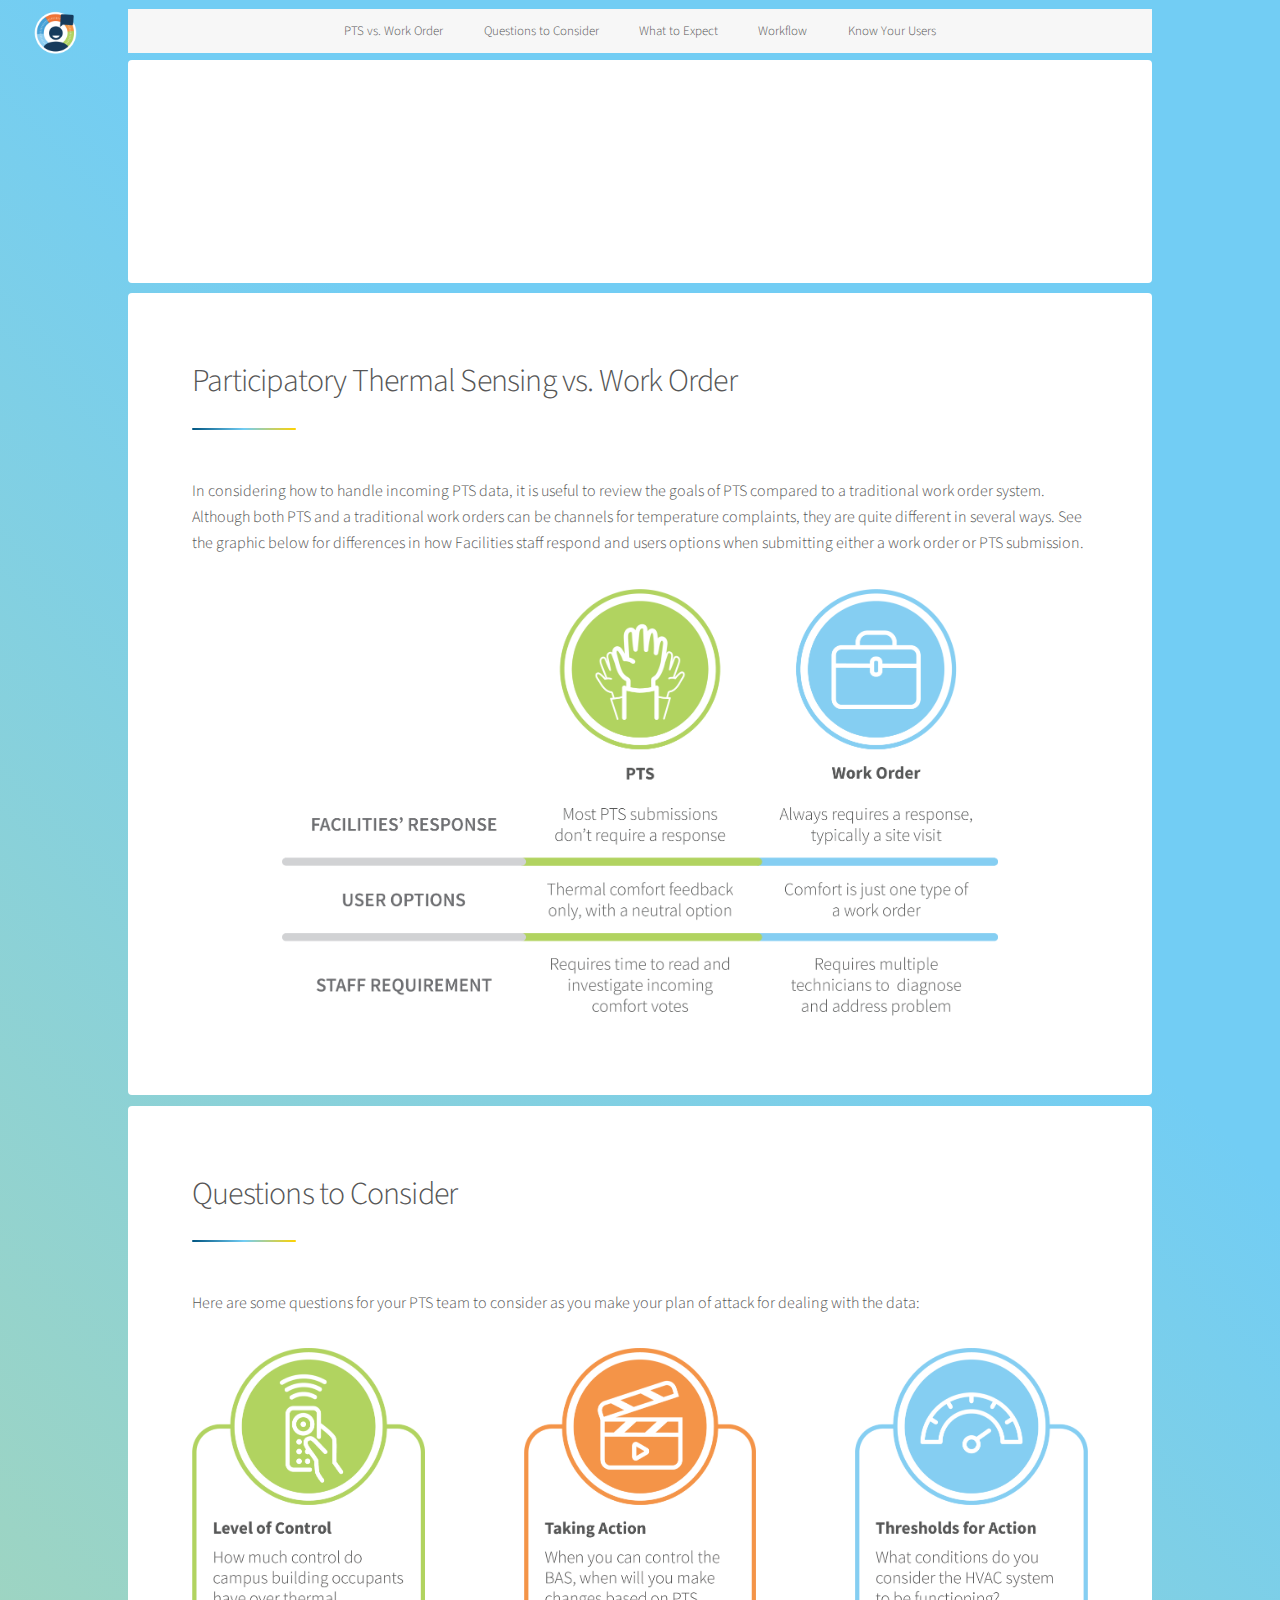
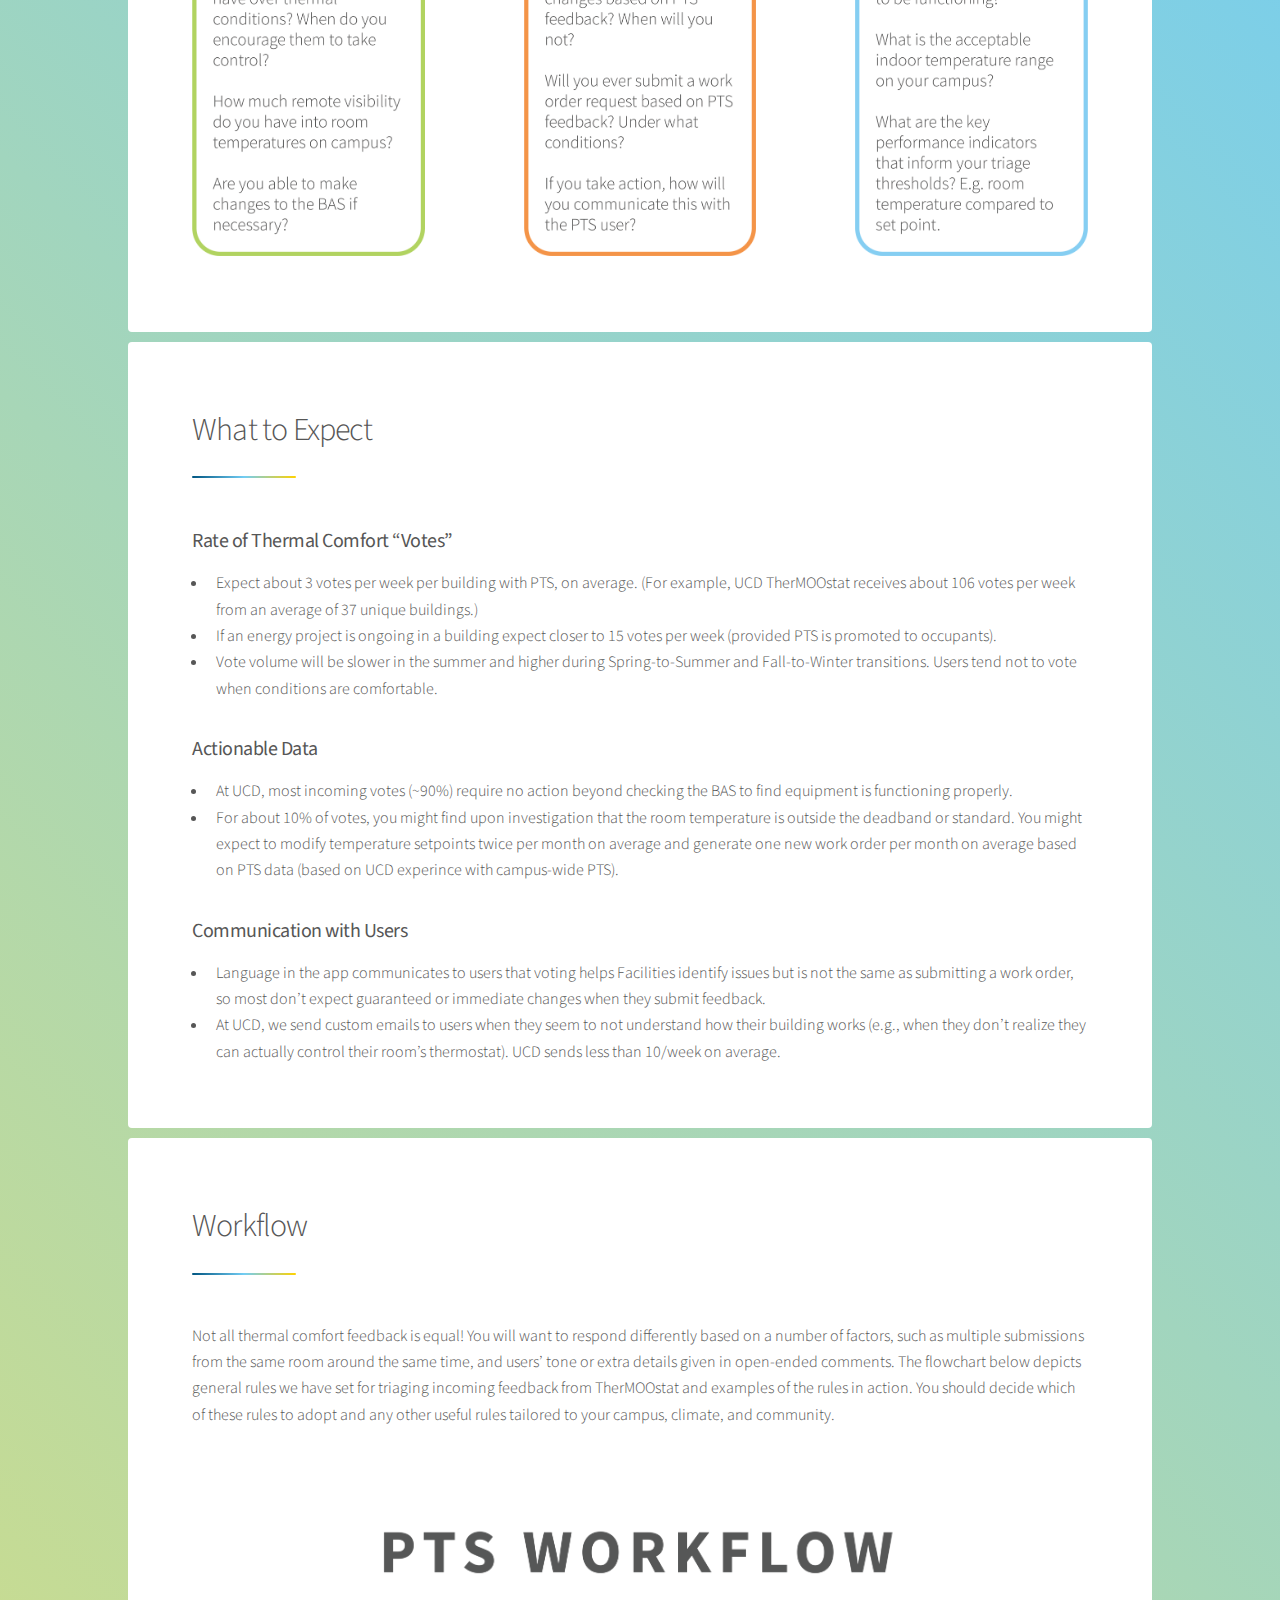
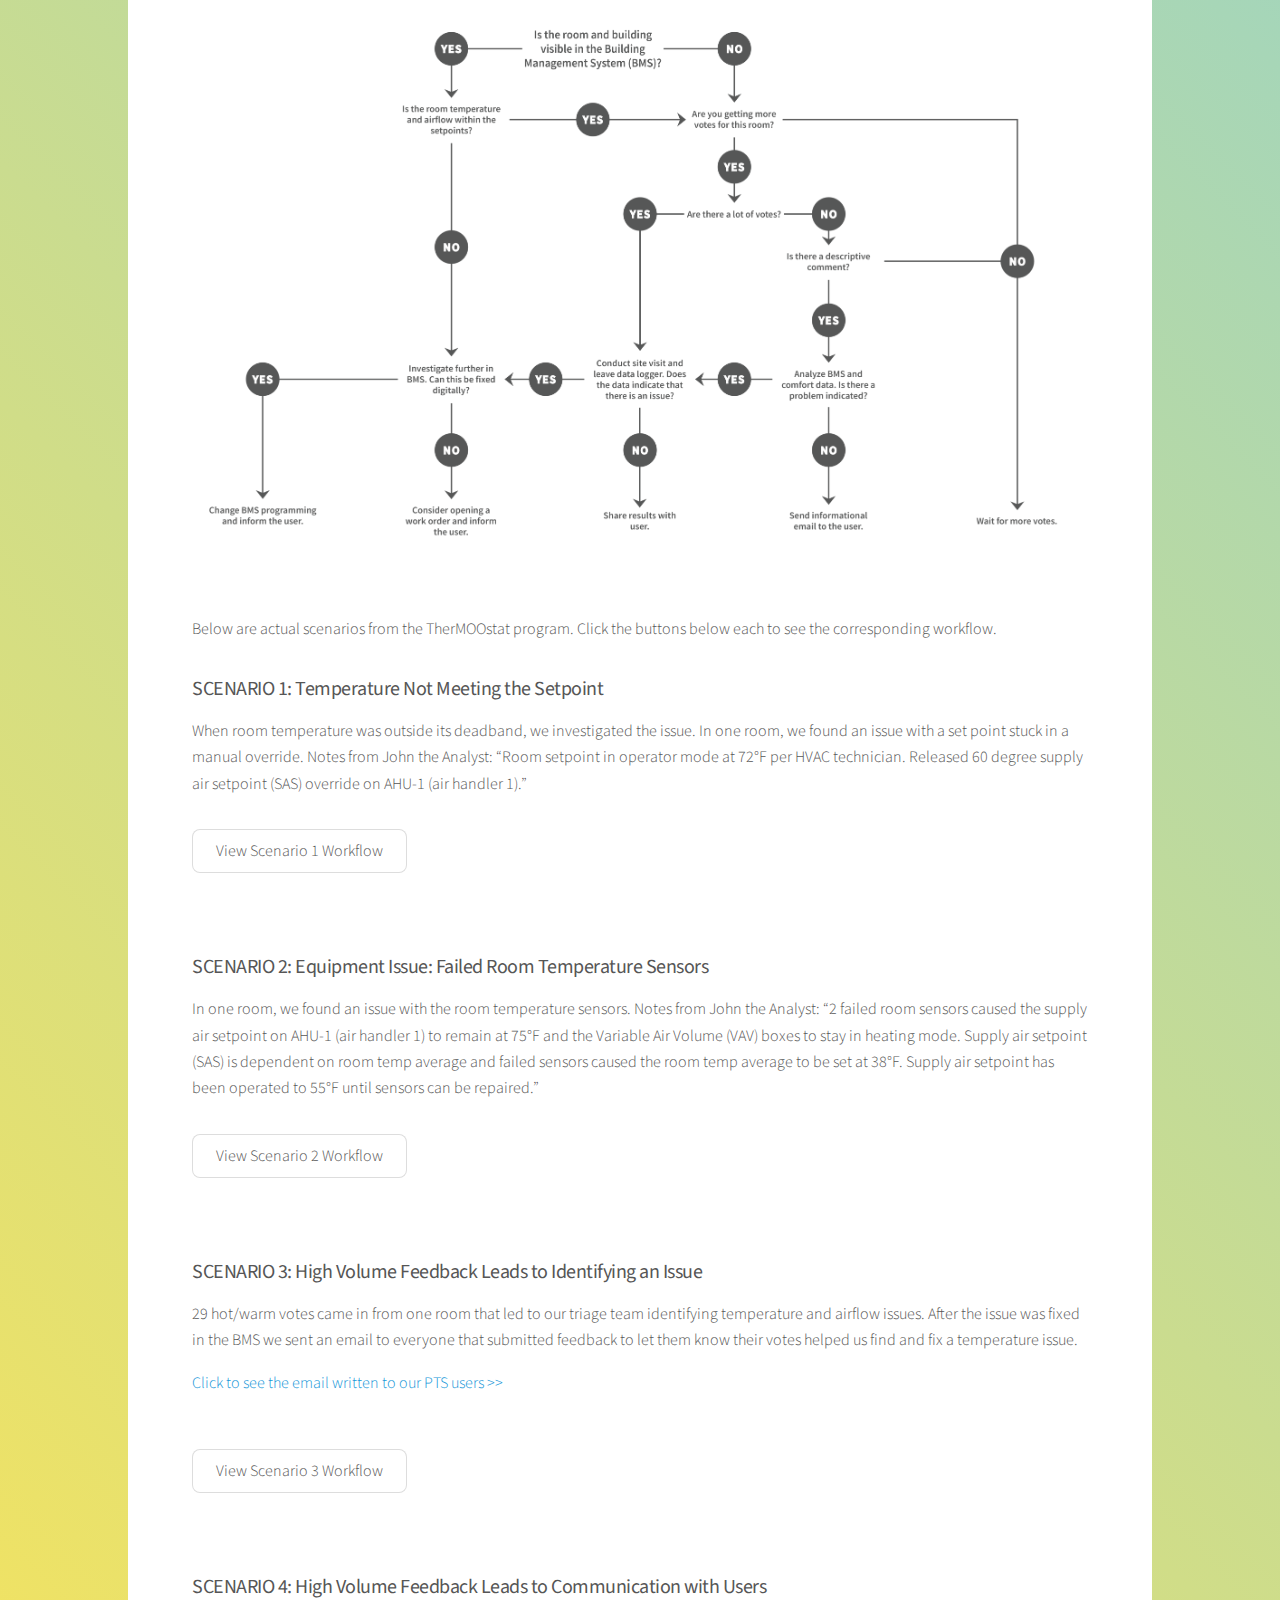
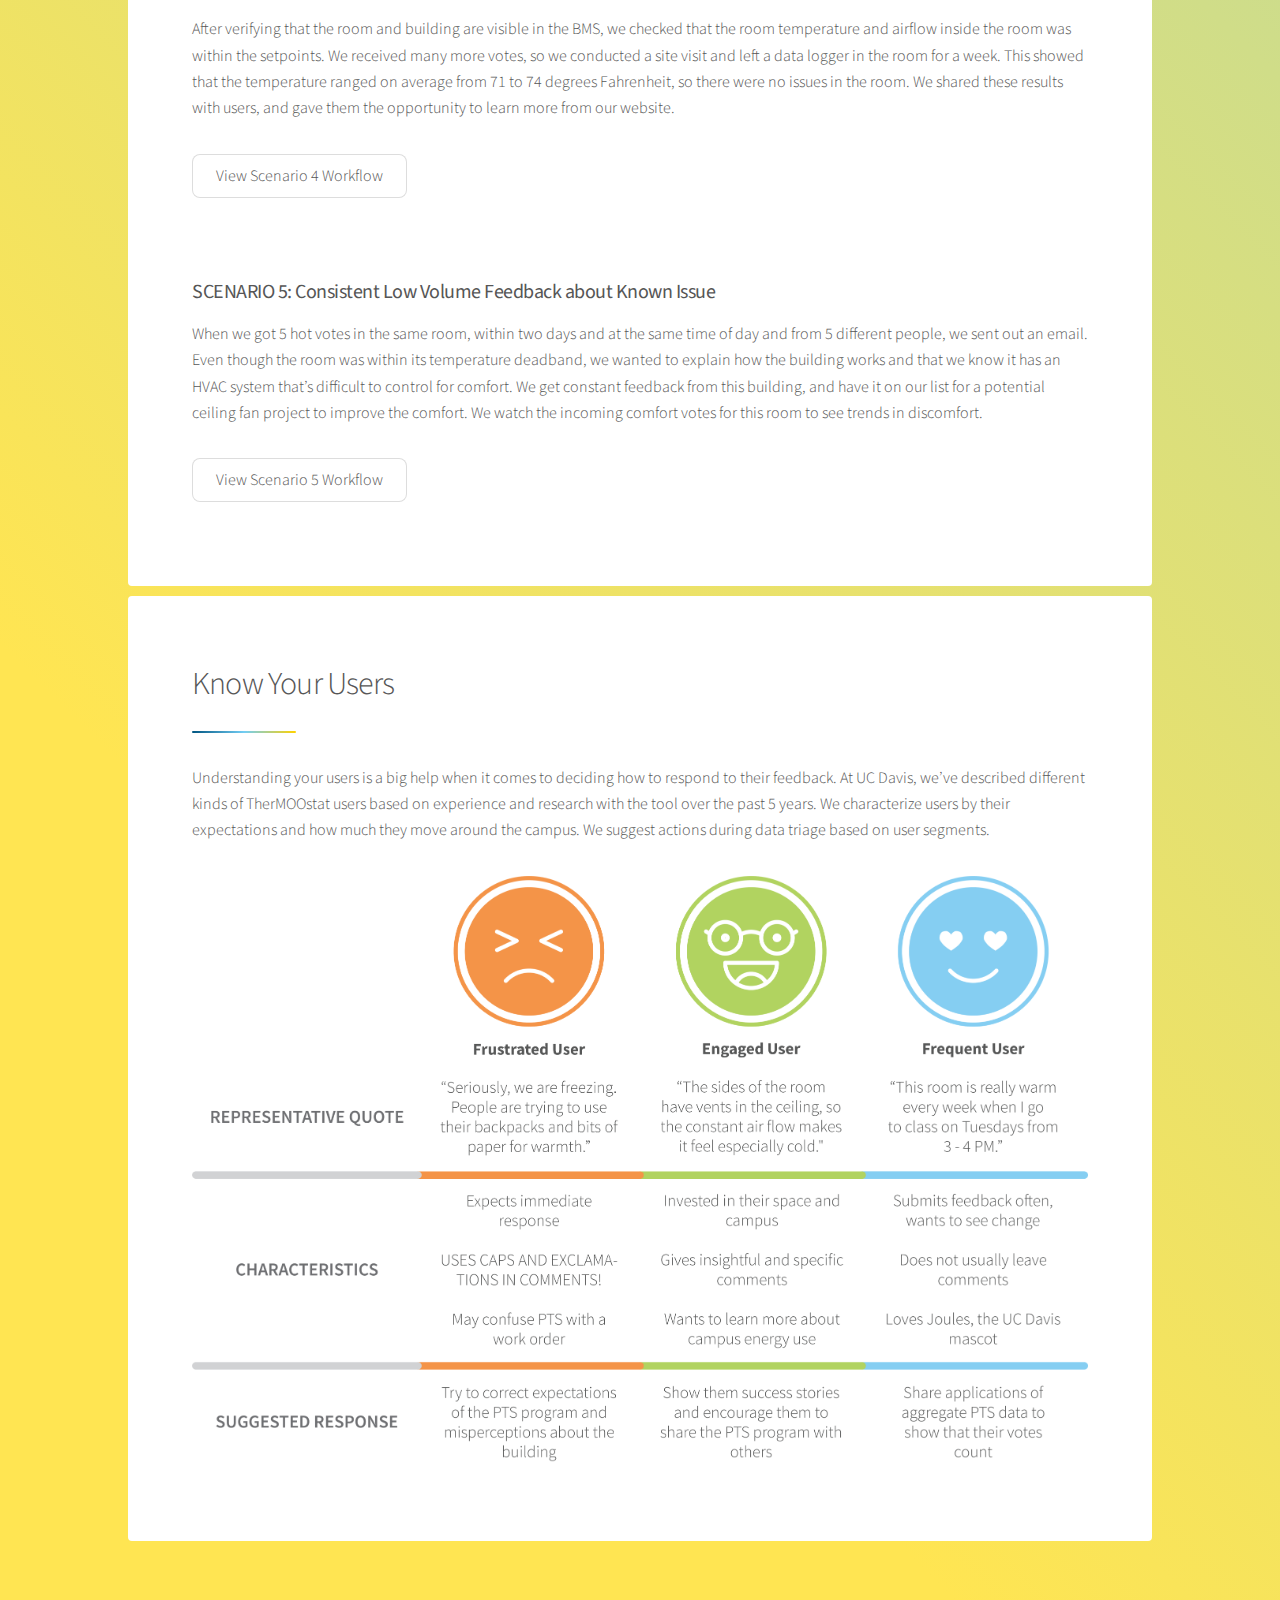
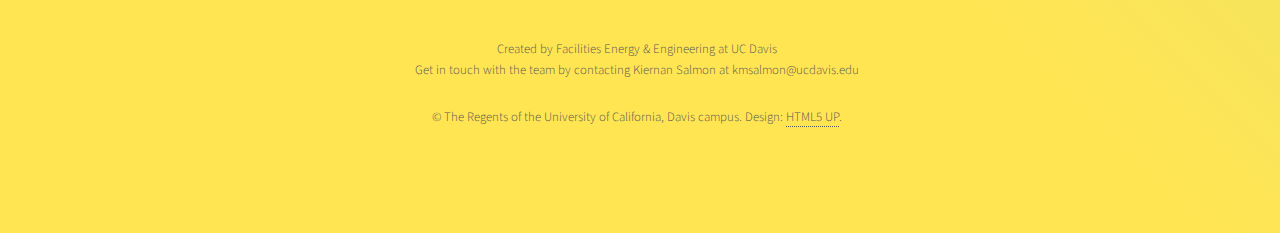
==== commit f23078c5: "changed title page and email'" ====
--- a/analysis-page/index.html
+++ b/analysis-page/index.html
@@ -174,7 +174,7 @@
 					<footer id="footer">
 
 						<img src="images/new_uclogo.png" alt="" style="max-width: 40%;padding-bottom: 2%;border-radius: 0;display: block;margin:auto;"/>
-						<p class="copyright">Created by Facilities Energy & Engineering at UC Davis<br>Get in touch with the team by contacting Kiernan Salmon at kmsalmon@ucdavid.edu</p>
+						<p class="copyright">Created by Facilities Energy & Engineering at UC Davis<br>Get in touch with the team by contacting Kiernan Salmon at kmsalmon@ucdavis.edu</p>
 						<p class="copyright">&copy; The Regents of the University of California, Davis campus. Design: <a href="https://html5up.net">HTML5 UP</a>.</p>
 					</footer>
 
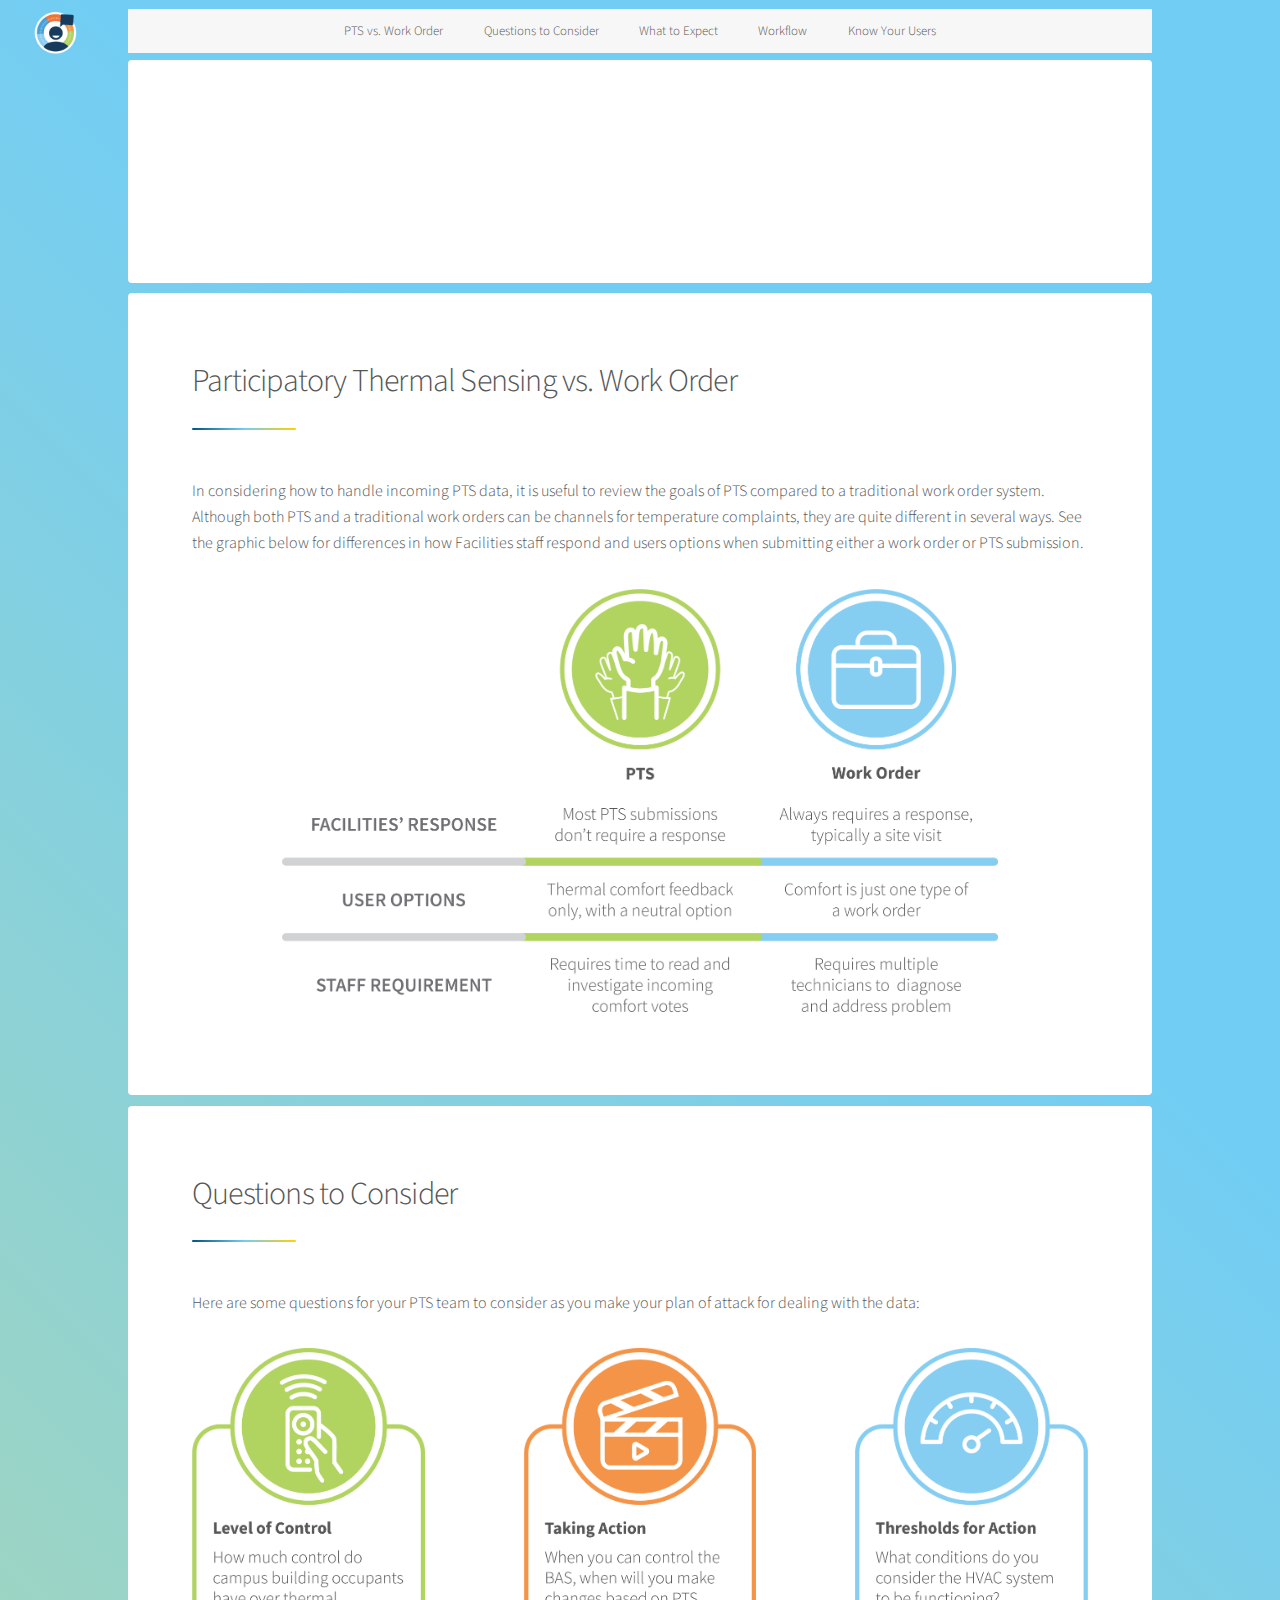
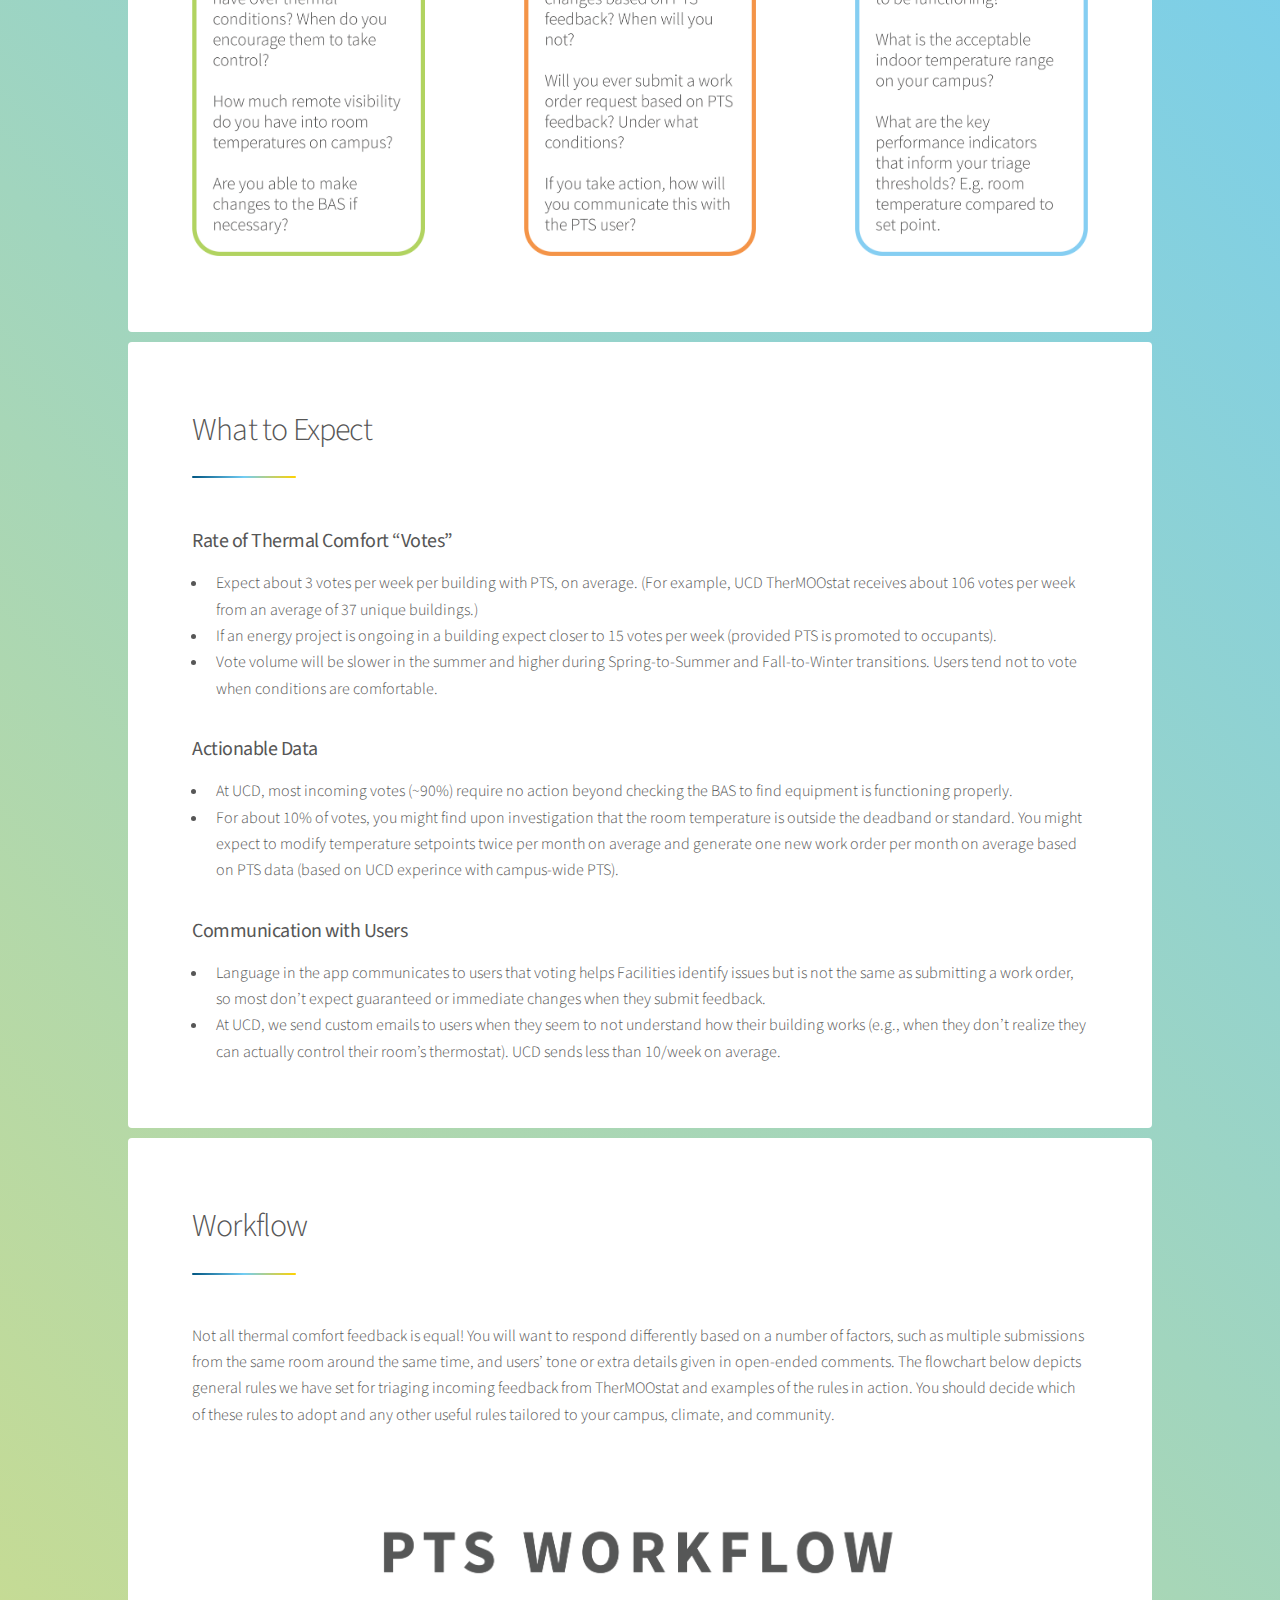
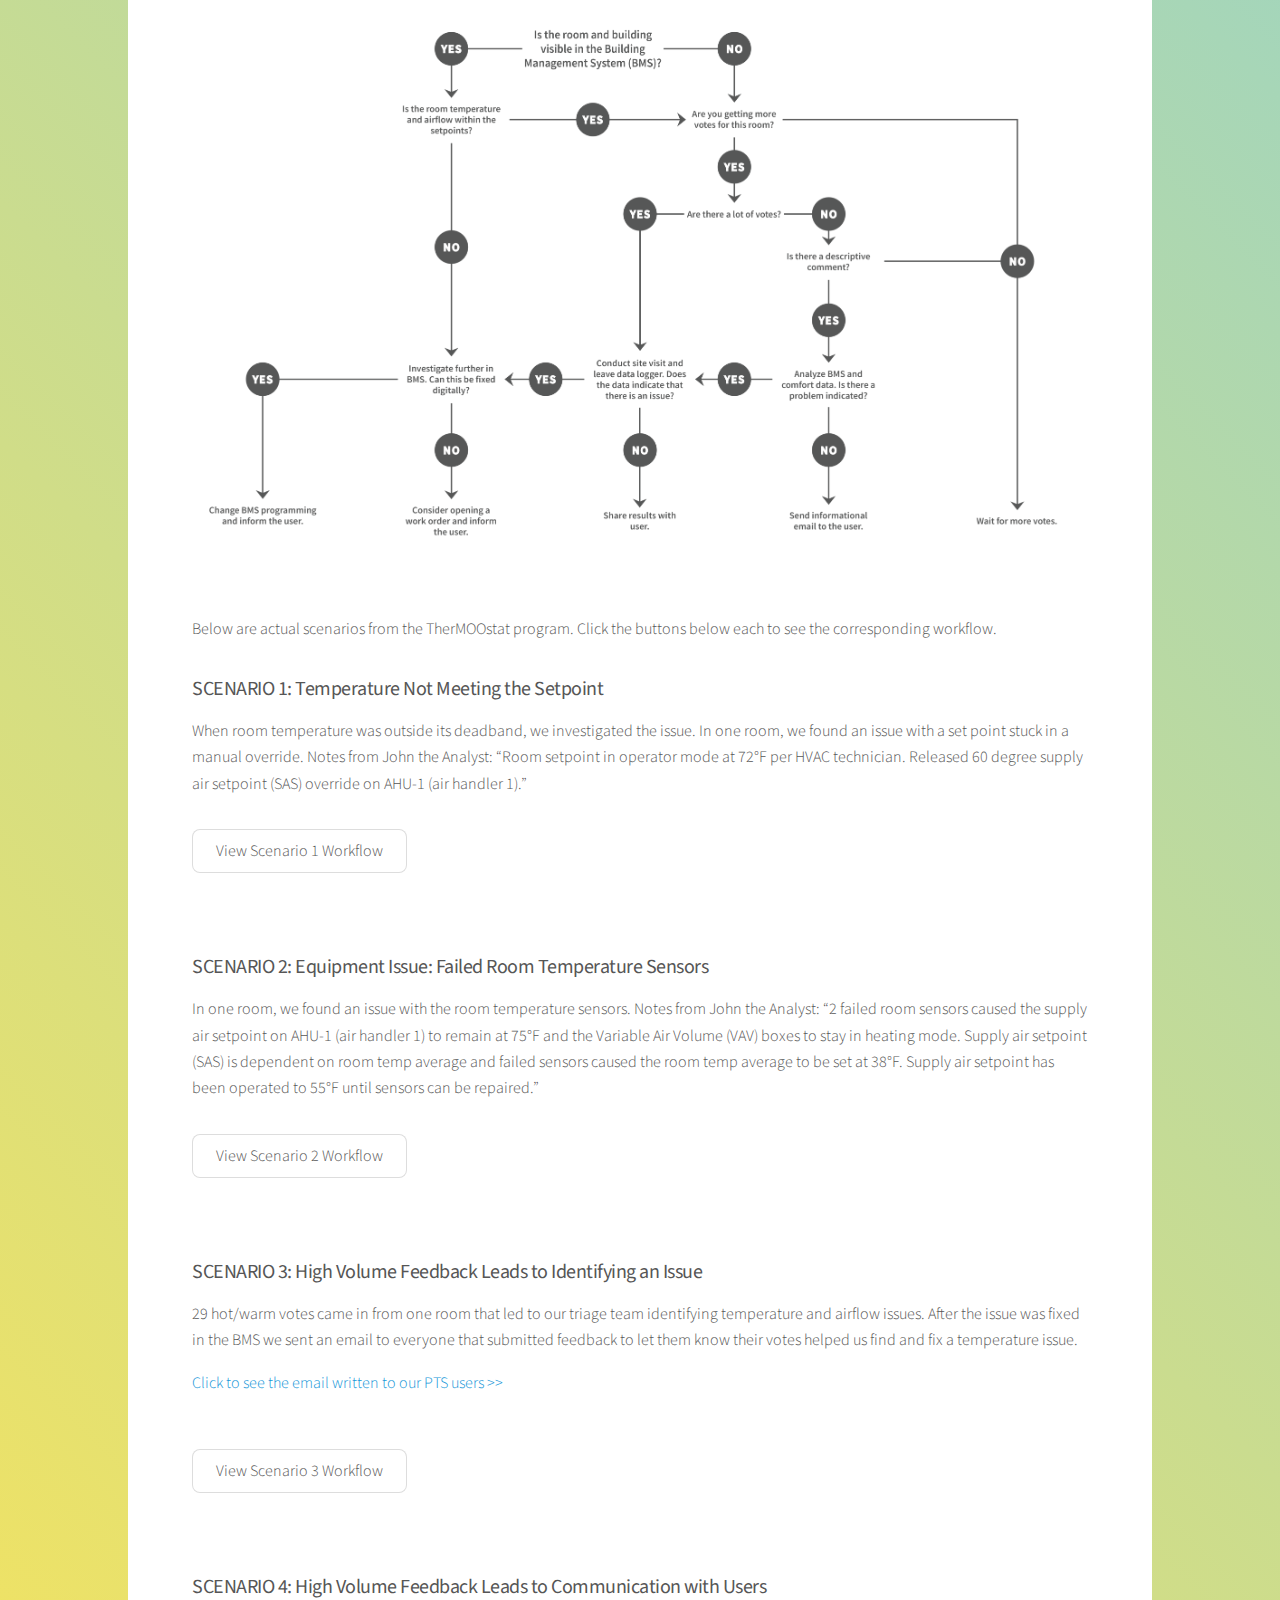
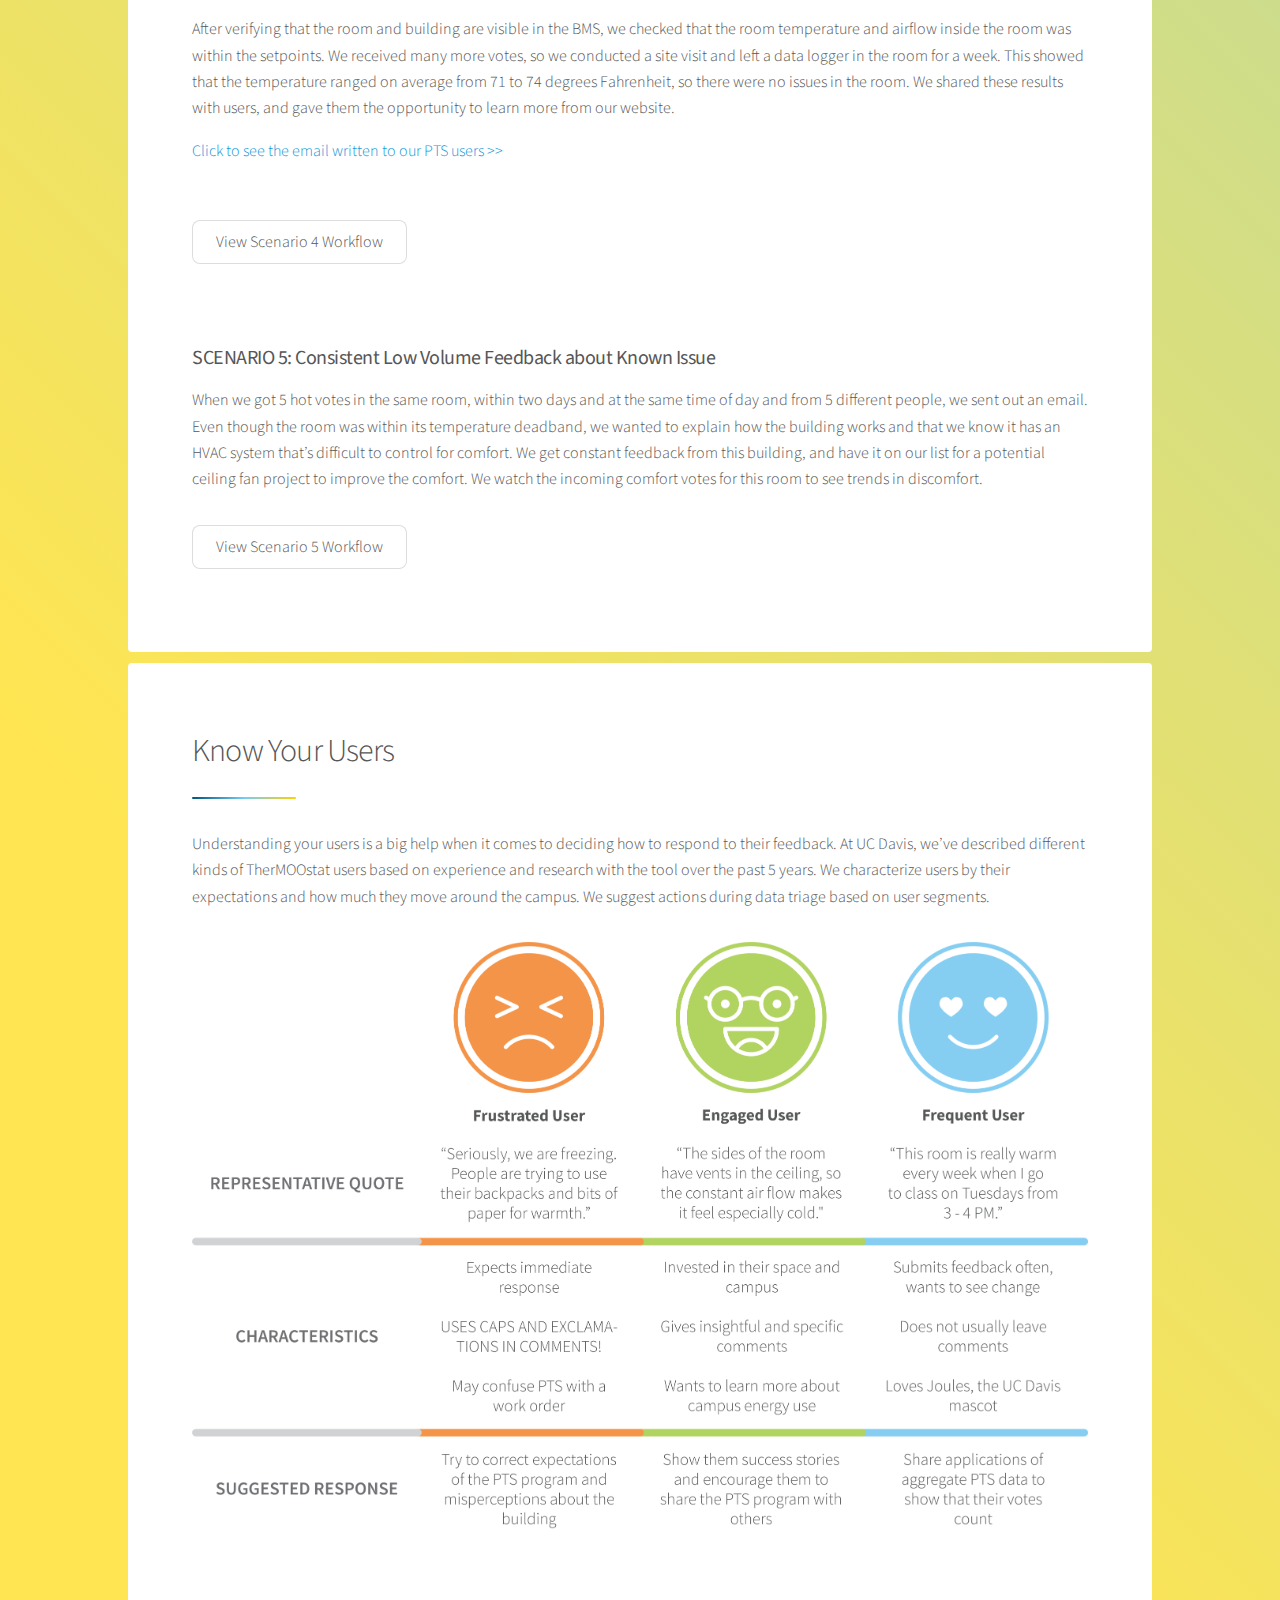
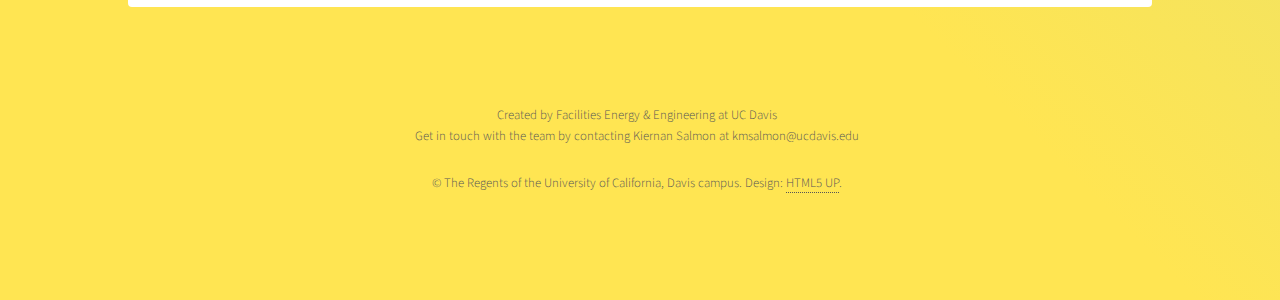
==== commit 53f6986c: "Added to analysis and then changes to just triage" ====
--- a/analysis-page/index.html
+++ b/analysis-page/index.html
@@ -6,7 +6,7 @@
 -->
 <html>
 	<head>
-		<title>Triage & Analysis</title>
+		<title>Triage</title>
 		<link rel="icon" href="images/toplogouc.png"/>
 		<meta charset="utf-8" />
 		<meta name="viewport" content="width=device-width, initial-scale=1, user-scalable=no" />
@@ -38,7 +38,7 @@
 
 				<!-- Header -->
 					<header id="header" class="alt" style="padding-bottom: 3%; margin-bottom: 1%; padding-top: 3%;">
-						<h1 class="module"> Triage & Analysis</h1>
+						<h1 class="module"> Triage</h1>
 						<p>In this module, we hope to guide you through defining your team’s process for triaging incoming thermal comfort feedback submissions. Goals for data triage are to quickly identify any major HVAC operation issues, store data efficiently for later analysis, and communicate back to users as needed.</p>
 					</header>
 				</div>
@@ -145,6 +145,16 @@
 									<br><br><br><h3><b>SCENARIO 4: High Volume Feedback Leads to Communication with Users</b></h3>
 									<p>After verifying that the room and building are visible in the BMS, we checked that the room temperature and airflow inside the room was within the setpoints. We received many more votes, so we conducted a site visit and left a data logger in the room for a week. This showed that the temperature ranged on average from 71 to 74 degrees Fahrenheit, so there were no issues in the room. We shared these results with users, and gave them the opportunity to learn more from our website.
 									</p>
+									<div  class="button-shown6" onclick="showbuttspace6()">Click to see the email written to our PTS users >></div>
+									<div id="buttspace6"><p>
+
+									<br>Good afternoon,
+									<br><br>First and foremost, I would like to thank you very much for submitting feedback to TherMOOstat! I want to let you know that we do look at each and every entry and your information helps us to find potential problems on campus. In regards to Storer 1322, I have been tracking temperatures in that lecture hall for a week now and here is what I have found: temperatures range on average from 71 degrees to 74 degrees Fahrenheit. That is a little warm, but please keep in mind that we gain huge energy savings by not heating up or cooling down rooms unnecessarily! If you wish to learn more please visit our website at: https://www.comfort.ucdavis.edu/
+									<br><br>Cheers,
+									<br>Kiernan
+								</p></div>
+								<div class="button-hidden6" onclick="hidebuttspace6()"> << Hide the email written to our PTS users</div>
+
 									<button class="button button-shown3" onclick="showbuttspace3()">View Scenario 4 Workflow</button>
 									<div id="buttspace3"><img class="graph1" src="images/Triage_Process_Scenario4-01.png" alt=""/></div>
 									<button class="button button-hidden3" onclick="hidebuttspace3()">Hide Scenario 4 Workflow</button>
--- a/analysis-page/assets/css/main.css
+++ b/analysis-page/assets/css/main.css
@@ -253,7 +253,19 @@
   padding: 1.5em;
   padding-bottom: 1em;
 }
-
+#buttspace6 {
+  display: none;
+  flex-direction: row;
+  flex-grow: 1;
+  flex-shrink: 1;
+  background-color: #F1F2F2;
+  justify-content: center;
+  align-items: flex-start;
+  max-width: 100%;
+  margin-bottom: 1.5em;
+  padding: 1.5em;
+  padding-bottom: 1em;
+}
 .more {
 		-moz-appearance: none;
 		-webkit-appearance: none;
@@ -2163,6 +2175,7 @@
     max-width: 100%;
     justify-content: center;
     align-items: flex-start;
+    margin-top: 3.5em;
   }
   .button-shown4 {
     display: flex;
@@ -2182,6 +2195,17 @@
     margin-top: -1em;
     align-items: center;
   }
+  .button-shown6 {
+    display: flex;
+    flex-direction: row;
+    max-width: 100%;
+    justify-content: flex-start;
+    align-items: flex-start;
+    color: #1295d8;
+    cursor: pointer;
+    margin-top: -1em;
+    align-items: center;
+  }
   i {
   border: solid;
   border-width: 0 2px 2px 0;
@@ -2201,6 +2225,9 @@
 
   }
   .button-shown5:hover {
+    color: blue;
+  }
+  .button-shown6:hover {
     color: blue;
   }
   .button-hidden {
@@ -2221,6 +2248,9 @@
   .button-hidden5 {
     display: none;
   }
+  .button-hidden6 {
+    display: none;
+  }
 		input[type="submit"].icon,
 		input[type="reset"].icon,
 		input[type="button"].icon,
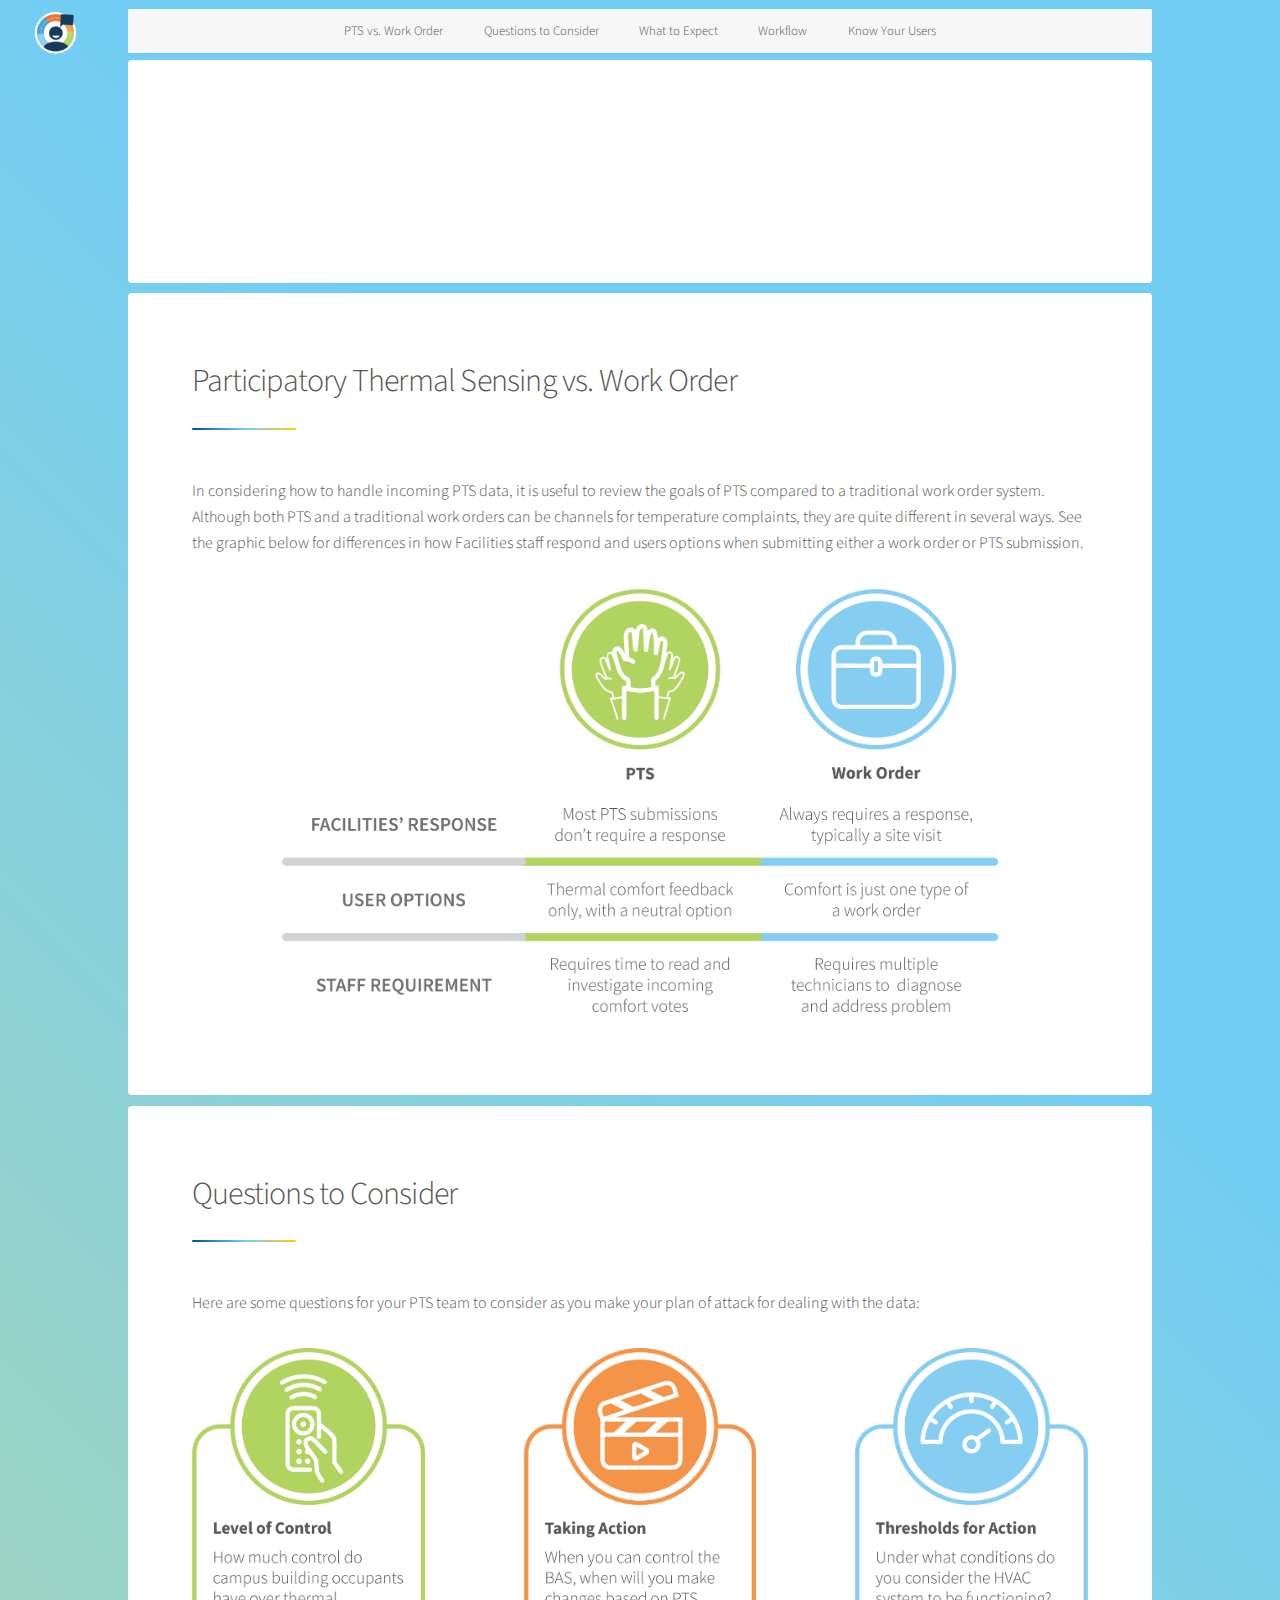
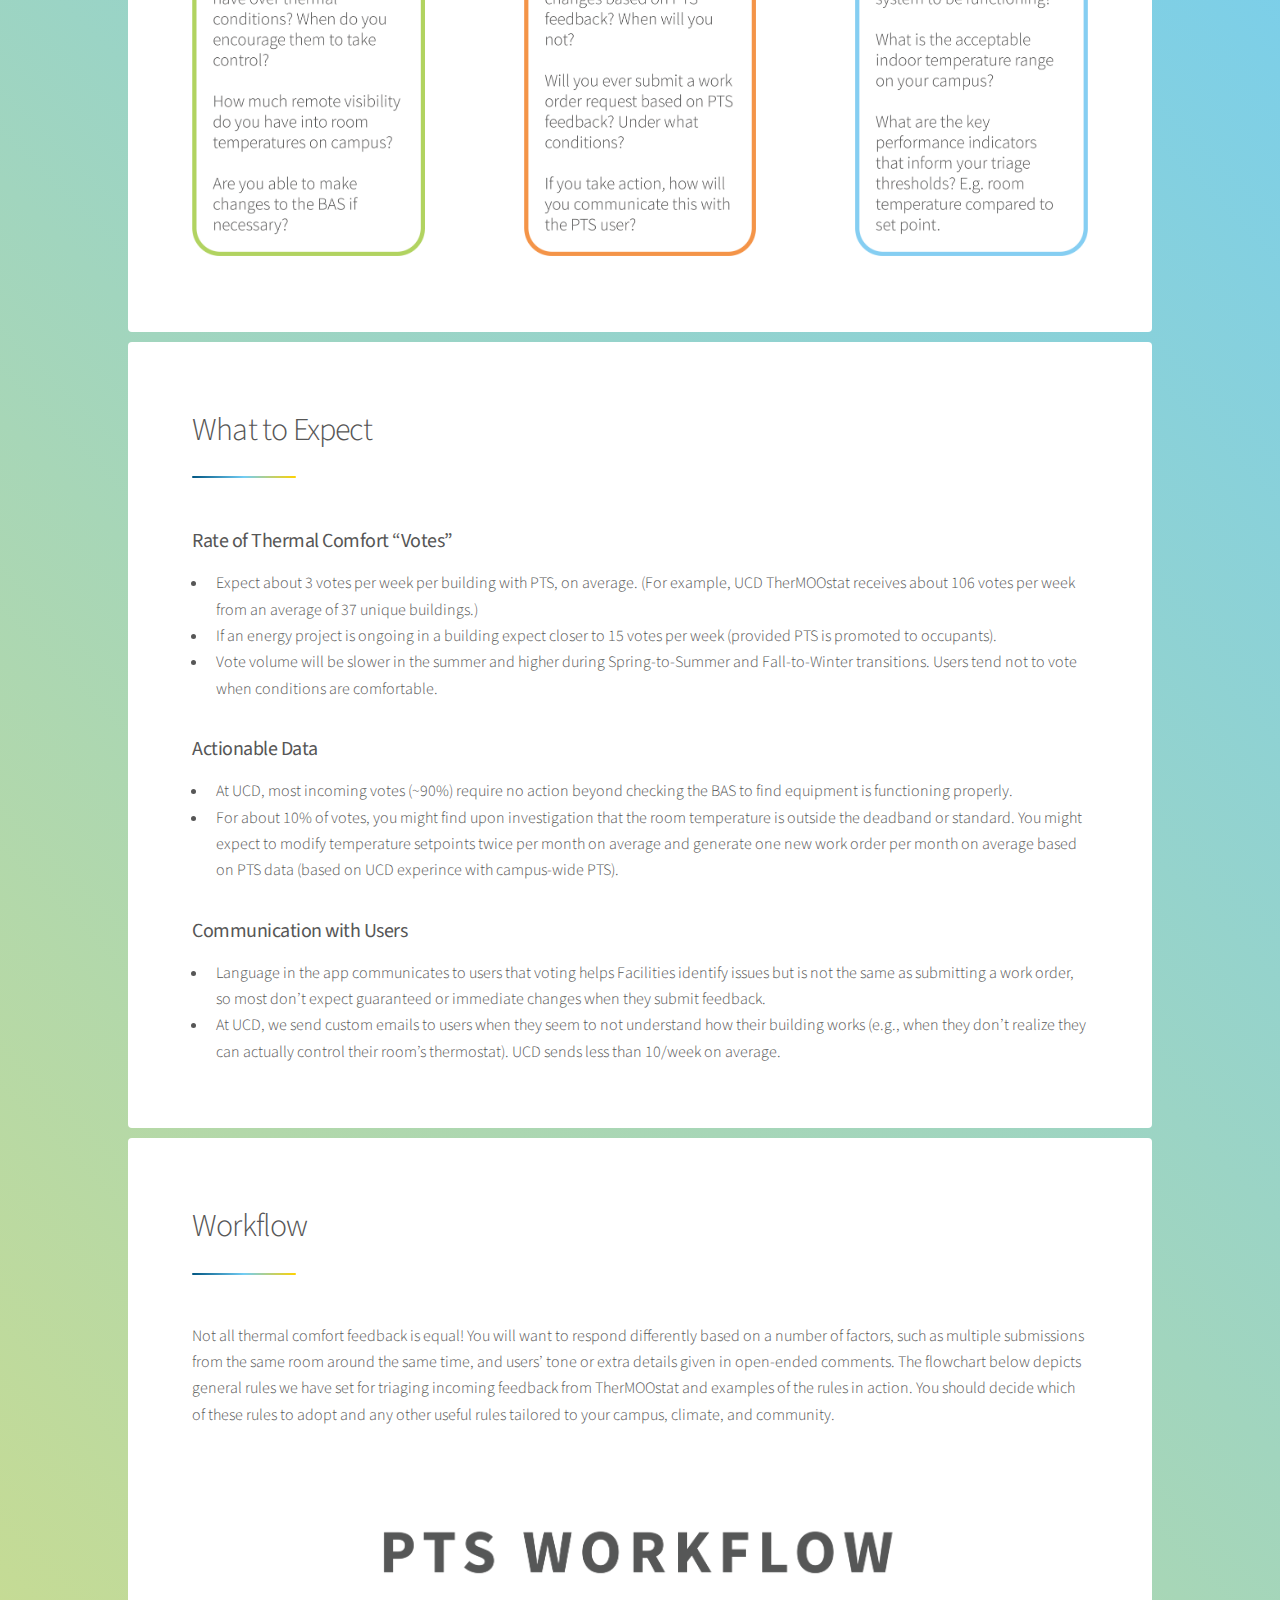
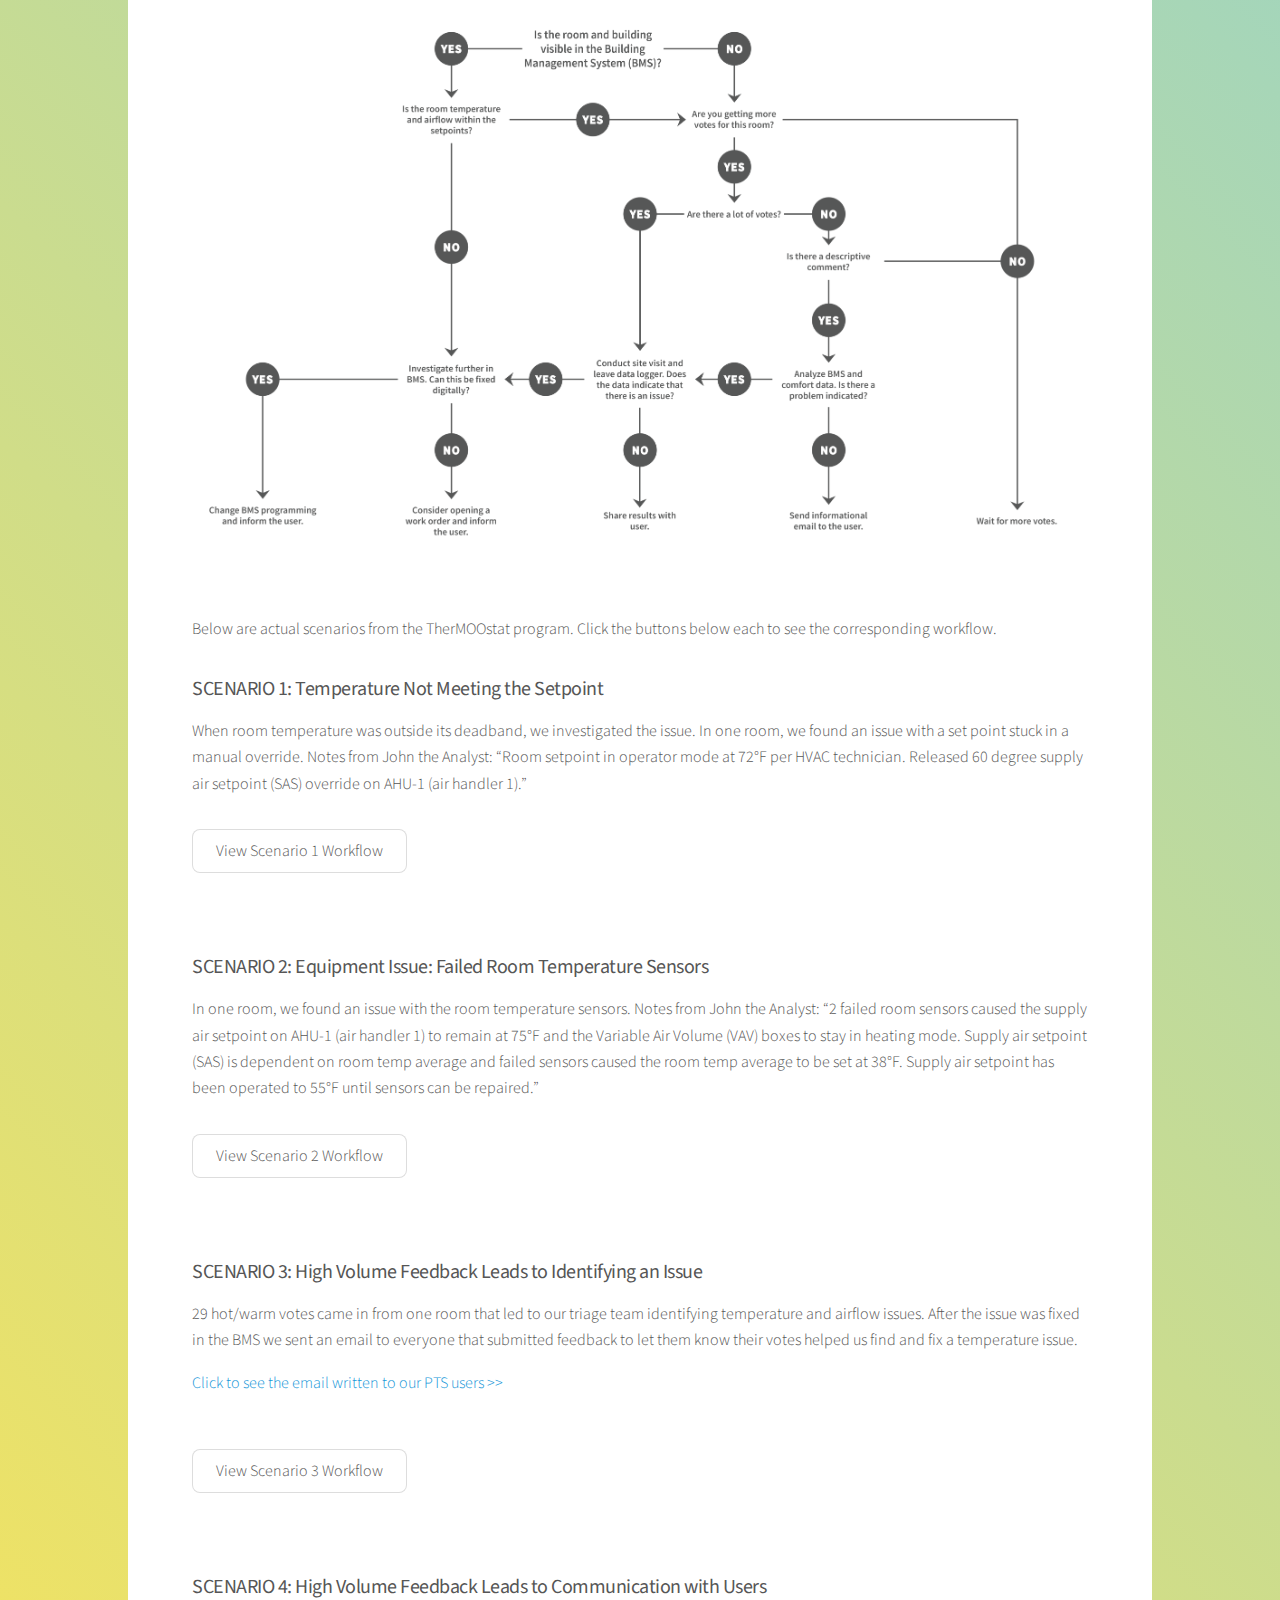
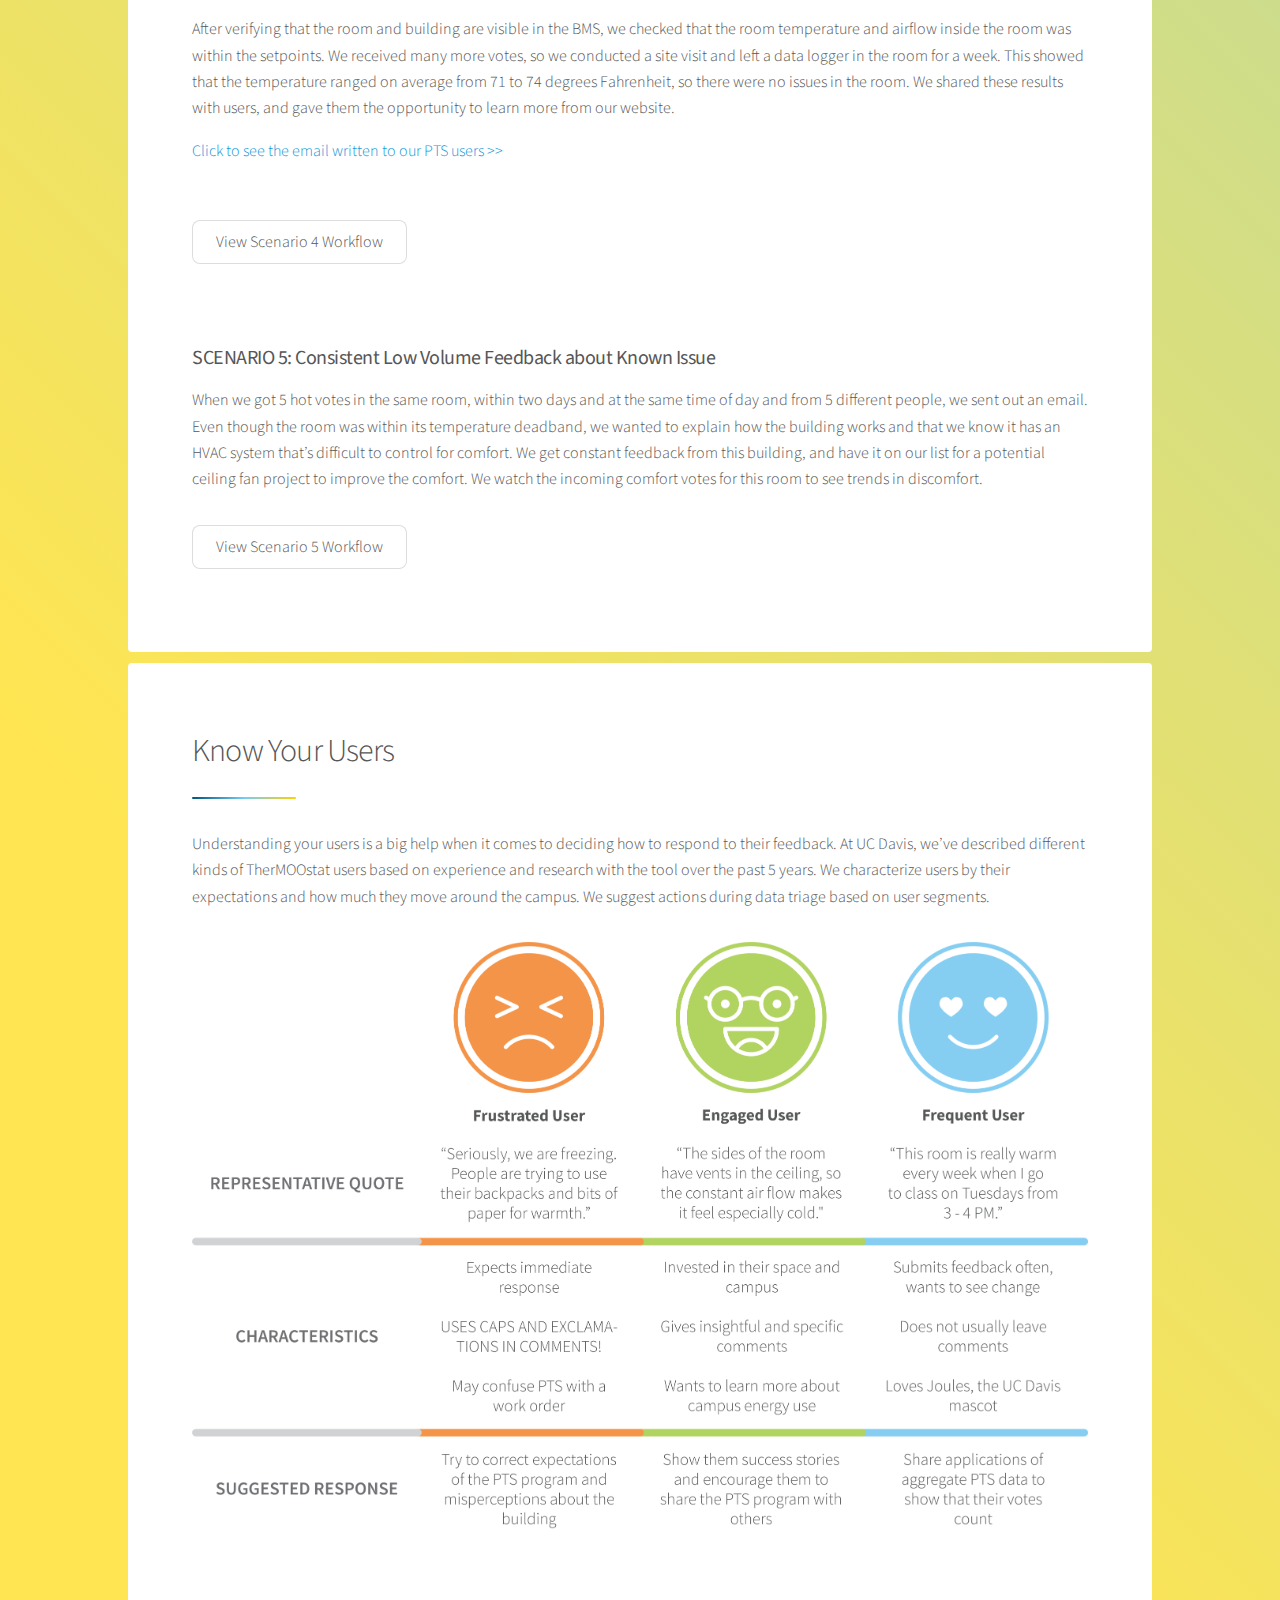
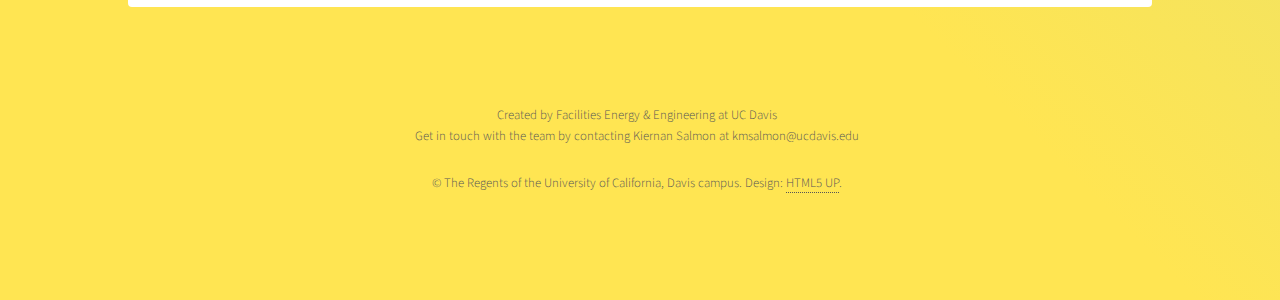
==== commit 9704c291: "made everything mobile'" ====
--- a/analysis-page/index.html
+++ b/analysis-page/index.html
@@ -46,6 +46,7 @@
 				<!-- Main -->
 					<div id="main">
 							<section id="first" class="main" style="padding-bottom: 3%; margin-bottom: 1%;">
+								
 								<header class="major">
 									<h2>Participatory Thermal Sensing vs. Work Order</h2>
 								</header>
--- a/analysis-page/assets/css/main.css
+++ b/analysis-page/assets/css/main.css
@@ -265,6 +265,153 @@
   margin-bottom: 1.5em;
   padding: 1.5em;
   padding-bottom: 1em;
+}
+@media screen and  (max-device-width : 619px){
+  .threebyone {
+    display: flex;
+    flex-flow: column;
+    flex-grow: 1;
+    flex-shrink: 1;
+
+    max-width: 100%;
+    padding-bottom: 5%;
+    align-items: center;
+    justify-content: center;
+  }
+  .cell3 {
+    display: flex;
+    flex-direction: column;
+    flex-grow: 1;
+    flex-shrink: 1;
+    max-width: 80%;
+    object-fit: contain;
+    justify-content: center;
+    padding-bottom: 1em;
+  }
+  .chart4 {
+    display: flex;
+    flex-flow: column;
+    flex-grow: 1;
+    flex-shrink: 1;
+
+    max-width: 100%;
+    padding-bottom: 5%;
+    align-items: center;
+    justify-content: center;
+  }
+  .cell {
+    display: flex;
+    flex-direction: column;
+    flex-grow: 1;
+    flex-shrink: 1;
+    max-width: 100%;
+    object-fit: contain;
+    justify-content: center;
+    padding-bottom: 1em;
+
+  }
+
+  .twobyone {
+    display: flex;
+    flex-direction: column;
+    flex-shrink: 1;
+    flex-grow: 1;
+    max-width: 100%;
+    justify-content: center;
+    align-items: center;
+    max-height: 60em;
+
+  }
+  .cell2 {
+    display: flex;
+    flex-direction: column;
+    flex-grow: 1;
+    flex-shrink: 1;
+    max-width: 80%;
+    object-fit: contain;
+    justify-content: center;
+    padding-bottom: 1em;
+    align-items: center;
+
+  }
+  .communication {
+    display: flex;
+    flex-flow: column;
+    flex-grow: 1;
+    flex-shrink: 1;
+    justify-content: center;
+    max-width: 100%;
+    align-items: center;
+  }
+  .cell3 {
+    display: flex;
+    flex-direction: column;
+    flex-grow: 1;
+    flex-shrink: 1;
+    max-width: 80%;
+    object-fit: contain;
+    justify-content: center;
+    padding-bottom: 2em;
+    align-items: center;
+  }
+
+  .chart {
+    display: flex;
+    flex-direction: row;
+    flex-grow: 1;
+    flex-shrink: 1;
+    justify-content: center;
+    align-items: flex-start;
+    max-width: 100%;
+
+
+  }
+  .quote{
+    display: none;
+  }
+  .quotemobile{
+    display: flex;
+    flex-direction: row;
+    flex-grow: 1;
+    flex-shrink: 1;
+    justify-content: center;
+    align-items: center;
+    max-width: 65%;
+    padding-bottom: 1em;
+
+
+
+  }
+  p, h1, h3, strong, ol, ul {
+    text-align: left;
+  }
+  .module {
+    padding-bottom: .23em;
+  }
+  .mobiletext {
+    display: inline-block;
+  }
+  .cen h3 {
+    text-align: center;
+    margin-left: 2em;
+    margin-right: 2em;
+  }
+  .cen {
+    display: flex;
+    flex-grow: 1;
+    flex-shrink: 1;
+    flex-direction: column;
+    max-width: 100%;
+    text-align: left;
+    justify-content: center;
+
+
+  }
+  .cen p {
+    margin-left: 2em;
+    margin-right: 2em;
+    text-align: left;
+  }
 }
 .more {
 		-moz-appearance: none;
